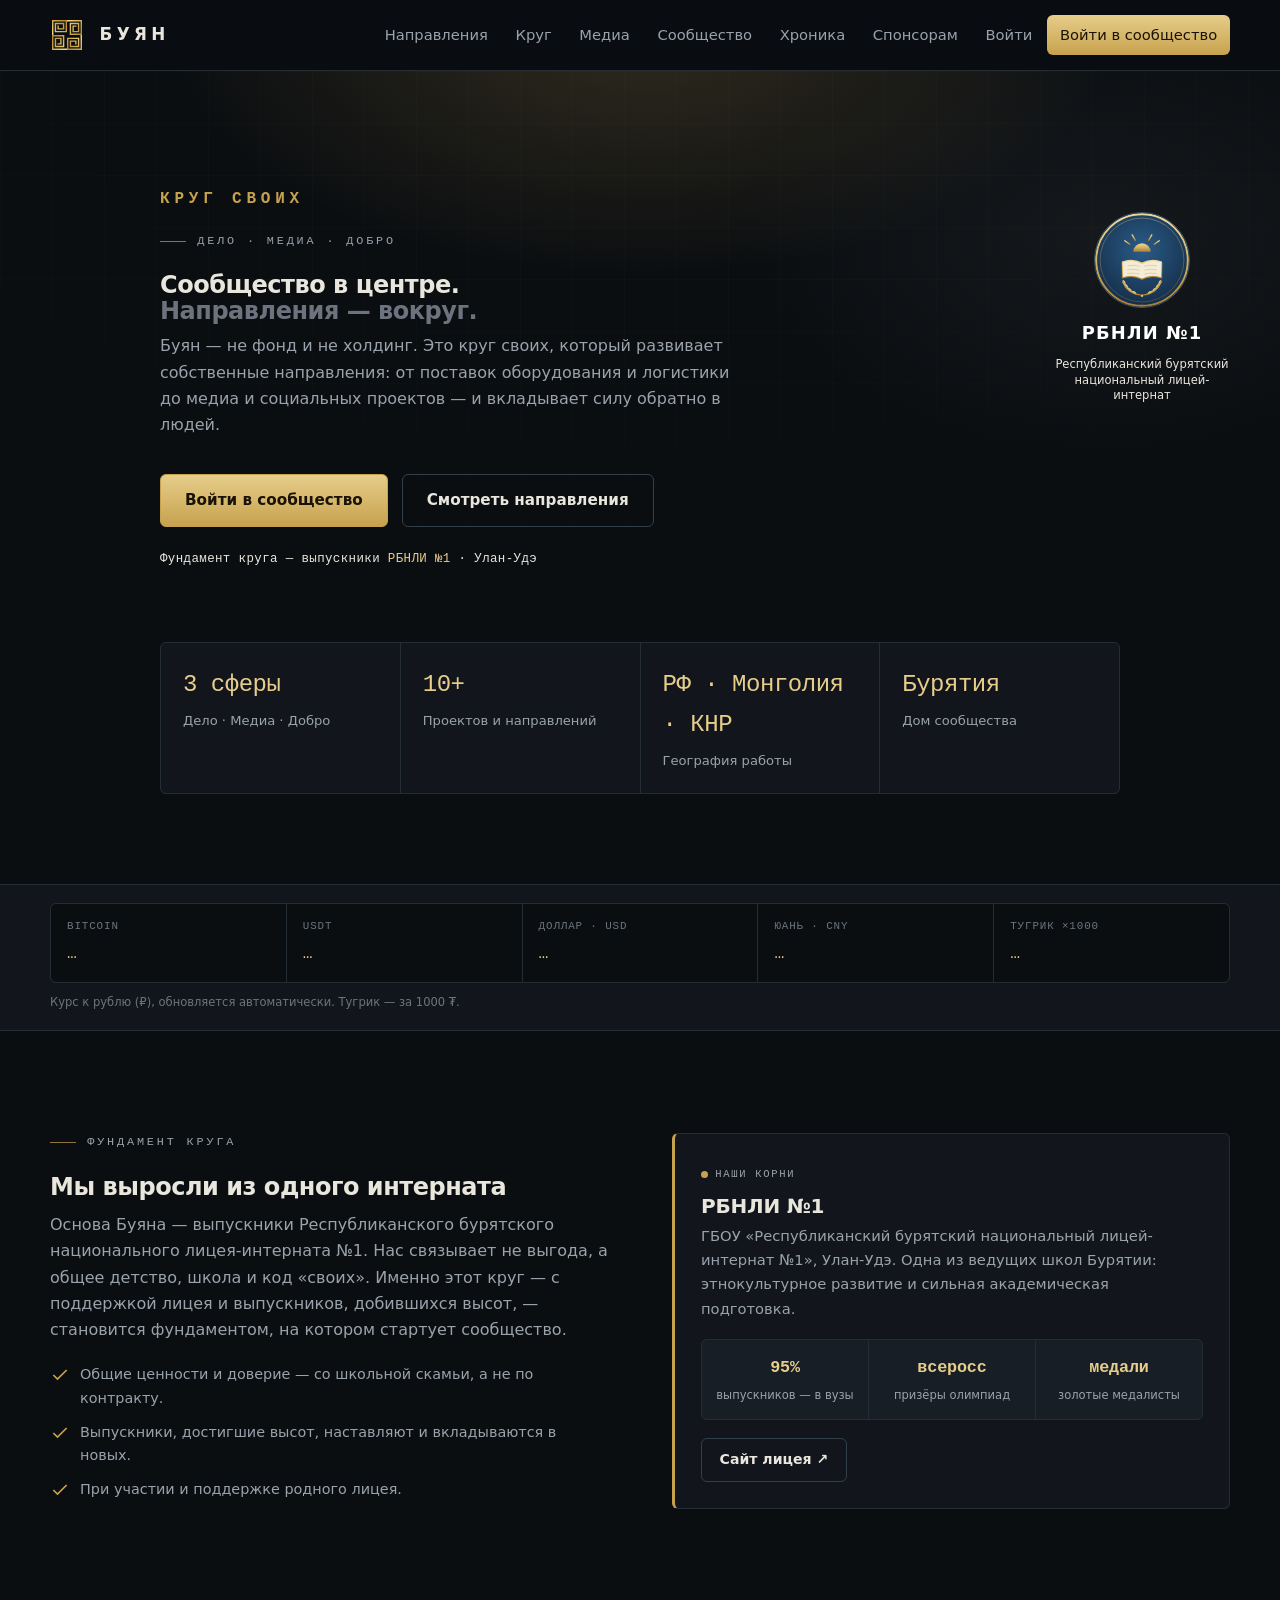
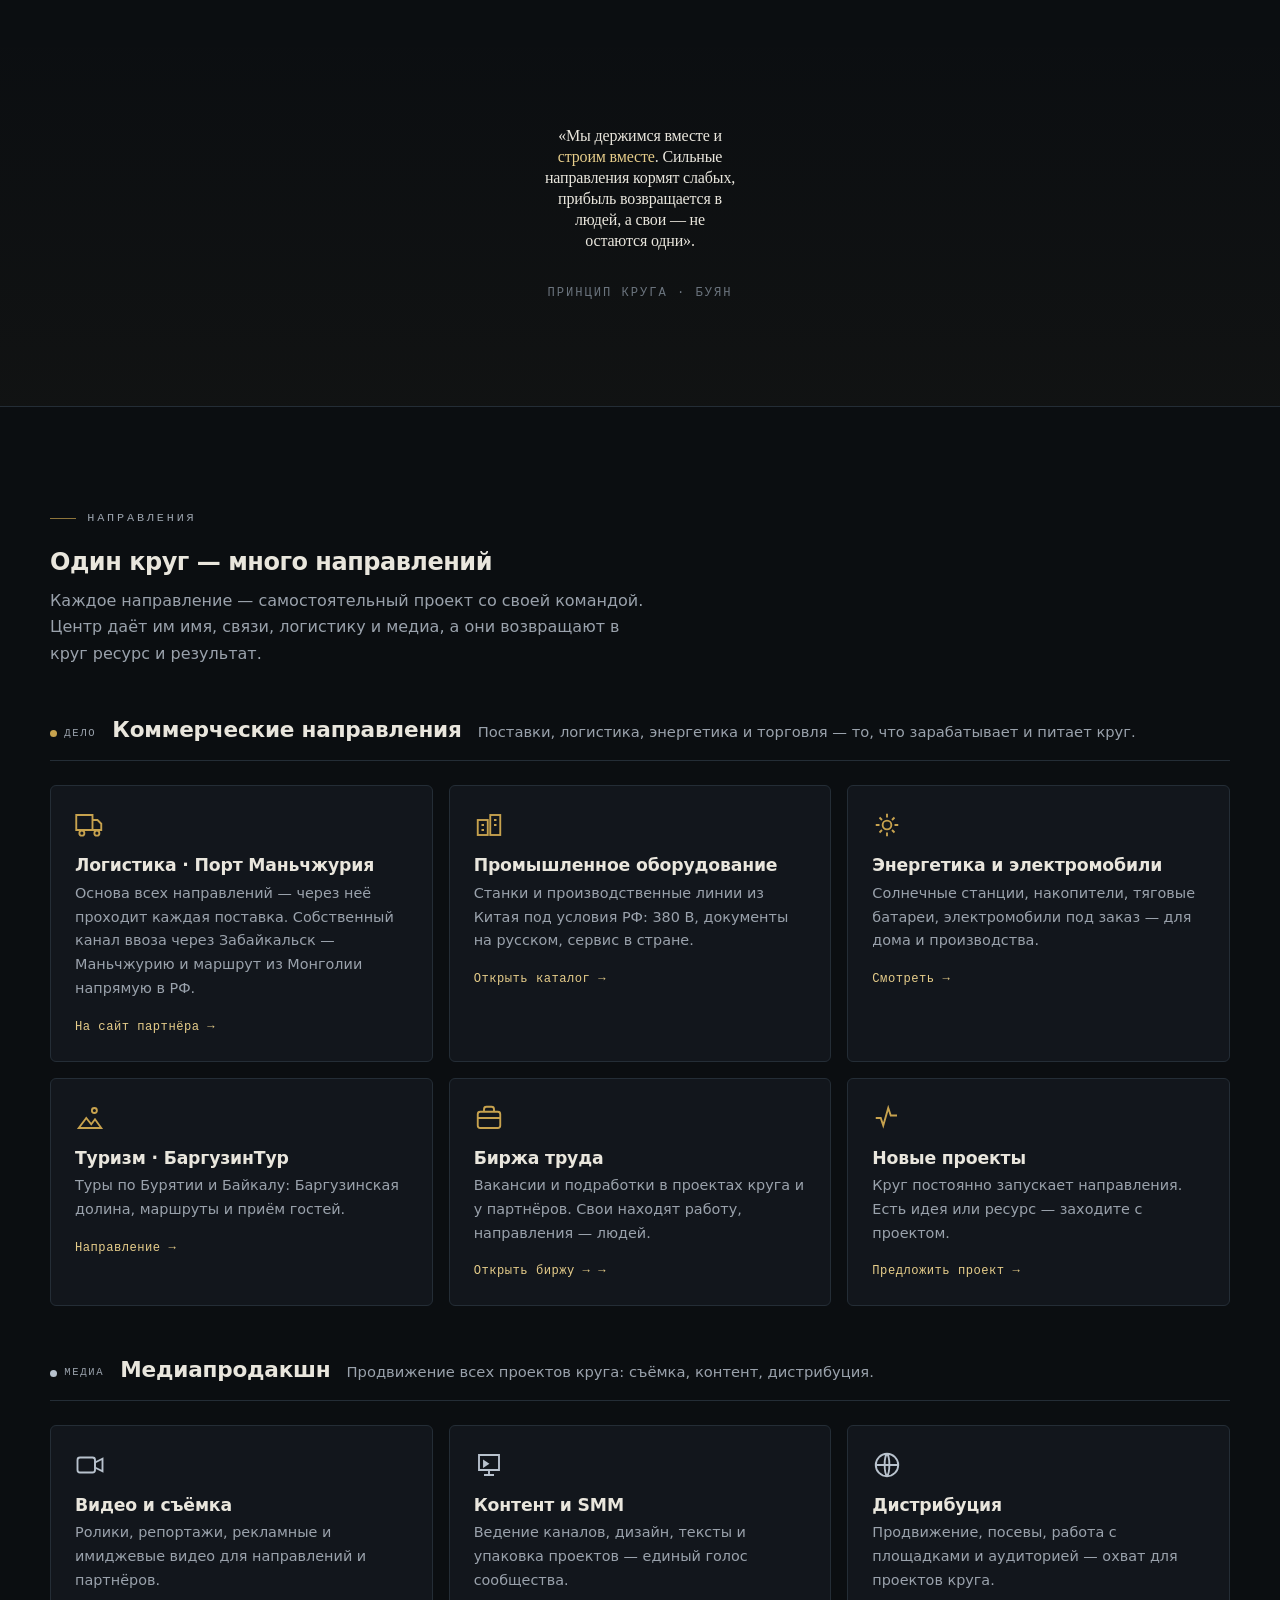
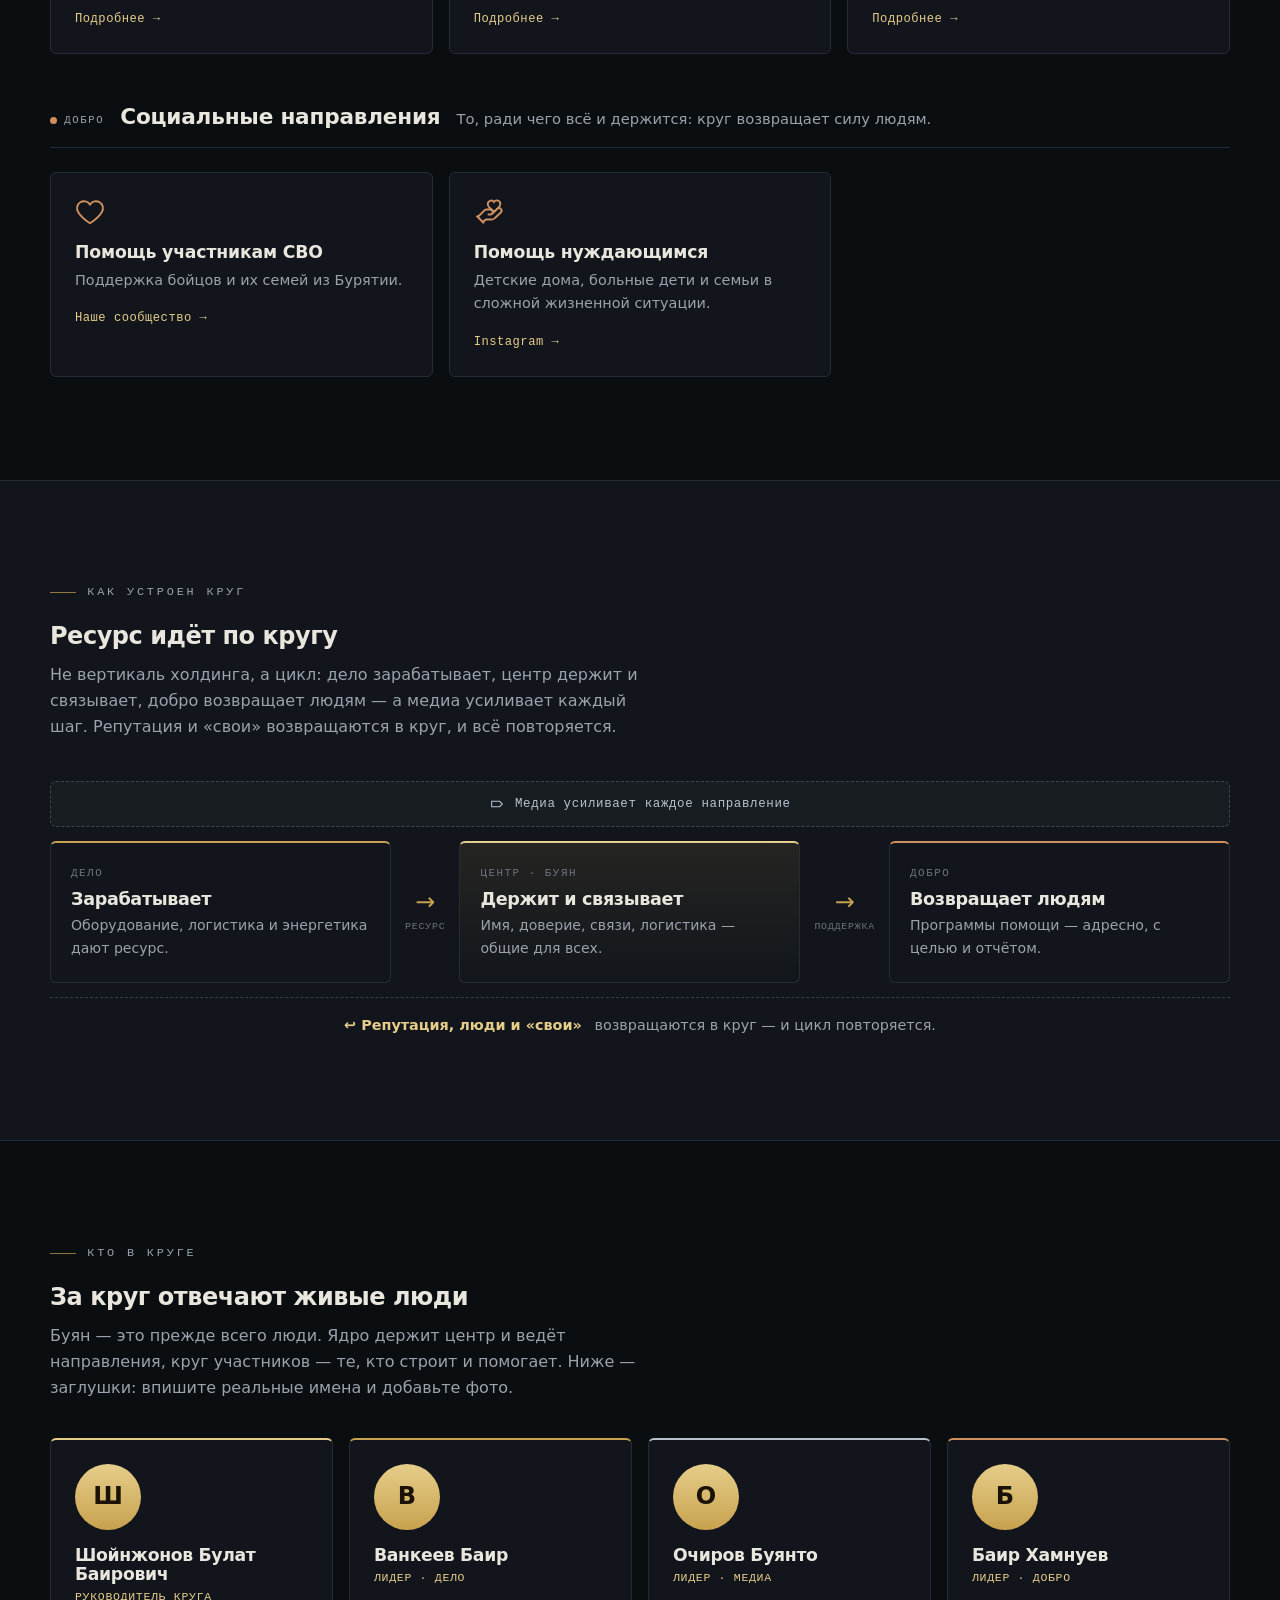
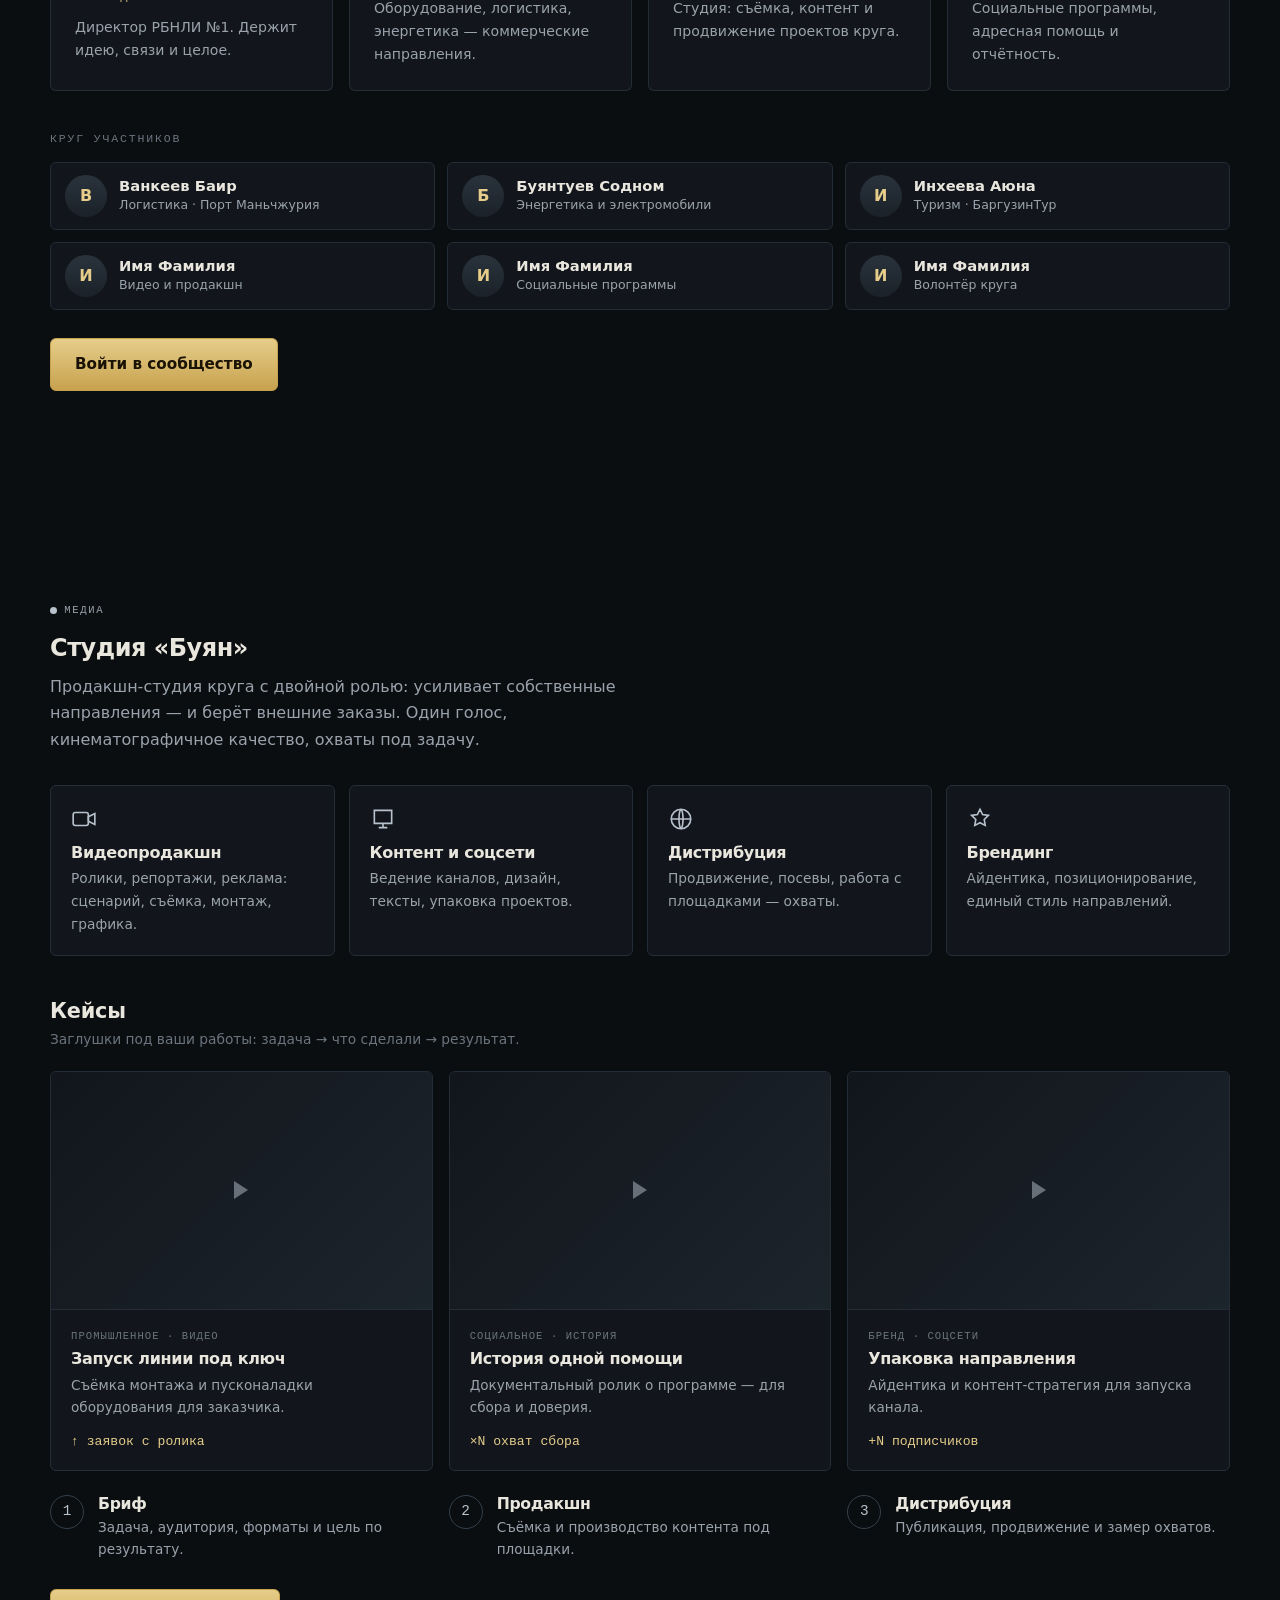
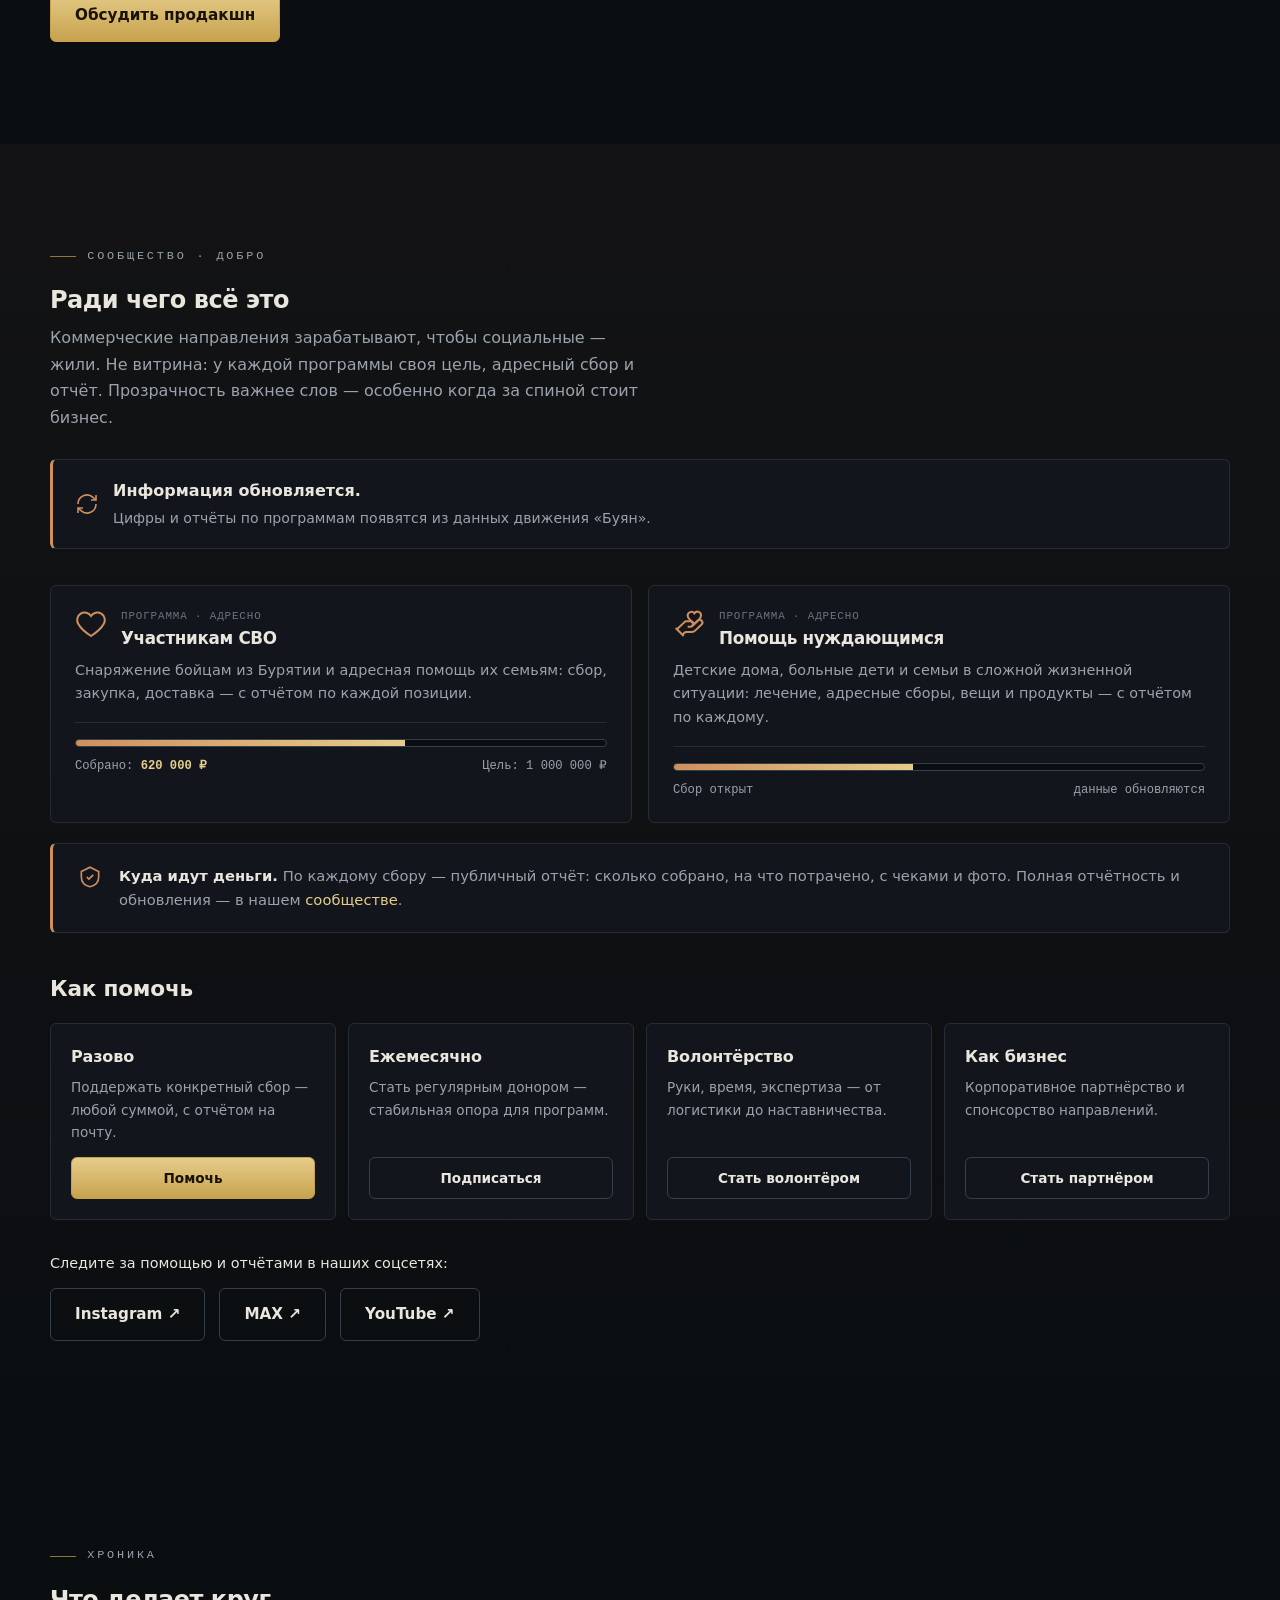
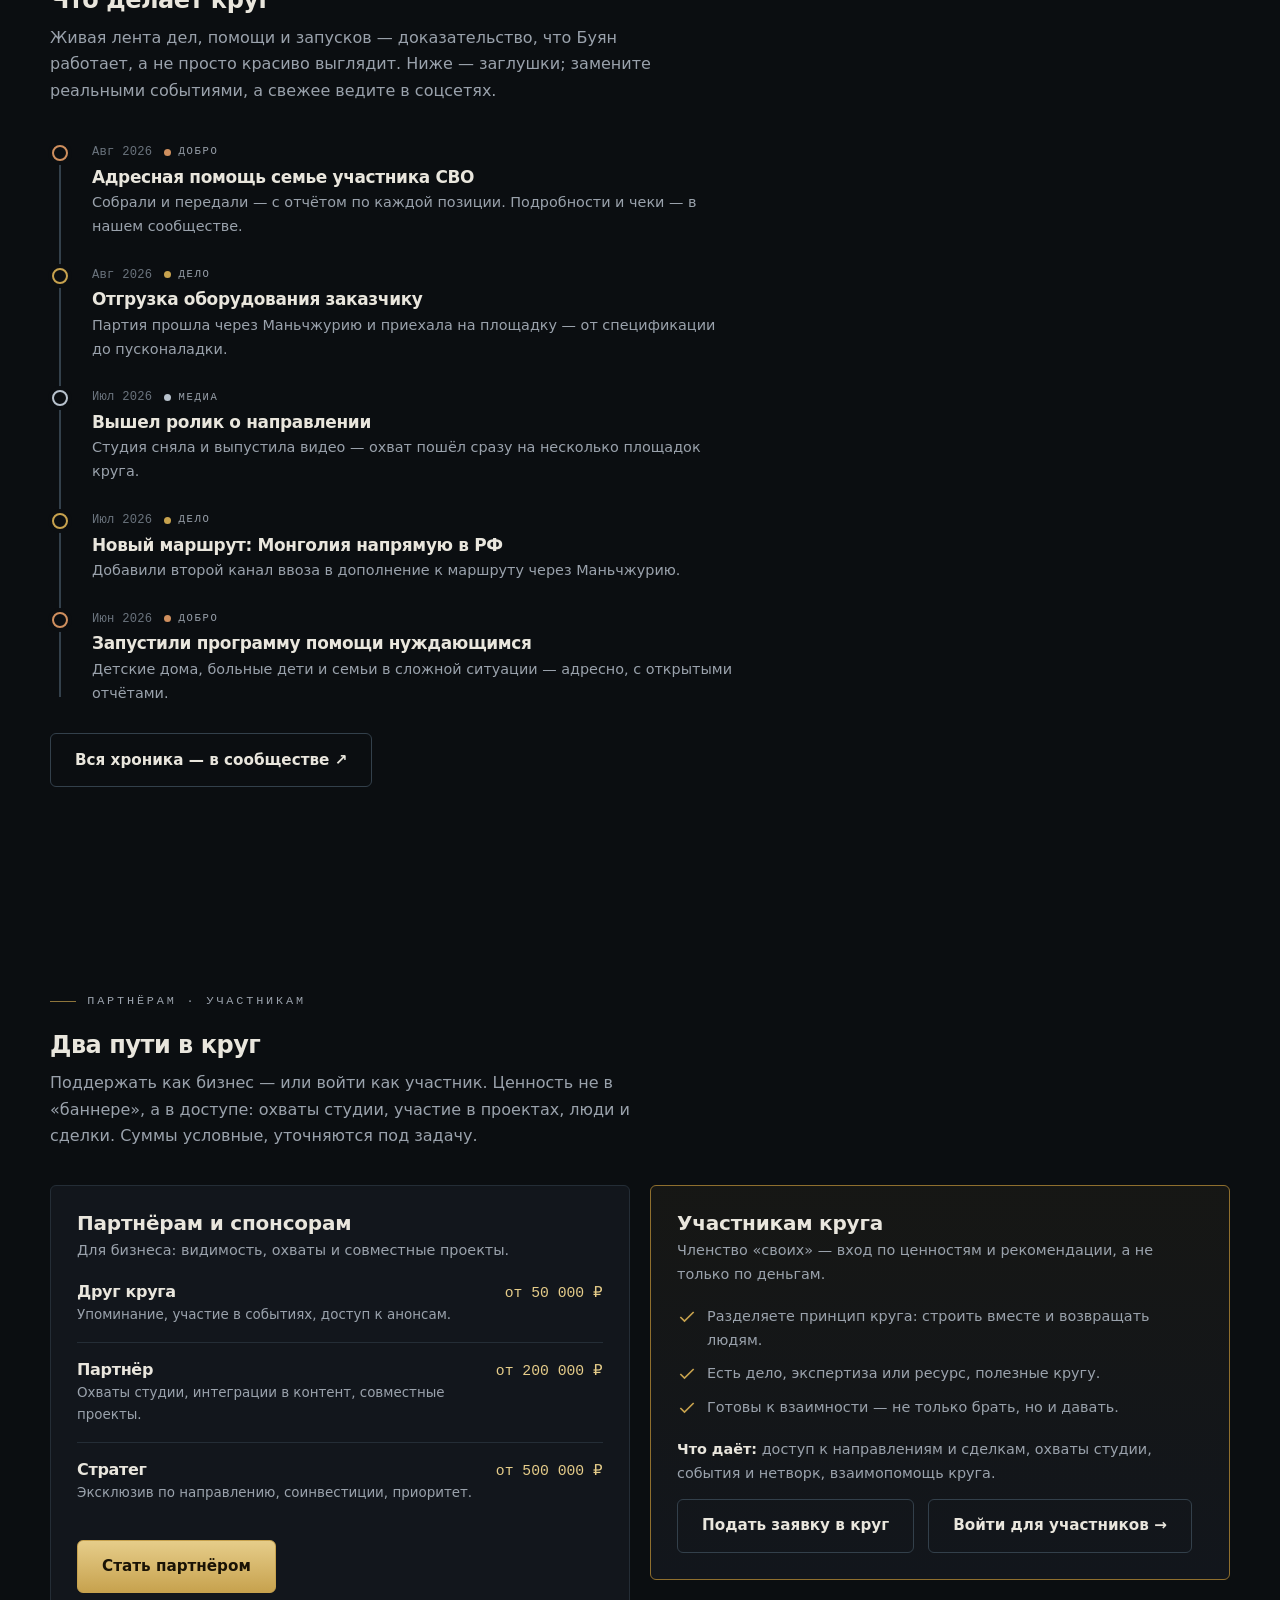
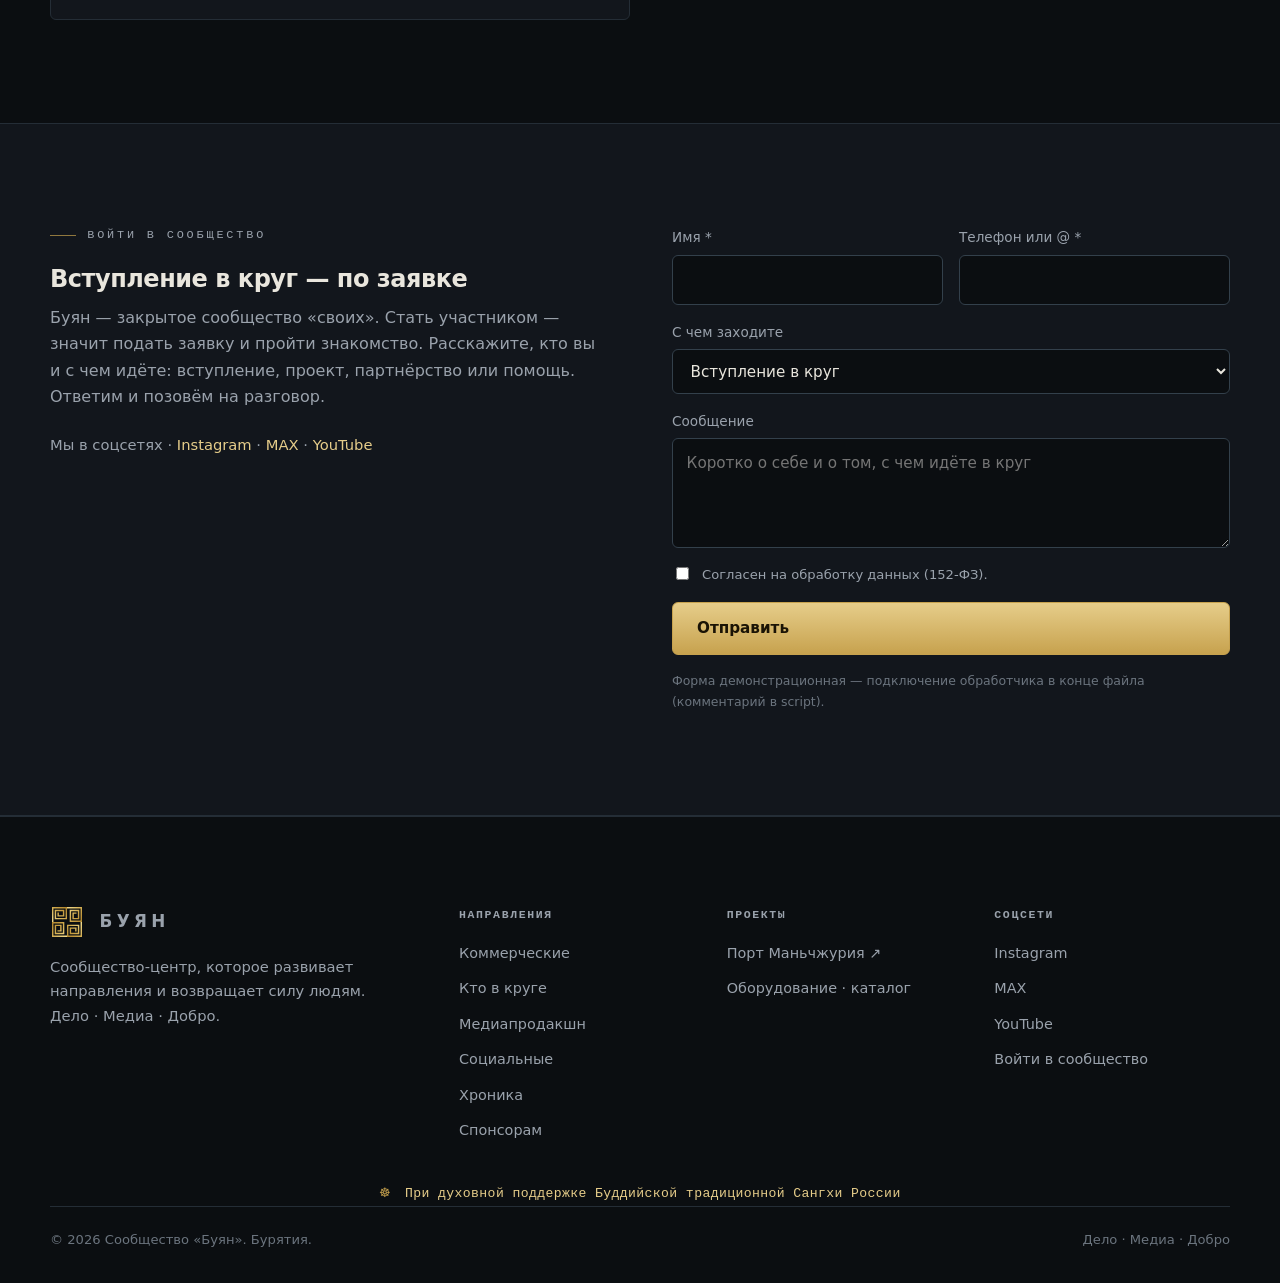
==== index.html @ 95d5f9ac "Футер: строка «При духовной поддержке Буддийской традиционной Сангхи России» (☸) Co-Authored-By: Cla" ====
<!DOCTYPE html>
<html lang="ru">
<head>
<meta charset="utf-8">
<meta name="viewport" content="width=device-width, initial-scale=1">
<title>БУЯН — сообщество, которое строит. Дело · Медиа · Добро</title>
<meta name="description" content="Буян — сообщество-центр, которое развивает направления: промышленное оборудование и логистику, энергетику и электромобили, медиапродакшн, а также социальные проекты. Один круг — много направлений.">
<style>
/* =====================================================================
   БУЯН — хаб-лендинг сообщества. Один файл, без зависимостей.
   Эстетика: сдержанно-премиальная, тёмная. Латунь — единственный
   «геройский» акцент. Метки категорий (Дело/Медиа/Добро) — тихая
   навигация. Осознанно одно-тёмная тема (ночной «остров Буян»).
   Изменяемые значения — в :root и в блоке DATA внизу (JS).
   ===================================================================== */
:root{
  --ink:#0b0e11;          /* обсидиан с холодным подтоном */
  --panel:#12161c;
  --panel-2:#171e25;
  --line:#242d36;
  --line-2:#33404b;
  --text:#e9e6dd;         /* тёплый пергамент */
  --muted:#9aa2ac;
  --muted-2:#6b747e;
  --gold:#c7a24e;         /* латунь — основной акцент */
  --gold-2:#e6cd8a;
  --gold-deep:#8f6f2e;
  --c-delo:#c7a24e;       /* Дело — латунь */
  --c-media:#b8c2cd;      /* Медиа — платина */
  --c-dobro:#cf8f5e;      /* Добро — тёплый янтарь */

  --sans:system-ui,-apple-system,"Segoe UI",Roboto,"Helvetica Neue",Arial,sans-serif;
  --serif:Georgia,"Times New Roman","PT Serif",serif;
  --mono:ui-monospace,"SF Mono","JetBrains Mono",Menlo,Consolas,monospace;
  --wrap:1180px;
  --radius:6px;
}
*,*::before,*::after{box-sizing:border-box}
html{-webkit-text-size-adjust:100%}
@media (prefers-reduced-motion:reduce){*{animation-duration:.001ms!important;transition-duration:.001ms!important}html{scroll-behavior:auto}}
html{scroll-behavior:smooth}
body{
  margin:0;background:var(--ink);color:var(--text);
  font-family:var(--sans);font-size:16px;line-height:1.65;
  -webkit-font-smoothing:antialiased;text-rendering:optimizeLegibility;
  overflow-x:hidden;
}
h1,h2,h3,h4{margin:0 0 .5em;line-height:1.1;font-weight:700;letter-spacing:-.02em}
h1{font-size:clamp(2.4rem,1.4rem+4.4vw,4.6rem)}
h2{font-size:clamp(1.7rem,1.2rem+2vw,2.6rem)}
h3{font-size:1.2rem;letter-spacing:-.01em}
p{margin:0 0 1em}
a{color:var(--gold-2);text-decoration:none}
a:hover{color:var(--gold)}
img,svg{display:block;max-width:100%}
::selection{background:var(--gold);color:#0b0e11}
:focus-visible{outline:2px solid var(--gold-2);outline-offset:3px;border-radius:2px}

.wrap{width:min(100% - 40px,var(--wrap));margin-inline:auto}
.section{padding:clamp(64px,8vw,120px) 0;position:relative}
.eyebrow{
  font-family:var(--mono);font-size:.74rem;letter-spacing:.24em;text-transform:uppercase;
  color:var(--muted);margin:0 0 1.3rem;display:flex;align-items:center;gap:.7rem;
}
.eyebrow::before{content:"";width:26px;height:1px;background:var(--gold);opacity:.7}
.lead{font-size:clamp(1.05rem,.98rem+.4vw,1.25rem);color:var(--muted);max-width:60ch}
.serif{font-family:var(--serif)}
.gold{color:var(--gold-2)}
.balance{text-wrap:balance}

/* ---------- Кнопки ---------- */
.btn{
  display:inline-flex;align-items:center;gap:.55rem;font:inherit;font-weight:600;font-size:.95rem;
  padding:.82rem 1.5rem;border-radius:var(--radius);border:1px solid transparent;cursor:pointer;
  transition:background .18s,border-color .18s,color .18s,transform .05s;text-decoration:none;
}
.btn:active{transform:translateY(1px)}
.btn--gold{background:linear-gradient(180deg,var(--gold-2),var(--gold));color:#1a1305;border-color:var(--gold)}
.btn--gold:hover{background:var(--gold-2);color:#1a1305}
.btn--ghost{background:transparent;color:var(--text);border-color:var(--line-2)}
.btn--ghost:hover{border-color:var(--gold);color:var(--gold-2)}
.btn-row{display:flex;flex-wrap:wrap;gap:14px}

.tag{
  display:inline-flex;align-items:center;gap:.45rem;font-family:var(--mono);font-size:.66rem;
  letter-spacing:.16em;text-transform:uppercase;color:var(--muted);
}
.tag::before{content:"";width:7px;height:7px;border-radius:50%;background:var(--dot,var(--gold))}
.tag--delo{--dot:var(--c-delo)}
.tag--media{--dot:var(--c-media)}
.tag--dobro{--dot:var(--c-dobro)}

/* ---------- Шапка ---------- */
.hdr{position:sticky;top:0;z-index:60;background:rgba(11,14,17,.72);backdrop-filter:saturate(160%) blur(10px);border-bottom:1px solid var(--line)}
.hdr__row{display:flex;align-items:center;gap:22px;height:70px}
.brand{display:flex;align-items:center;gap:.7rem;text-decoration:none;color:var(--text)}
.brand:hover{color:var(--text)}
.brand__mark{width:34px;height:34px;flex:0 0 auto}
.brand__name{font-weight:800;letter-spacing:.26em;font-size:1.05rem;padding-left:.26em}
.nav{display:flex;align-items:center;gap:2px;margin-left:auto}
.nav a{color:var(--muted);font-size:.92rem;font-weight:500;padding:.5rem .8rem;border-radius:var(--radius)}
.nav a:hover{color:var(--text);background:var(--panel)}
.nav__cta{color:#1a1305!important;background:linear-gradient(180deg,var(--gold-2),var(--gold));font-weight:600}
.nav__cta:hover{background:var(--gold-2)!important}
.burger{display:none;margin-left:auto;width:44px;height:44px;background:var(--panel);border:1px solid var(--line-2);border-radius:var(--radius);color:var(--text);cursor:pointer;align-items:center;justify-content:center}
.burger svg{width:20px;height:20px}

/* ---------- Hero ---------- */
.hero{position:relative;overflow:hidden;border-bottom:1px solid var(--line)}
.hero__glow{position:absolute;inset:0;pointer-events:none;
  background:
    radial-gradient(60% 50% at 50% -6%, rgba(199,162,78,.20), transparent 62%),
    radial-gradient(40% 40% at 86% 20%, rgba(184,194,205,.06), transparent 70%);
}
.hero__grid{position:absolute;inset:0;pointer-events:none;opacity:.5;
  background-image:linear-gradient(rgba(255,255,255,.028) 1px,transparent 1px),linear-gradient(90deg,rgba(255,255,255,.028) 1px,transparent 1px);
  background-size:52px 52px;mask-image:radial-gradient(120% 90% at 50% 0%,#000 35%,transparent 80%)}
.hero__inner{position:relative;padding:clamp(64px,9vw,130px) 0 clamp(52px,7vw,96px);max-width:60rem}
.hero h1{margin:.2em 0 .35em}
.hero h1 .line2{color:var(--muted-2)}
.hero .lead{max-width:56ch;margin-bottom:2.2rem}
.hero__wordmark{font-weight:800;letter-spacing:.3em;font-size:clamp(.8rem,.7rem+.4vw,1rem);color:var(--gold);
  font-family:var(--mono);margin-bottom:1.2rem}

/* Полоса-факты */
.facts{display:grid;grid-template-columns:repeat(4,1fr);gap:1px;background:var(--line);border:1px solid var(--line);border-radius:var(--radius);overflow:hidden;margin-top:clamp(40px,6vw,72px)}
.fact{background:var(--panel);padding:22px 22px}
.fact__n{font-family:var(--mono);font-size:1.5rem;color:var(--gold-2);letter-spacing:-.02em}
.fact__l{font-size:.82rem;color:var(--muted);margin-top:.35rem}

/* ---------- Манифест ---------- */
.manifest{border-bottom:1px solid var(--line);background:linear-gradient(180deg,transparent,rgba(199,162,78,.03))}
.manifest__q{font-family:var(--serif);font-size:clamp(1.5rem,1.1rem+2.2vw,2.6rem);line-height:1.32;letter-spacing:-.01em;max-width:24ch;margin:0 auto;text-align:center}
.manifest__q b{color:var(--gold-2);font-weight:400}
.manifest__by{text-align:center;margin-top:2rem;font-family:var(--mono);font-size:.76rem;letter-spacing:.16em;text-transform:uppercase;color:var(--muted-2)}

/* ---------- Направления ---------- */
.dir-group{margin-top:clamp(36px,4vw,56px)}
.dir-group__head{display:flex;align-items:baseline;gap:16px;flex-wrap:wrap;padding-bottom:16px;margin-bottom:24px;border-bottom:1px solid var(--line)}
.dir-group__head h3{margin:0;font-size:1.35rem}
.dir-group__head p{margin:0;color:var(--muted);font-size:.92rem}
.dir-grid{display:grid;grid-template-columns:repeat(3,1fr);gap:16px}
.dcard{
  display:flex;flex-direction:column;background:var(--panel);border:1px solid var(--line);border-radius:var(--radius);
  padding:24px;text-decoration:none;color:var(--text);position:relative;overflow:hidden;
  transition:border-color .18s,transform .16s,background .18s;
}
.dcard::after{content:"";position:absolute;left:0;top:0;bottom:0;width:2px;background:var(--dot,var(--gold));opacity:0;transition:opacity .18s}
.dcard:hover{border-color:var(--line-2);transform:translateY(-3px);background:var(--panel-2);color:var(--text)}
.dcard:hover::after{opacity:.9}
.dcard--delo{--dot:var(--c-delo)}
.dcard--media{--dot:var(--c-media)}
.dcard--dobro{--dot:var(--c-dobro)}
.dcard__ico{width:30px;height:30px;color:var(--dot,var(--gold));margin-bottom:16px}
.dcard h4{font-size:1.08rem;margin:0 0 .4rem;letter-spacing:-.01em}
.dcard p{font-size:.9rem;color:var(--muted);margin:0}
.dcard__link{margin-top:16px;font-family:var(--mono);font-size:.76rem;letter-spacing:.04em;color:var(--gold-2)}
.dcard__link::after{content:" →"}

/* Кто в круге */
.people-core{display:grid;grid-template-columns:repeat(4,1fr);gap:16px;margin-top:36px}
.pcard{background:var(--panel);border:1px solid var(--line);border-top:2px solid var(--nc,var(--gold));border-radius:var(--radius);padding:24px;display:flex;flex-direction:column}
.pcard--delo{--nc:var(--c-delo)}
.pcard--media{--nc:var(--c-media)}
.pcard--dobro{--nc:var(--c-dobro)}
.pcard--core{--nc:var(--gold-2)}
.pcard__ava{width:66px;height:66px;border-radius:50%;object-fit:cover;background:linear-gradient(180deg,var(--gold-2),var(--gold));color:#1a1305;display:grid;place-items:center;font-weight:800;font-size:1.5rem;margin-bottom:16px}
.pcard h4{margin:0 0 .2rem;font-size:1.08rem}
.pcard__role{font-family:var(--mono);font-size:.72rem;letter-spacing:.06em;text-transform:uppercase;color:var(--gold-2);margin-bottom:.6rem}
.pcard p{margin:0;font-size:.88rem;color:var(--muted)}
.people-sub{font-family:var(--mono);font-size:.72rem;letter-spacing:.16em;text-transform:uppercase;color:var(--muted-2);margin:38px 0 14px}
.people-row{display:grid;grid-template-columns:repeat(3,1fr);gap:12px}
.pmini{display:flex;align-items:center;gap:12px;background:var(--panel);border:1px solid var(--line);border-radius:var(--radius);padding:12px 14px}
.pmini .a{width:42px;height:42px;border-radius:50%;object-fit:cover;background:linear-gradient(180deg,#2a333c,#1a2129);color:var(--gold-2);display:grid;place-items:center;font-weight:700;flex:0 0 auto}
.pmini .n{font-weight:600;font-size:.92rem;line-height:1.25}
.pmini .r{font-size:.78rem;color:var(--muted)}

/* Хроника (таймлайн) */
.timeline{list-style:none;margin:38px 0 0;padding:0;position:relative}
.timeline::before{content:"";position:absolute;left:9px;top:6px;bottom:8px;width:2px;background:var(--line-2)}
.tl{position:relative;padding:0 0 26px 42px}
.tl:last-child{padding-bottom:0}
.tl__dot{position:absolute;left:2px;top:3px;width:16px;height:16px;border-radius:50%;background:var(--ink);border:2px solid var(--dot,var(--gold));box-shadow:0 0 0 4px var(--ink)}
.tl--delo{--dot:var(--c-delo)}
.tl--media{--dot:var(--c-media)}
.tl--dobro{--dot:var(--c-dobro)}
.tl__meta{display:flex;align-items:center;gap:12px;flex-wrap:wrap;margin-bottom:.35rem}
.tl__date{font-family:var(--mono);font-size:.76rem;color:var(--muted-2);letter-spacing:.02em}
.tl h4{margin:0 0 .3rem;font-size:1.06rem}
.tl p{margin:0;font-size:.9rem;color:var(--muted);max-width:70ch}

/* Фундамент / корни */
.rootcard{background:var(--panel);border:1px solid var(--line);border-left:3px solid var(--gold);border-radius:var(--radius);padding:26px}
.rootcard h3{margin:.5rem 0 .45rem;font-size:1.25rem}
.rootcard>p{color:var(--muted);font-size:.92rem;margin:0}
.roots-facts{display:grid;grid-template-columns:repeat(3,1fr);gap:1px;background:var(--line);border:1px solid var(--line);border-radius:var(--radius);overflow:hidden;margin:18px 0}
.roots-facts>div{background:var(--panel-2);padding:14px 12px;text-align:center}
.roots-facts b{display:block;font-family:var(--mono);color:var(--gold-2);font-size:1.05rem;letter-spacing:-.01em}
.roots-facts span{font-size:.72rem;color:var(--muted);display:block;margin-top:.25rem}

/* Герб в шапке + эмблема лицея на первом экране */
img.brand__mark{object-fit:contain}
.hero__emblem{position:absolute;z-index:2;top:clamp(100px,11vw,168px);right:calc((100% - min(100% - 40px, 1180px)) / 2);width:176px;display:flex;flex-direction:column;align-items:center;text-align:center;gap:10px}
.hero__emblem__mark{width:96px;height:96px;border-radius:50%;overflow:hidden;display:grid;place-items:center;background:rgba(255,255,255,.03);border:1px solid #35566e;color:#8fb3cf;font-family:var(--mono);font-size:.85rem;letter-spacing:.05em}
.hero__emblem__mark img{width:100%;height:100%;object-fit:contain}
.hero__emblem b{color:#fff;letter-spacing:.06em;font-size:1.12rem}
.hero__emblem span{color:var(--on-graphite-2);font-size:.72rem;line-height:1.35}
@media(max-width:1220px){.hero__emblem{display:none}}

/* Курсы валют к рублю */
.rates-strip{padding:18px 0;border-bottom:1px solid var(--line);background:var(--panel)}
.rates{display:grid;grid-template-columns:repeat(5,1fr);gap:1px;background:var(--line);border:1px solid var(--line);border-radius:var(--radius);overflow:hidden}
.rate{background:var(--ink);padding:14px 16px}
.rate__k{display:block;font-family:var(--mono);font-size:.68rem;letter-spacing:.08em;text-transform:uppercase;color:var(--muted-2)}
.rate__row{display:flex;align-items:baseline;gap:8px;margin-top:5px;flex-wrap:wrap}
.rate__v{font-family:var(--mono);font-size:1.02rem;color:var(--gold-2);letter-spacing:-.01em}
.rate__c{font-family:var(--mono);font-size:.7rem;color:var(--muted-2)}
.rate__c.up{color:#4f9d6b}
.rate__c.down{color:#cf6b5e}
.rates__note{font-size:.72rem;color:var(--muted-2);margin:10px 0 0}
@media(max-width:820px){.rates{grid-template-columns:repeat(3,1fr)}}
@media(max-width:520px){.rates{grid-template-columns:repeat(2,1fr)}}

/* ---------- Структура (созвездие) ---------- */
.structure{background:var(--panel);border-block:1px solid var(--line)}
.constellation{width:100%;max-width:760px;margin:36px auto 0;height:auto}
.constellation text{font-family:var(--mono)}

/* ---------- Медиа-блок ---------- */
.feature{display:grid;grid-template-columns:1.05fr .95fr;gap:0;border:1px solid var(--line);border-radius:var(--radius);overflow:hidden;background:var(--panel)}
.feature__body{padding:clamp(28px,3.5vw,48px)}
.feature__media{background:linear-gradient(135deg,#12161c,#1c242c);position:relative;min-height:300px;border-left:1px solid var(--line)}
.feature__list{list-style:none;padding:0;margin:1.2rem 0 0;display:grid;gap:12px}
.feature__list li{display:grid;grid-template-columns:20px 1fr;gap:12px;align-items:start;font-size:.94rem;color:var(--muted)}
.feature__list svg{width:20px;height:20px;color:var(--gold);margin-top:3px}

/* ---------- Социальные ---------- */
.social{background:linear-gradient(180deg,rgba(207,143,94,.04),transparent)}
.social-grid{display:grid;grid-template-columns:repeat(2,1fr);gap:16px}
.scard{display:flex;gap:16px;background:var(--panel);border:1px solid var(--line);border-radius:var(--radius);padding:22px}
.scard__ico{width:40px;height:40px;flex:0 0 auto;color:var(--c-dobro)}
.scard h4{margin:0 0 .35rem;font-size:1.05rem}
.scard p{margin:0;font-size:.9rem;color:var(--muted)}
/* Добро: импакт, программы, сбор, помощь, прозрачность */
.impact{display:grid;grid-template-columns:repeat(4,1fr);gap:1px;background:var(--line);border:1px solid var(--line);border-radius:var(--radius);overflow:hidden;margin-top:28px}
.impact>div{background:var(--panel);padding:20px 22px}
.impact .n{font-family:var(--mono);font-size:1.5rem;color:var(--c-dobro);letter-spacing:-.01em}
.impact .l{font-size:.82rem;color:var(--muted);margin-top:.3rem}
.impact-note{font-size:.78rem;color:var(--muted-2);margin:.8rem 0 0}
.impact-soon{display:flex;align-items:center;gap:14px;background:var(--panel);border:1px solid var(--line);border-left:3px solid var(--c-dobro);border-radius:var(--radius);padding:18px 22px;margin-top:28px}
.impact-soon svg{width:24px;height:24px;color:var(--c-dobro);flex:0 0 auto}
.impact-soon b{color:var(--text);font-weight:650}
.impact-soon span{display:block;color:var(--muted);font-size:.88rem;margin-top:.15rem}
.programs{display:grid;grid-template-columns:repeat(2,1fr);gap:16px;margin-top:36px}
.prog{background:var(--panel);border:1px solid var(--line);border-radius:var(--radius);padding:22px 24px;display:flex;flex-direction:column}
.prog__top{display:flex;gap:14px;align-items:flex-start}
.prog__ico{width:32px;height:32px;color:var(--c-dobro);flex:0 0 auto}
.prog__fmt{font-family:var(--mono);font-size:.68rem;letter-spacing:.08em;text-transform:uppercase;color:var(--muted-2)}
.prog h4{margin:.2rem 0 .3rem;font-size:1.05rem}
.prog p{margin:.4rem 0 0;font-size:.9rem;color:var(--muted)}
.prog__sbor{margin-top:16px;padding-top:16px;border-top:1px solid var(--line)}
.prog__track{height:8px;border-radius:6px;background:var(--ink);border:1px solid var(--line-2);overflow:hidden}
.prog__fill{height:100%;background:linear-gradient(90deg,var(--c-dobro),var(--gold-2))}
.prog__meta{display:flex;justify-content:space-between;gap:10px;font-family:var(--mono);font-size:.76rem;color:var(--muted);margin-top:.55rem}
.prog__meta b{color:var(--gold-2);font-weight:600}
.transp{display:flex;gap:16px;align-items:flex-start;background:var(--panel);border:1px solid var(--line);border-left:3px solid var(--c-dobro);border-radius:var(--radius);padding:20px 24px;margin-top:20px}
.transp svg{width:26px;height:26px;color:var(--c-dobro);flex:0 0 auto}
.transp p{margin:0;font-size:.92rem;color:var(--muted)}
.give{display:grid;grid-template-columns:repeat(4,1fr);gap:12px;margin-top:22px}
.gcard{display:flex;flex-direction:column;background:var(--panel);border:1px solid var(--line);border-radius:var(--radius);padding:20px}
.gcard h5{margin:0 0 .35rem;font-size:1rem;letter-spacing:-.01em}
.gcard p{margin:0 0 auto;font-size:.85rem;color:var(--muted);padding-bottom:14px}
.gcard .btn{justify-content:center;padding:.55rem 1rem;font-size:.85rem}

/* ---------- Спонсорство ---------- */
.tiers{display:grid;grid-template-columns:repeat(5,1fr);gap:12px}
.tier{background:var(--panel);border:1px solid var(--line);border-radius:var(--radius);padding:22px 18px;display:flex;flex-direction:column;text-align:center}
.tier--feat{border-color:var(--gold-deep);background:linear-gradient(180deg,rgba(199,162,78,.08),var(--panel))}
.tier__name{font-family:var(--mono);font-size:.72rem;letter-spacing:.16em;text-transform:uppercase;color:var(--muted)}
.tier__price{font-size:1.5rem;font-weight:700;color:var(--gold-2);margin:.5rem 0 .1rem;font-variant-numeric:tabular-nums}
.tier__price small{font-size:.7rem;color:var(--muted-2);font-weight:500}
.tier__note{font-size:.82rem;color:var(--muted);margin-top:.4rem;flex:1}
.tier .btn{margin-top:16px;justify-content:center;font-size:.85rem;padding:.6rem 1rem}

/* Петля оборота (структура) */
.loop{margin-top:40px}
.loop__media{display:flex;align-items:center;justify-content:center;gap:.6rem;text-align:center;font-family:var(--mono);font-size:.78rem;letter-spacing:.05em;color:var(--c-media);border:1px dashed #3a4753;border-radius:var(--radius);padding:12px 16px;margin-bottom:14px;background:rgba(184,194,205,.04)}
.loop__row{display:grid;grid-template-columns:1fr auto 1fr auto 1fr;align-items:stretch}
.loop__node{background:var(--panel);border:1px solid var(--line);border-top:2px solid var(--nc,var(--gold));border-radius:var(--radius);padding:22px 20px}
.loop__node--delo{--nc:var(--c-delo)}
.loop__node--center{--nc:var(--gold-2);background:linear-gradient(180deg,rgba(199,162,78,.10),var(--panel))}
.loop__node--dobro{--nc:var(--c-dobro)}
.loop__node .k{font-family:var(--mono);font-size:.68rem;letter-spacing:.14em;text-transform:uppercase;color:var(--muted-2)}
.loop__node h4{margin:.4rem 0 .3rem;font-size:1.1rem}
.loop__node p{margin:0;font-size:.88rem;color:var(--muted)}
.loop__arrow{display:flex;flex-direction:column;align-items:center;justify-content:center;gap:.3rem;padding:0 14px;color:var(--gold)}
.loop__arrow .ar{font-size:1.5rem;line-height:1}
.loop__arrow span:last-child{font-family:var(--mono);font-size:.62rem;letter-spacing:.08em;text-transform:uppercase;color:var(--muted-2)}
.loop__return{display:flex;align-items:center;justify-content:center;gap:.5rem;text-align:center;margin-top:14px;font-size:.9rem;color:var(--muted);border-top:1px dashed #33404b;padding-top:16px}
.loop__return b{color:var(--gold-2);font-weight:600}

/* Медиа-студия */
.svc{display:grid;grid-template-columns:repeat(4,1fr);gap:14px;margin-top:32px}
.svc__card{background:var(--panel);border:1px solid var(--line);border-radius:var(--radius);padding:20px}
.svc__card svg{width:26px;height:26px;color:var(--c-media);margin-bottom:12px}
.svc__card h4{margin:0 0 .35rem;font-size:1rem}
.svc__card p{margin:0;font-size:.86rem;color:var(--muted)}
.cases{display:grid;grid-template-columns:repeat(3,1fr);gap:16px;margin-top:20px}
.case{background:var(--panel);border:1px solid var(--line);border-radius:var(--radius);overflow:hidden;display:flex;flex-direction:column}
.case__thumb{aspect-ratio:16/10;background:linear-gradient(135deg,#12161c,#1c242c);position:relative;border-bottom:1px solid var(--line)}
.case__thumb::after{content:"";position:absolute;left:50%;top:50%;transform:translate(-50%,-50%);border-left:14px solid var(--c-media);border-top:9px solid transparent;border-bottom:9px solid transparent;opacity:.5}
.case__body{padding:18px 20px}
.case__k{font-family:var(--mono);font-size:.66rem;letter-spacing:.1em;text-transform:uppercase;color:var(--muted-2)}
.case h4{margin:.3rem 0 .4rem;font-size:1rem}
.case p{margin:0;font-size:.85rem;color:var(--muted)}
.case__res{margin-top:12px;font-family:var(--mono);font-size:.82rem;color:var(--gold-2)}
.steps{display:grid;grid-template-columns:repeat(3,1fr);gap:16px;margin-top:24px}
.step{display:flex;gap:14px;align-items:flex-start}
.step__n{font-family:var(--mono);color:var(--c-media);font-size:.9rem;border:1px solid var(--line-2);border-radius:50%;width:34px;height:34px;display:flex;align-items:center;justify-content:center;flex:0 0 auto}
.step h4{margin:0 0 .2rem;font-size:.98rem}
.step p{margin:0;font-size:.85rem;color:var(--muted)}

/* Спонсорство: два пути */
.paths{display:grid;grid-template-columns:1fr 1fr;gap:20px;margin-top:36px;align-items:start}
.path{background:var(--panel);border:1px solid var(--line);border-radius:var(--radius);padding:26px}
.path>h3{font-size:1.25rem;margin:0 0 .3rem}
.path__sub{color:var(--muted);font-size:.9rem;margin:0 0 18px}
.ptier{display:flex;justify-content:space-between;gap:14px;align-items:baseline;padding:16px 0;border-top:1px solid var(--line)}
.ptier:first-of-type{border-top:0;padding-top:0}
.ptier__l h4{margin:0 0 .2rem;font-size:1rem}
.ptier__l p{margin:0;font-size:.84rem;color:var(--muted)}
.ptier__p{font-family:var(--mono);color:var(--gold-2);white-space:nowrap;font-size:.92rem}
.path--member{border-color:var(--gold-deep);background:linear-gradient(180deg,rgba(199,162,78,.06),var(--panel))}
.qual{list-style:none;padding:0;margin:0 0 18px;display:grid;gap:10px}
.qual li{display:grid;grid-template-columns:20px 1fr;gap:10px;font-size:.9rem;color:var(--muted)}
.qual svg{width:20px;height:20px;color:var(--gold);margin-top:2px}

/* ---------- Присоединиться / форма ---------- */
.join{background:var(--panel);border-block:1px solid var(--line)}
.join-grid{display:grid;grid-template-columns:1fr 1fr;gap:clamp(32px,5vw,64px);align-items:start}
.form{display:grid;gap:16px}
.field{display:grid;gap:6px}
.field label{font-size:.85rem;color:var(--muted);font-weight:500}
.field input,.field textarea,.field select{font:inherit;font-size:.95rem;padding:.72rem .85rem;background:var(--ink);border:1px solid var(--line-2);border-radius:var(--radius);color:var(--text)}
.field input:focus,.field textarea:focus,.field select:focus{outline:none;border-color:var(--gold);box-shadow:0 0 0 3px rgba(199,162,78,.15)}
.field textarea{resize:vertical;min-height:110px}
.field--row{display:grid;grid-template-columns:1fr 1fr;gap:16px}
.form__consent{display:flex;gap:10px;align-items:flex-start;font-size:.82rem;color:var(--muted)}
.form-status{display:none;font-size:.9rem;padding:.7rem .9rem;border-radius:var(--radius);border:1px solid var(--gold-deep);background:rgba(199,162,78,.08);color:var(--gold-2)}
.form-status.on{display:block}

/* ---------- Футер ---------- */
.ftr{padding:clamp(56px,7vw,88px) 0 30px;border-top:1px solid var(--line)}
.ftr-grid{display:grid;grid-template-columns:1.6fr 1fr 1fr 1fr;gap:32px;margin-bottom:40px}
.ftr h5{font-family:var(--mono);font-size:.72rem;letter-spacing:.14em;text-transform:uppercase;color:var(--muted);margin:0 0 1rem;font-weight:600}
.ftr ul{list-style:none;padding:0;margin:0;display:grid;gap:9px}
.ftr a{color:var(--muted);font-size:.9rem}
.ftr a:hover{color:var(--gold-2)}
.ftr__about{color:var(--muted);font-size:.92rem;max-width:36ch}
.ftr__blessing{text-align:center;margin:30px auto 0;max-width:660px;font-family:var(--mono);font-size:.82rem;letter-spacing:.03em;color:var(--gold-2);line-height:1.7}
.ftr__blessing-mark{color:var(--gold);margin-right:5px}
.ftr__bottom{display:flex;flex-wrap:wrap;gap:12px 24px;justify-content:space-between;padding-top:22px;border-top:1px solid var(--line);font-size:.82rem;color:var(--muted-2)}

.skip{position:absolute;left:-9999px;top:0;background:var(--gold);color:#0b0e11;padding:.6rem 1rem;z-index:100}
.skip:focus{left:0}

/* Плавное появление */
.reveal{opacity:0;transform:translateY(16px);transition:opacity .6s ease,transform .6s ease}
.reveal.in{opacity:1;transform:none}
@media (prefers-reduced-motion:reduce){.reveal{opacity:1;transform:none}}

/* ---------- Адаптив ---------- */
@media (max-width:920px){
  .dir-grid{grid-template-columns:repeat(2,1fr)}
  .facts{grid-template-columns:repeat(2,1fr)}
  .impact,.give{grid-template-columns:repeat(2,1fr)}
  .programs{grid-template-columns:1fr}
  .svc{grid-template-columns:repeat(2,1fr)}
  .people-core{grid-template-columns:repeat(2,1fr)}
  .people-row{grid-template-columns:repeat(2,1fr)}
  .cases,.steps,.paths{grid-template-columns:1fr}
  .loop__row{grid-template-columns:1fr;gap:10px}
  .loop__arrow{padding:8px 0}
  .loop__arrow .ar{transform:rotate(90deg)}
  .feature{grid-template-columns:1fr}
  .feature__media{min-height:200px;order:-1;border-left:0;border-bottom:1px solid var(--line)}
  .tiers{grid-template-columns:repeat(2,1fr)}
  .join-grid{grid-template-columns:1fr}
  .ftr-grid{grid-template-columns:1fr 1fr}
}
@media (max-width:640px){
  .nav{display:none}
  .nav.open{display:flex;flex-direction:column;align-items:stretch;position:absolute;top:70px;left:0;right:0;background:var(--panel);border-bottom:1px solid var(--line);padding:12px 20px 18px;gap:2px}
  .burger{display:inline-flex}
  .dir-grid,.social-grid,.field--row,.people-core,.people-row{grid-template-columns:1fr}
  .impact,.give,.svc{grid-template-columns:repeat(2,1fr)}
  .facts,.ftr-grid{grid-template-columns:1fr 1fr}
}
@media (max-width:460px){
  .tiers,.facts,.ftr-grid,.impact,.give,.svc,.roots-facts{grid-template-columns:1fr}
  .brand__name{letter-spacing:.18em}
}
/* Если JS отключён — показываем «появляющиеся» блоки без анимации */
</style>
<noscript><style>.reveal{opacity:1;transform:none}</style></noscript>
</head>
<body>
<a class="skip" href="#main">К содержимому</a>

<!-- ШАПКА -->
<header class="hdr">
  <div class="wrap hdr__row">
    <a class="brand" href="#top" aria-label="Буян — на главную">
      <img class="brand__mark" src="assets/img/logo-uzor.svg" alt="Буян — знак">
      <span class="brand__name">БУЯН</span>
    </a>
    <button class="burger" aria-label="Меню" aria-expanded="false" aria-controls="nav">
      <svg viewBox="0 0 24 24" fill="none" stroke="currentColor" stroke-width="2"><path d="M3 6h18M3 12h18M3 18h18"/></svg>
    </button>
    <nav class="nav" id="nav" aria-label="Навигация">
      <a href="#directions">Направления</a>
      <a href="#people">Круг</a>
      <a href="#media">Медиа</a>
      <a href="#social">Сообщество</a>
      <a href="#chronicle">Хроника</a>
      <a href="#sponsors">Спонсорам</a>
      <a href="vhod.html">Войти</a>
      <a href="#join" class="nav__cta">Войти в сообщество</a>
    </nav>
  </div>
</header>

<main id="main">
<span id="top"></span>

<!-- HERO -->
<section class="hero">
  <div class="hero__glow"></div>
  <div class="hero__grid"></div>
  <div class="wrap hero__inner">
    <div class="hero__wordmark">КРУГ СВОИХ</div>
    <p class="eyebrow">Дело · Медиа · Добро</p>
    <h1 class="balance">Сообщество в центре.<br><span class="line2">Направления — вокруг.</span></h1>
    <p class="lead">Буян — не фонд и не холдинг. Это круг своих, который развивает собственные направления:
      от поставок оборудования и логистики до медиа и социальных проектов — и вкладывает силу обратно в людей.</p>
    <div class="btn-row">
      <a class="btn btn--gold" href="#join">Войти в сообщество</a>
      <a class="btn btn--ghost" href="#directions">Смотреть направления</a>
    </div>

    <p style="margin:22px 0 0;font-family:var(--mono);font-size:.78rem;letter-spacing:.03em;color:var(--on-graphite-2)">Фундамент круга — выпускники <a href="https://rbnli1.gosuslugi.ru/" target="_blank" rel="noopener">РБНЛИ №1</a> · Улан-Удэ</p>

    <div class="facts" aria-label="Кратко о сообществе">
      <div class="fact"><div class="fact__n" data-cfg="stats.directions">3 сферы</div><div class="fact__l">Дело · Медиа · Добро</div></div>
      <div class="fact"><div class="fact__n" data-cfg="stats.projects">10+</div><div class="fact__l">Проектов и направлений</div></div>
      <div class="fact"><div class="fact__n" data-cfg="stats.region">РФ · Монголия · КНР</div><div class="fact__l">География работы</div></div>
      <div class="fact"><div class="fact__n" data-cfg="stats.base">Бурятия</div><div class="fact__l">Дом сообщества</div></div>
    </div>
  </div>
  <aside class="hero__emblem" aria-hidden="true">
    <div class="hero__emblem__mark"><img src="assets/img/gerb-rbnli.svg" alt="Герб РБНЛИ №1" onerror="this.style.display='none';this.parentNode.appendChild(document.createTextNode('РБНЛИ'))"></div>
    <b>РБНЛИ №1</b>
    <span>Республиканский бурятский национальный лицей-интернат</span>
  </aside>
</section>

<!-- КУРСЫ ВАЛЮТ К РУБЛЮ -->
<section class="rates-strip" aria-label="Курсы валют к рублю">
  <div class="wrap">
    <div class="rates">
      <div class="rate" data-rate="btc"><span class="rate__k">Bitcoin</span><span class="rate__row"><span class="rate__v">…</span><span class="rate__c"></span></span></div>
      <div class="rate" data-rate="usdt"><span class="rate__k">USDT</span><span class="rate__row"><span class="rate__v">…</span><span class="rate__c"></span></span></div>
      <div class="rate" data-rate="usd"><span class="rate__k">Доллар · USD</span><span class="rate__row"><span class="rate__v">…</span></span></div>
      <div class="rate" data-rate="cny"><span class="rate__k">Юань · CNY</span><span class="rate__row"><span class="rate__v">…</span></span></div>
      <div class="rate" data-rate="mnt"><span class="rate__k">Тугрик ×1000</span><span class="rate__row"><span class="rate__v">…</span></span></div>
    </div>
    <p class="rates__note">Курс к рублю (₽), обновляется автоматически. Тугрик — за 1000 ₮.</p>
  </div>
</section>

<!-- ФУНДАМЕНТ / КОРНИ -->
<section class="section" id="roots">
  <div class="wrap join-grid">
    <div class="reveal">
      <p class="eyebrow">Фундамент круга</p>
      <h2 class="balance">Мы выросли из одного интерната</h2>
      <p class="lead">Основа Буяна — выпускники Республиканского бурятского национального лицея-интерната №1.
        Нас связывает не выгода, а общее детство, школа и код «своих». Именно этот круг — с поддержкой лицея
        и выпускников, добившихся высот, — становится фундаментом, на котором стартует сообщество.</p>
      <ul class="qual" style="margin-top:1.2rem">
        <li><svg viewBox="0 0 24 24" fill="none" stroke="currentColor" stroke-width="2"><path d="M20 6 9 17l-5-5"/></svg>Общие ценности и доверие — со школьной скамьи, а не по контракту.</li>
        <li><svg viewBox="0 0 24 24" fill="none" stroke="currentColor" stroke-width="2"><path d="M20 6 9 17l-5-5"/></svg>Выпускники, достигшие высот, наставляют и вкладываются в новых.</li>
        <li><svg viewBox="0 0 24 24" fill="none" stroke="currentColor" stroke-width="2"><path d="M20 6 9 17l-5-5"/></svg>При участии и поддержке родного лицея.</li>
      </ul>
    </div>
    <div class="reveal">
      <div class="rootcard">
        <span class="tag">Наши корни</span>
        <h3>РБНЛИ №1</h3>
        <p>ГБОУ «Республиканский бурятский национальный лицей-интернат №1», Улан-Удэ. Одна из ведущих школ
          Бурятии: этнокультурное развитие и сильная академическая подготовка.</p>
        <div class="roots-facts">
          <div><b>95%</b><span>выпускников — в вузы</span></div>
          <div><b>всеросс</b><span>призёры олимпиад</span></div>
          <div><b>медали</b><span>золотые медалисты</span></div>
        </div>
        <a class="btn btn--ghost" href="https://rbnli1.gosuslugi.ru/" target="_blank" rel="noopener" style="padding:.6rem 1.1rem;font-size:.88rem">Сайт лицея ↗</a>
      </div>
    </div>
  </div>
</section>

<!-- МАНИФЕСТ -->
<section class="section manifest">
  <div class="wrap reveal">
    <p class="manifest__q serif">«Мы держимся вместе и <b>строим вместе</b>. Сильные направления кормят
      слабых, прибыль возвращается в людей, а свои — не остаются одни».</p>
    <div class="manifest__by">Принцип круга · Буян</div>
  </div>
</section>

<!-- НАПРАВЛЕНИЯ -->
<section class="section" id="directions">
  <div class="wrap">
    <div class="reveal">
      <p class="eyebrow">Направления</p>
      <h2 class="balance">Один круг — много направлений</h2>
      <p class="lead">Каждое направление — самостоятельный проект со своей командой. Центр даёт им имя, связи,
        логистику и медиа, а они возвращают в круг ресурс и результат.</p>
    </div>

    <!-- ДЕЛО -->
    <div class="dir-group reveal">
      <div class="dir-group__head">
        <span class="tag tag--delo">Дело</span>
        <h3>Коммерческие направления</h3>
        <p>Поставки, логистика, энергетика и торговля — то, что зарабатывает и питает круг.</p>
      </div>
      <div class="dir-grid">
        <a class="dcard dcard--delo" data-cfg="partner.url" data-cfg-attr="href" href="https://portmzl.ru" target="_blank" rel="noopener">
          <svg class="dcard__ico" viewBox="0 0 24 24" fill="none" stroke="currentColor" stroke-width="1.5"><path d="M1 4h13v12H1z"/><path d="M14 8h4l3 3v5h-7"/><circle cx="5.5" cy="18.5" r="2"/><circle cx="17.5" cy="18.5" r="2"/></svg>
          <h4>Логистика · Порт Маньчжурия</h4>
          <p>Основа всех направлений — через неё проходит каждая поставка. Собственный канал ввоза через Забайкальск — Маньчжурию и маршрут из Монголии напрямую в РФ.</p>
          <span class="dcard__link">На сайт партнёра</span>
        </a>
        <a class="dcard dcard--delo" data-cfg="links.equipment" data-cfg-attr="href" href="oborudovanie/index.html">
          <svg class="dcard__ico" viewBox="0 0 24 24" fill="none" stroke="currentColor" stroke-width="1.5"><rect x="3" y="8" width="8" height="12"/><rect x="13" y="4" width="8" height="16"/><path d="M6 12h2M6 16h2M16 8h2M16 12h2"/></svg>
          <h4>Промышленное оборудование</h4>
          <p>Станки и производственные линии из Китая под условия РФ: 380 В, документы на русском, сервис в стране.</p>
          <span class="dcard__link">Открыть каталог</span>
        </a>
        <a class="dcard dcard--delo" data-cfg="links.energy" data-cfg-attr="href" href="oborudovanie/solar.html">
          <svg class="dcard__ico" viewBox="0 0 24 24" fill="none" stroke="currentColor" stroke-width="1.5"><circle cx="12" cy="12" r="3.5"/><path d="M12 3v3M12 18v3M3 12h3M18 12h3M6 6l2 2M16 16l2 2M18 6l-2 2M8 16l-2 2"/></svg>
          <h4>Энергетика и электромобили</h4>
          <p>Солнечные станции, накопители, тяговые батареи, электромобили под заказ — для дома и производства.</p>
          <span class="dcard__link">Смотреть</span>
        </a>
        <a class="dcard dcard--delo" href="#join">
          <svg class="dcard__ico" viewBox="0 0 24 24" fill="none" stroke="currentColor" stroke-width="1.5"><path d="M3 20l6-8 4 5 3-4 5 7z"/><circle cx="15.5" cy="6" r="2"/></svg>
          <h4>Туризм · БаргузинТур</h4>
          <p>Туры по Бурятии и Байкалу: Баргузинская долина, маршруты и приём гостей.</p>
          <span class="dcard__link">Направление</span>
        </a>
        <a class="dcard dcard--delo" href="kabinet.html#jobs">
          <svg class="dcard__ico" viewBox="0 0 24 24" fill="none" stroke="currentColor" stroke-width="1.5"><rect x="3" y="7" width="18" height="13" rx="2"/><path d="M8 7V5a2 2 0 0 1 2-2h4a2 2 0 0 1 2 2v2M3 12h18"/></svg>
          <h4>Биржа труда</h4>
          <p>Вакансии и подработки в проектах круга и у партнёров. Свои находят работу, направления — людей.</p>
          <span class="dcard__link">Открыть биржу →</span>
        </a>
        <a class="dcard dcard--delo" href="#join">
          <svg class="dcard__ico" viewBox="0 0 24 24" fill="none" stroke="currentColor" stroke-width="1.5"><path d="M3 12h4l2 6 4-14 2 6h5"/></svg>
          <h4>Новые проекты</h4>
          <p>Круг постоянно запускает направления. Есть идея или ресурс — заходите с проектом.</p>
          <span class="dcard__link">Предложить проект</span>
        </a>
      </div>
    </div>

    <!-- МЕДИА -->
    <div class="dir-group reveal">
      <div class="dir-group__head">
        <span class="tag tag--media">Медиа</span>
        <h3>Медиапродакшн</h3>
        <p>Продвижение всех проектов круга: съёмка, контент, дистрибуция.</p>
      </div>
      <div class="dir-grid">
        <a class="dcard dcard--media" href="#media">
          <svg class="dcard__ico" viewBox="0 0 24 24" fill="none" stroke="currentColor" stroke-width="1.5"><rect x="2" y="6" width="14" height="12" rx="2"/><path d="M16 10l6-3v10l-6-3z"/></svg>
          <h4>Видео и съёмка</h4>
          <p>Ролики, репортажи, рекламные и имиджевые видео для направлений и партнёров.</p>
          <span class="dcard__link">Подробнее</span>
        </a>
        <a class="dcard dcard--media" href="#media">
          <svg class="dcard__ico" viewBox="0 0 24 24" fill="none" stroke="currentColor" stroke-width="1.5"><path d="M4 4h16v12H4z"/><path d="M8 20h8M12 16v4"/><path d="M8 9l3 2-3 2z" fill="currentColor"/></svg>
          <h4>Контент и SMM</h4>
          <p>Ведение каналов, дизайн, тексты и упаковка проектов — единый голос сообщества.</p>
          <span class="dcard__link">Подробнее</span>
        </a>
        <a class="dcard dcard--media" href="#media">
          <svg class="dcard__ico" viewBox="0 0 24 24" fill="none" stroke="currentColor" stroke-width="1.5"><circle cx="12" cy="12" r="9"/><path d="M3 12h18M12 3c2.5 2.5 2.5 15 0 18M12 3c-2.5 2.5-2.5 15 0 18"/></svg>
          <h4>Дистрибуция</h4>
          <p>Продвижение, посевы, работа с площадками и аудиторией — охват для проектов круга.</p>
          <span class="dcard__link">Подробнее</span>
        </a>
      </div>
    </div>

    <!-- ДОБРО -->
    <div class="dir-group reveal">
      <div class="dir-group__head">
        <span class="tag tag--dobro">Добро</span>
        <h3>Социальные направления</h3>
        <p>То, ради чего всё и держится: круг возвращает силу людям.</p>
      </div>
      <div class="dir-grid">
        <a class="dcard dcard--dobro" data-cfg="social.max" data-cfg-attr="href" href="#" target="_blank" rel="noopener">
          <svg class="dcard__ico" viewBox="0 0 24 24" fill="none" stroke="currentColor" stroke-width="1.5"><path d="M12 21s-7-4.5-9.5-9A5 5 0 0 1 12 6a5 5 0 0 1 9.5 6c-2.5 4.5-9.5 9-9.5 9z"/></svg>
          <h4>Помощь участникам СВО</h4>
          <p>Поддержка бойцов и их семей из Бурятии.</p>
          <span class="dcard__link">Наше сообщество</span>
        </a>
        <a class="dcard dcard--dobro" data-cfg="social.instagram" data-cfg-attr="href" href="#" target="_blank" rel="noopener">
          <svg class="dcard__ico" viewBox="0 0 24 24" fill="none" stroke="currentColor" stroke-width="1.5"><path d="M11 14h2a2 2 0 1 0 0-4h-3c-.6 0-1.1.2-1.4.6L3 16"/><path d="m7 20 1.6-1.4c.3-.4.8-.6 1.4-.6h4c1.1 0 2.1-.4 2.8-1.2l4.6-4.4a2 2 0 0 0-2.75-2.91l-4.2 3.9"/><path d="m2 15 6 6"/><path d="M19.5 8.5c.7-.7 1.5-1.6 1.5-2.7A2.73 2.73 0 0 0 16 4a2.78 2.78 0 0 0-5 1.8c0 1.2.8 2 1.5 2.8L16 12z"/></svg>
          <h4>Помощь нуждающимся</h4>
          <p>Детские дома, больные дети и семьи в сложной жизненной ситуации.</p>
          <span class="dcard__link">Instagram</span>
        </a>
      </div>
    </div>
  </div>
</section>

<!-- СТРУКТУРА: петля оборота -->
<section class="section structure">
  <div class="wrap">
    <div class="reveal" style="max-width:64ch">
      <p class="eyebrow">Как устроен круг</p>
      <h2 class="balance">Ресурс идёт по кругу</h2>
      <p class="lead">Не вертикаль холдинга, а цикл: дело зарабатывает, центр держит и связывает, добро возвращает
        людям — а медиа усиливает каждый шаг. Репутация и «свои» возвращаются в круг, и всё повторяется.</p>
    </div>

    <div class="loop reveal">
      <div class="loop__media">
        <svg viewBox="0 0 24 24" width="16" height="16" fill="none" stroke="currentColor" stroke-width="1.6" aria-hidden="true"><path d="M4 8h12l4 4-4 4H4z"/></svg>
        Медиа усиливает каждое направление
      </div>
      <div class="loop__row">
        <div class="loop__node loop__node--delo">
          <div class="k">Дело</div><h4>Зарабатывает</h4>
          <p>Оборудование, логистика и энергетика дают ресурс.</p>
        </div>
        <div class="loop__arrow"><span class="ar">→</span><span>ресурс</span></div>
        <div class="loop__node loop__node--center">
          <div class="k">Центр · Буян</div><h4>Держит и связывает</h4>
          <p>Имя, доверие, связи, логистика — общие для всех.</p>
        </div>
        <div class="loop__arrow"><span class="ar">→</span><span>поддержка</span></div>
        <div class="loop__node loop__node--dobro">
          <div class="k">Добро</div><h4>Возвращает людям</h4>
          <p>Программы помощи — адресно, с целью и отчётом.</p>
        </div>
      </div>
      <div class="loop__return"><b>↩&nbsp;Репутация, люди и «свои»</b>&nbsp;возвращаются в круг — и цикл повторяется.</div>
    </div>
  </div>
</section>

<!-- КТО В КРУГЕ -->
<!-- Замените имена, роли и фото на реальные. Аватар-заглушка = буква (монограмма).
     Чтобы поставить фото: замените <div class="pcard__ava">Б</div>
     на <img class="pcard__ava" src="assets/people/имя.jpg" alt="Имя Фамилия">
     (то же для .pmini .a). Кладите фото в папку assets/people/. -->
<section class="section" id="people">
  <div class="wrap">
    <div class="reveal" style="max-width:64ch">
      <p class="eyebrow">Кто в круге</p>
      <h2 class="balance">За круг отвечают живые люди</h2>
      <p class="lead">Буян — это прежде всего люди. Ядро держит центр и ведёт направления, круг участников —
        те, кто строит и помогает. Ниже — заглушки: впишите реальные имена и добавьте фото.</p>
    </div>

    <div class="people-core reveal">
      <div class="pcard pcard--core"><div class="pcard__ava">Ш</div><h4>Шойнжонов Булат Баирович</h4><div class="pcard__role">Руководитель круга</div><p>Директор РБНЛИ №1. Держит идею, связи и целое.</p></div>
      <div class="pcard pcard--delo"><div class="pcard__ava">В</div><h4>Ванкеев Баир</h4><div class="pcard__role">Лидер · Дело</div><p>Оборудование, логистика, энергетика — коммерческие направления.</p></div>
      <div class="pcard pcard--media"><div class="pcard__ava">О</div><h4>Очиров Буянто</h4><div class="pcard__role">Лидер · Медиа</div><p>Студия: съёмка, контент и продвижение проектов круга.</p></div>
      <div class="pcard pcard--dobro"><div class="pcard__ava">Б</div><h4>Баир Хамнуев</h4><div class="pcard__role">Лидер · Добро</div><p>Социальные программы, адресная помощь и отчётность.</p></div>
    </div>

    <p class="people-sub reveal">Круг участников</p>
    <div class="people-row reveal">
      <div class="pmini"><div class="a">В</div><div><div class="n">Ванкеев Баир</div><div class="r">Логистика · Порт Маньчжурия</div></div></div>
      <div class="pmini"><div class="a">Б</div><div><div class="n">Буянтуев Содном</div><div class="r">Энергетика и электромобили</div></div></div>
      <div class="pmini"><div class="a">И</div><div><div class="n">Инхеева Аюна</div><div class="r">Туризм · БаргузинТур</div></div></div>
      <div class="pmini"><div class="a">И</div><div><div class="n">Имя Фамилия</div><div class="r">Видео и продакшн</div></div></div>
      <div class="pmini"><div class="a">И</div><div><div class="n">Имя Фамилия</div><div class="r">Социальные программы</div></div></div>
      <div class="pmini"><div class="a">И</div><div><div class="n">Имя Фамилия</div><div class="r">Волонтёр круга</div></div></div>
    </div>

    <div class="btn-row reveal" style="margin-top:28px"><a class="btn btn--gold" href="#join">Войти в сообщество</a></div>
  </div>
</section>

<!-- МЕДИА · СТУДИЯ -->
<section class="section" id="media">
  <div class="wrap">
    <div class="reveal" style="max-width:66ch">
      <span class="tag tag--media">Медиа</span>
      <h2 class="balance" style="margin-top:.8rem">Студия «Буян»</h2>
      <p class="lead">Продакшн-студия круга с двойной ролью: усиливает собственные направления — и берёт внешние
        заказы. Один голос, кинематографичное качество, охваты под задачу.</p>
    </div>

    <!-- Услуги -->
    <div class="svc reveal">
      <div class="svc__card"><svg viewBox="0 0 24 24" fill="none" stroke="currentColor" stroke-width="1.5"><rect x="2" y="6" width="14" height="12" rx="2"/><path d="M16 10l6-3v10l-6-3z"/></svg><h4>Видеопродакшн</h4><p>Ролики, репортажи, реклама: сценарий, съёмка, монтаж, графика.</p></div>
      <div class="svc__card"><svg viewBox="0 0 24 24" fill="none" stroke="currentColor" stroke-width="1.5"><path d="M4 4h16v12H4z"/><path d="M8 20h8M12 16v4"/></svg><h4>Контент и соцсети</h4><p>Ведение каналов, дизайн, тексты, упаковка проектов.</p></div>
      <div class="svc__card"><svg viewBox="0 0 24 24" fill="none" stroke="currentColor" stroke-width="1.5"><circle cx="12" cy="12" r="9"/><path d="M3 12h18M12 3c2.5 2.5 2.5 15 0 18M12 3c-2.5 2.5-2.5 15 0 18"/></svg><h4>Дистрибуция</h4><p>Продвижение, посевы, работа с площадками — охваты.</p></div>
      <div class="svc__card"><svg viewBox="0 0 24 24" fill="none" stroke="currentColor" stroke-width="1.5"><path d="M12 3l2.4 4.9 5.4.8-3.9 3.8.9 5.4-4.8-2.5-4.8 2.5.9-5.4-3.9-3.8 5.4-.8z"/></svg><h4>Брендинг</h4><p>Айдентика, позиционирование, единый стиль направлений.</p></div>
    </div>

    <!-- Кейсы -->
    <h3 class="reveal" style="margin:44px 0 0;font-size:1.3rem">Кейсы</h3>
    <p class="reveal" style="margin:.3rem 0 0;font-size:.86rem;color:var(--muted-2)">Заглушки под ваши работы: задача → что сделали → результат.</p>
    <div class="cases reveal">
      <div class="case"><div class="case__thumb"></div><div class="case__body"><div class="case__k">Промышленное · видео</div><h4>Запуск линии под ключ</h4><p>Съёмка монтажа и пусконаладки оборудования для заказчика.</p><div class="case__res">↑ заявок с ролика</div></div></div>
      <div class="case"><div class="case__thumb"></div><div class="case__body"><div class="case__k">Социальное · история</div><h4>История одной помощи</h4><p>Документальный ролик о программе — для сбора и доверия.</p><div class="case__res">×N охват сбора</div></div></div>
      <div class="case"><div class="case__thumb"></div><div class="case__body"><div class="case__k">Бренд · соцсети</div><h4>Упаковка направления</h4><p>Айдентика и контент-стратегия для запуска канала.</p><div class="case__res">+N подписчиков</div></div></div>
    </div>

    <!-- Процесс -->
    <div class="steps reveal">
      <div class="step"><div class="step__n">1</div><div><h4>Бриф</h4><p>Задача, аудитория, форматы и цель по результату.</p></div></div>
      <div class="step"><div class="step__n">2</div><div><h4>Продакшн</h4><p>Съёмка и производство контента под площадки.</p></div></div>
      <div class="step"><div class="step__n">3</div><div><h4>Дистрибуция</h4><p>Публикация, продвижение и замер охватов.</p></div></div>
    </div>

    <div class="btn-row reveal" style="margin-top:28px"><a class="btn btn--gold" href="#join">Обсудить продакшн</a></div>
  </div>
</section>

<!-- ДОБРО -->
<section class="section social" id="social">
  <div class="wrap">
    <div class="reveal" style="max-width:64ch">
      <p class="eyebrow">Сообщество · Добро</p>
      <h2 class="balance">Ради чего всё это</h2>
      <p class="lead">Коммерческие направления зарабатывают, чтобы социальные — жили. Не витрина: у каждой программы
        своя цель, адресный сбор и отчёт. Прозрачность важнее слов — особенно когда за спиной стоит бизнес.</p>
    </div>

    <!-- Импакт -->
    <div class="impact-soon reveal">
      <svg viewBox="0 0 24 24" fill="none" stroke="currentColor" stroke-width="1.6" aria-hidden="true"><path d="M3 12a9 9 0 0 1 15-6.7L21 8"/><path d="M21 3v5h-5"/><path d="M21 12a9 9 0 0 1-15 6.7L3 16"/><path d="M3 21v-5h5"/></svg>
      <div><b>Информация обновляется.</b><span>Цифры и отчёты по программам появятся из данных движения «Буян».</span></div>
    </div>

    <!-- Программы (адресные) -->
    <div class="programs reveal">
      <div class="prog">
        <div class="prog__top">
          <svg class="prog__ico" viewBox="0 0 24 24" fill="none" stroke="currentColor" stroke-width="1.5"><path d="M12 21s-7-4.5-9.5-9A5 5 0 0 1 12 6a5 5 0 0 1 9.5 6c-2.5 4.5-9.5 9-9.5 9z"/></svg>
          <div><div class="prog__fmt">Программа · адресно</div><h4>Участникам СВО</h4></div>
        </div>
        <p>Снаряжение бойцам из Бурятии и адресная помощь их семьям: сбор, закупка, доставка — с отчётом по каждой позиции.</p>
        <div class="prog__sbor">
          <div class="prog__track"><div class="prog__fill" style="width:62%"></div></div>
          <div class="prog__meta"><span>Собрано: <b>620 000 ₽</b></span><span>Цель: 1 000 000 ₽</span></div>
        </div>
      </div>
      <div class="prog">
        <div class="prog__top">
          <svg class="prog__ico" viewBox="0 0 24 24" fill="none" stroke="currentColor" stroke-width="1.5"><path d="M11 14h2a2 2 0 1 0 0-4h-3c-.6 0-1.1.2-1.4.6L3 16"/><path d="m7 20 1.6-1.4c.3-.4.8-.6 1.4-.6h4c1.1 0 2.1-.4 2.8-1.2l4.6-4.4a2 2 0 0 0-2.75-2.91l-4.2 3.9"/><path d="m2 15 6 6"/><path d="M19.5 8.5c.7-.7 1.5-1.6 1.5-2.7A2.73 2.73 0 0 0 16 4a2.78 2.78 0 0 0-5 1.8c0 1.2.8 2 1.5 2.8L16 12z"/></svg>
          <div><div class="prog__fmt">Программа · адресно</div><h4>Помощь нуждающимся</h4></div>
        </div>
        <p>Детские дома, больные дети и семьи в сложной жизненной ситуации: лечение, адресные сборы, вещи и продукты — с отчётом по каждому.</p>
        <div class="prog__sbor">
          <div class="prog__track"><div class="prog__fill" style="width:45%"></div></div>
          <div class="prog__meta"><span>Сбор открыт</span><span>данные обновляются</span></div>
        </div>
      </div>
    </div>

    <!-- Прозрачность -->
    <div class="transp reveal">
      <svg viewBox="0 0 24 24" fill="none" stroke="currentColor" stroke-width="1.5"><path d="M12 3l8 4v5c0 5-3.5 8-8 9-4.5-1-8-4-8-9V7z"/><path d="M9 12l2 2 4-4"/></svg>
      <p><b style="color:var(--text)">Куда идут деньги.</b> По каждому сбору — публичный отчёт: сколько собрано, на что потрачено, с чеками и фото.
        Полная отчётность и обновления — в нашем <a data-cfg="social.max" data-cfg-attr="href" href="#" target="_blank" rel="noopener">сообществе</a>.</p>
    </div>

    <!-- Как помочь -->
    <h3 class="reveal" style="margin:44px 0 0;font-size:1.35rem">Как помочь</h3>
    <div class="give reveal">
      <div class="gcard"><h5>Разово</h5><p>Поддержать конкретный сбор — любой суммой, с отчётом на почту.</p><a class="btn btn--gold" href="#join">Помочь</a></div>
      <div class="gcard"><h5>Ежемесячно</h5><p>Стать регулярным донором — стабильная опора для программ.</p><a class="btn btn--ghost" href="#join">Подписаться</a></div>
      <div class="gcard"><h5>Волонтёрство</h5><p>Руки, время, экспертиза — от логистики до наставничества.</p><a class="btn btn--ghost" href="#join">Стать волонтёром</a></div>
      <div class="gcard"><h5>Как бизнес</h5><p>Корпоративное партнёрство и спонсорство направлений.</p><a class="btn btn--ghost" href="#sponsors">Стать партнёром</a></div>
    </div>

    <!-- Соцсети — где мы показываем помощь -->
    <div class="reveal" style="margin-top:32px">
      <p class="muted" style="margin:0 0 12px;font-size:.9rem">Следите за помощью и отчётами в наших соцсетях:</p>
      <div class="btn-row">
        <a class="btn btn--ghost" data-cfg="social.instagram" data-cfg-attr="href" href="#" target="_blank" rel="noopener">Instagram ↗</a>
        <a class="btn btn--ghost" data-cfg="social.max" data-cfg-attr="href" href="#" target="_blank" rel="noopener">MAX ↗</a>
        <a class="btn btn--ghost" data-cfg="social.youtube" data-cfg-attr="href" href="#" target="_blank" rel="noopener">YouTube ↗</a>
      </div>
    </div>
  </div>
</section>

<!-- ХРОНИКА -->
<!-- Замените записи на реальные: дата, сфера (класс tl--delo / tl--media / tl--dobro),
     заголовок, описание. Порядок — сверху новое. Живую ленту ведите в соцсетях. -->
<section class="section" id="chronicle">
  <div class="wrap">
    <div class="reveal" style="max-width:64ch">
      <p class="eyebrow">Хроника</p>
      <h2 class="balance">Что делает круг</h2>
      <p class="lead">Живая лента дел, помощи и запусков — доказательство, что Буян работает, а не просто
        красиво выглядит. Ниже — заглушки; замените реальными событиями, а свежее ведите в соцсетях.</p>
    </div>

    <ol class="timeline reveal">
      <li class="tl tl--dobro">
        <span class="tl__dot"></span>
        <div class="tl__meta"><span class="tl__date">Авг 2026</span><span class="tag tag--dobro">Добро</span></div>
        <h4>Адресная помощь семье участника СВО</h4>
        <p>Собрали и передали — с отчётом по каждой позиции. Подробности и чеки — в нашем сообществе.</p>
      </li>
      <li class="tl tl--delo">
        <span class="tl__dot"></span>
        <div class="tl__meta"><span class="tl__date">Авг 2026</span><span class="tag tag--delo">Дело</span></div>
        <h4>Отгрузка оборудования заказчику</h4>
        <p>Партия прошла через Маньчжурию и приехала на площадку — от спецификации до пусконаладки.</p>
      </li>
      <li class="tl tl--media">
        <span class="tl__dot"></span>
        <div class="tl__meta"><span class="tl__date">Июл 2026</span><span class="tag tag--media">Медиа</span></div>
        <h4>Вышел ролик о направлении</h4>
        <p>Студия сняла и выпустила видео — охват пошёл сразу на несколько площадок круга.</p>
      </li>
      <li class="tl tl--delo">
        <span class="tl__dot"></span>
        <div class="tl__meta"><span class="tl__date">Июл 2026</span><span class="tag tag--delo">Дело</span></div>
        <h4>Новый маршрут: Монголия напрямую в РФ</h4>
        <p>Добавили второй канал ввоза в дополнение к маршруту через Маньчжурию.</p>
      </li>
      <li class="tl tl--dobro">
        <span class="tl__dot"></span>
        <div class="tl__meta"><span class="tl__date">Июн 2026</span><span class="tag tag--dobro">Добро</span></div>
        <h4>Запустили программу помощи нуждающимся</h4>
        <p>Детские дома, больные дети и семьи в сложной ситуации — адресно, с открытыми отчётами.</p>
      </li>
    </ol>

    <div class="btn-row reveal" style="margin-top:28px">
      <a class="btn btn--ghost" data-cfg="social.max" data-cfg-attr="href" href="#" target="_blank" rel="noopener">Вся хроника — в сообществе ↗</a>
    </div>
  </div>
</section>

<!-- СПОНСОРСТВО -->
<section class="section" id="sponsors">
  <div class="wrap">
    <div class="reveal" style="max-width:64ch">
      <p class="eyebrow">Партнёрам · участникам</p>
      <h2 class="balance">Два пути в круг</h2>
      <p class="lead">Поддержать как бизнес — или войти как участник. Ценность не в «баннере», а в доступе:
        охваты студии, участие в проектах, люди и сделки. Суммы условные, уточняются под задачу.</p>
    </div>
    <div class="paths reveal">
      <!-- Путь 1 — бизнес -->
      <div class="path">
        <h3>Партнёрам и спонсорам</h3>
        <p class="path__sub">Для бизнеса: видимость, охваты и совместные проекты.</p>
        <div class="ptier"><div class="ptier__l"><h4>Друг круга</h4><p>Упоминание, участие в событиях, доступ к анонсам.</p></div><div class="ptier__p">от 50 000 ₽</div></div>
        <div class="ptier"><div class="ptier__l"><h4>Партнёр</h4><p>Охваты студии, интеграции в контент, совместные проекты.</p></div><div class="ptier__p">от 200 000 ₽</div></div>
        <div class="ptier"><div class="ptier__l"><h4>Стратег</h4><p>Эксклюзив по направлению, соинвестиции, приоритет.</p></div><div class="ptier__p">от 500 000 ₽</div></div>
        <div class="btn-row" style="margin-top:20px"><a class="btn btn--gold" href="#join">Стать партнёром</a></div>
      </div>
      <!-- Путь 2 — членство -->
      <div class="path path--member">
        <h3>Участникам круга</h3>
        <p class="path__sub">Членство «своих» — вход по ценностям и рекомендации, а не только по деньгам.</p>
        <ul class="qual">
          <li><svg viewBox="0 0 24 24" fill="none" stroke="currentColor" stroke-width="2"><path d="M20 6 9 17l-5-5"/></svg>Разделяете принцип круга: строить вместе и возвращать людям.</li>
          <li><svg viewBox="0 0 24 24" fill="none" stroke="currentColor" stroke-width="2"><path d="M20 6 9 17l-5-5"/></svg>Есть дело, экспертиза или ресурс, полезные кругу.</li>
          <li><svg viewBox="0 0 24 24" fill="none" stroke="currentColor" stroke-width="2"><path d="M20 6 9 17l-5-5"/></svg>Готовы к взаимности — не только брать, но и давать.</li>
        </ul>
        <p class="path__sub" style="margin-bottom:14px"><b style="color:var(--text)">Что даёт:</b> доступ к направлениям и сделкам, охваты студии, события и нетворк, взаимопомощь круга.</p>
        <div class="btn-row"><a class="btn btn--ghost" href="#join">Подать заявку в круг</a><a class="btn btn--ghost" href="vhod.html">Войти для участников →</a></div>
      </div>
    </div>
  </div>
</section>

<!-- ВОЙТИ В КРУГ -->
<section class="section join" id="join">
  <div class="wrap join-grid">
    <div class="reveal">
      <p class="eyebrow">Войти в сообщество</p>
      <h2 class="balance">Вступление в круг — по заявке</h2>
      <p class="lead">Буян — закрытое сообщество «своих». Стать участником — значит подать заявку и пройти
        знакомство. Расскажите, кто вы и с чем идёте: вступление, проект, партнёрство или помощь.
        Ответим и позовём на разговор.</p>
      <p style="color:var(--muted);font-size:.92rem;margin-top:1.4rem">
        Мы в соцсетях ·
        <a data-cfg="social.instagram" data-cfg-attr="href" href="#" target="_blank" rel="noopener">Instagram</a> ·
        <a data-cfg="social.max" data-cfg-attr="href" href="#" target="_blank" rel="noopener">MAX</a> ·
        <a data-cfg="social.youtube" data-cfg-attr="href" href="#" target="_blank" rel="noopener">YouTube</a>
      </p>
    </div>
    <form class="form reveal" data-lead-form novalidate>
      <div class="field--row">
        <div class="field"><label for="j-name">Имя *</label><input id="j-name" name="name" required></div>
        <div class="field"><label for="j-contact">Телефон или @ *</label><input id="j-contact" name="contact" required></div>
      </div>
      <div class="field"><label for="j-type">С чем заходите</label>
        <select id="j-type" name="type">
          <option>Вступление в круг</option>
          <option>Проект / направление</option>
          <option>Партнёрство</option>
          <option>Спонсорство</option>
          <option>Волонтёрство / помощь</option>
          <option>Медиапродакшн</option>
          <option>Другое</option>
        </select>
      </div>
      <div class="field"><label for="j-msg">Сообщение</label><textarea id="j-msg" name="message" placeholder="Коротко о себе и о том, с чем идёте в круг"></textarea></div>
      <label class="form__consent"><input type="checkbox" name="consent" required> <span>Согласен на обработку данных (152-ФЗ).</span></label>
      <div class="form-status" role="status" aria-live="polite"></div>
      <button class="btn btn--gold" type="submit">Отправить</button>
      <p style="color:var(--muted-2);font-size:.78rem;margin:0">Форма демонстрационная — подключение обработчика в конце файла (комментарий в script).</p>
    </form>
  </div>
</section>
</main>

<!-- ФУТЕР -->
<footer class="ftr">
  <div class="wrap">
    <div class="ftr-grid">
      <div>
        <a class="brand" href="#top" style="margin-bottom:1rem" aria-label="Буян"><img class="brand__mark" src="assets/img/logo-uzor.svg" alt="Буян — знак"><span class="brand__name">БУЯН</span></a>
        <p class="ftr__about">Сообщество-центр, которое развивает направления и возвращает силу людям. Дело · Медиа · Добро.</p>
      </div>
      <div><h5>Направления</h5><ul>
        <li><a href="#directions">Коммерческие</a></li>
        <li><a href="#people">Кто в круге</a></li>
        <li><a href="#media">Медиапродакшн</a></li>
        <li><a href="#social">Социальные</a></li>
        <li><a href="#chronicle">Хроника</a></li>
        <li><a href="#sponsors">Спонсорам</a></li>
      </ul></div>
      <div><h5>Проекты</h5><ul>
        <li><a data-cfg="partner.url" data-cfg-attr="href" href="https://portmzl.ru" target="_blank" rel="noopener">Порт Маньчжурия ↗</a></li>
        <li><a data-cfg="links.equipment" data-cfg-attr="href" href="oborudovanie/index.html">Оборудование · каталог</a></li>
      </ul></div>
      <div><h5>Соцсети</h5><ul>
        <li><a data-cfg="social.instagram" data-cfg-attr="href" href="#" target="_blank" rel="noopener">Instagram</a></li>
        <li><a data-cfg="social.max" data-cfg-attr="href" href="#" target="_blank" rel="noopener">MAX</a></li>
        <li><a data-cfg="social.youtube" data-cfg-attr="href" href="#" target="_blank" rel="noopener">YouTube</a></li>
        <li><a href="#join">Войти в сообщество</a></li>
      </ul></div>
    </div>
    <div class="ftr__blessing"><span class="ftr__blessing-mark">☸</span> При духовной поддержке Буддийской традиционной Сангхи России</div>
    <div class="ftr__bottom">
      <div>© <span data-year>2026</span> Сообщество «Буян». Бурятия.</div>
      <div>Дело · Медиа · Добро</div>
    </div>
  </div>
</footer>

<script>
/* ---- DATA: изменяемые значения. Заполните реальными ссылками/цифрами. ---- */
window.SITE_CONFIG = {
  stats:{ directions:"3 сферы", projects:"10+", region:"РФ · Монголия · КНР", base:"Бурятия" },
  partner:{ url:"https://portmzl.ru" },
  // Ссылки на направление «Оборудование» внутри единого проекта (папка oborudovanie/):
  links:{ equipment:"oborudovanie/index.html", energy:"oborudovanie/solar.html" },
  // Соцсети сообщества — ВСТАВЬТЕ реальные ссылки (сейчас заглушки "#"):
  social:{
    instagram:"#",   // напр. https://instagram.com/…
    max:"https://max.ru/join/LPTQa_Kn4NZXt7OVipdX5-RAPxvbBchOdPhM4NXfgrA",  // сообщество в MAX
    youtube:"#"      // напр. https://youtube.com/@…
  }
};
(function(){
  "use strict";
  var CFG=window.SITE_CONFIG||{};
  function res(p){return p.split('.').reduce(function(a,k){return (a&&a[k]!=null)?a[k]:undefined;},CFG);}
  document.querySelectorAll('[data-cfg]').forEach(function(el){
    var v=res(el.getAttribute('data-cfg')); if(v===undefined)return;
    var at=el.getAttribute('data-cfg-attr'); if(at)el.setAttribute(at,v); else el.textContent=v;
  });
  document.querySelectorAll('[data-year]').forEach(function(el){el.textContent=new Date().getFullYear();});

  // мобильное меню
  var b=document.querySelector('.burger'), n=document.querySelector('.nav');
  if(b&&n){b.addEventListener('click',function(){var o=n.classList.toggle('open');b.setAttribute('aria-expanded',String(o));});
    n.addEventListener('click',function(e){if(e.target.tagName==='A')n.classList.remove('open');});}

  // появление при прокрутке
  var reveals=document.querySelectorAll('.reveal');
  function revealAll(){reveals.forEach(function(el){el.classList.add('in');});}
  if('IntersectionObserver'in window && !matchMedia('(prefers-reduced-motion:reduce)').matches){
    var io=new IntersectionObserver(function(es){es.forEach(function(e){if(e.isIntersecting){e.target.classList.add('in');io.unobserve(e.target);}});},{rootMargin:'0px 0px -6% 0px',threshold:0});
    reveals.forEach(function(el){io.observe(el);});
    // deep-link по якорю: раскрыть целевую секцию сразу
    function revealTarget(){
      if(!location.hash) return;
      var t; try{ t=document.querySelector(location.hash); }catch(e){ return; }
      if(!t) return;
      if(t.classList.contains('reveal')) t.classList.add('in');
      t.querySelectorAll('.reveal').forEach(function(el){el.classList.add('in');});
    }
    window.addEventListener('hashchange',revealTarget); revealTarget();
    // страховка: раскрыть всё, что попало в первый экран
    setTimeout(function(){reveals.forEach(function(el){if(el.getBoundingClientRect().top<innerHeight)el.classList.add('in');});},1200);
  } else { revealAll(); }

  // заглушка формы
  document.querySelectorAll('form[data-lead-form]').forEach(function(f){
    f.addEventListener('submit',function(e){
      e.preventDefault(); if(!f.reportValidity())return;
      // --- Подключение бэкенда: отправьте new FormData(f) на свой endpoint ---
      var s=f.querySelector('.form-status');
      if(s){s.classList.add('on');s.textContent='Заявка подготовлена. Форма пока не отправляет данные — подключите обработчик в script. Спасибо!';}
      f.reset();
    });
  });
})();
</script>
<script>
/* Курсы валют к рублю: крипта — CoinGecko, фиат — open.er-api. Обновление раз в 2 мин. */
(function () {
  function q(s){ return document.querySelector(s); }
  function nf(n,d){ return new Intl.NumberFormat('ru-RU',{maximumFractionDigits:d}).format(n); }
  function setV(k,v,d){ var el=q('[data-rate="'+k+'"] .rate__v'); if(el) el.textContent=(v==null||isNaN(v))?'—':(nf(v,d)+' ₽'); }
  function setC(k,ch){ var el=q('[data-rate="'+k+'"] .rate__c'); if(!el||ch==null||isNaN(ch)) return; el.textContent=(ch>=0?'▲ ':'▼ ')+Math.abs(ch).toFixed(1)+'%'; el.className='rate__c '+(ch>=0?'up':'down'); }
  function load(){
    fetch('https://api.coingecko.com/api/v3/simple/price?ids=bitcoin,tether&vs_currencies=rub&include_24hr_change=true')
      .then(function(r){return r.json();}).then(function(d){
        if(d.bitcoin){ setV('btc',d.bitcoin.rub,0); setC('btc',d.bitcoin.rub_24h_change); }
        if(d.tether){ setV('usdt',d.tether.rub,2); setC('usdt',d.tether.rub_24h_change); }
      }).catch(function(){});
    fetch('https://open.er-api.com/v6/latest/USD')
      .then(function(r){return r.json();}).then(function(d){
        if(!d||!d.rates) return; var rub=d.rates.RUB, cny=d.rates.CNY, mnt=d.rates.MNT;
        setV('usd',rub,2);
        if(cny) setV('cny',rub/cny,2);
        if(mnt) setV('mnt',rub/mnt*1000,2);
      }).catch(function(){});
  }
  load();
  setInterval(load, 120000);
})();
</script>
</body>
</html>
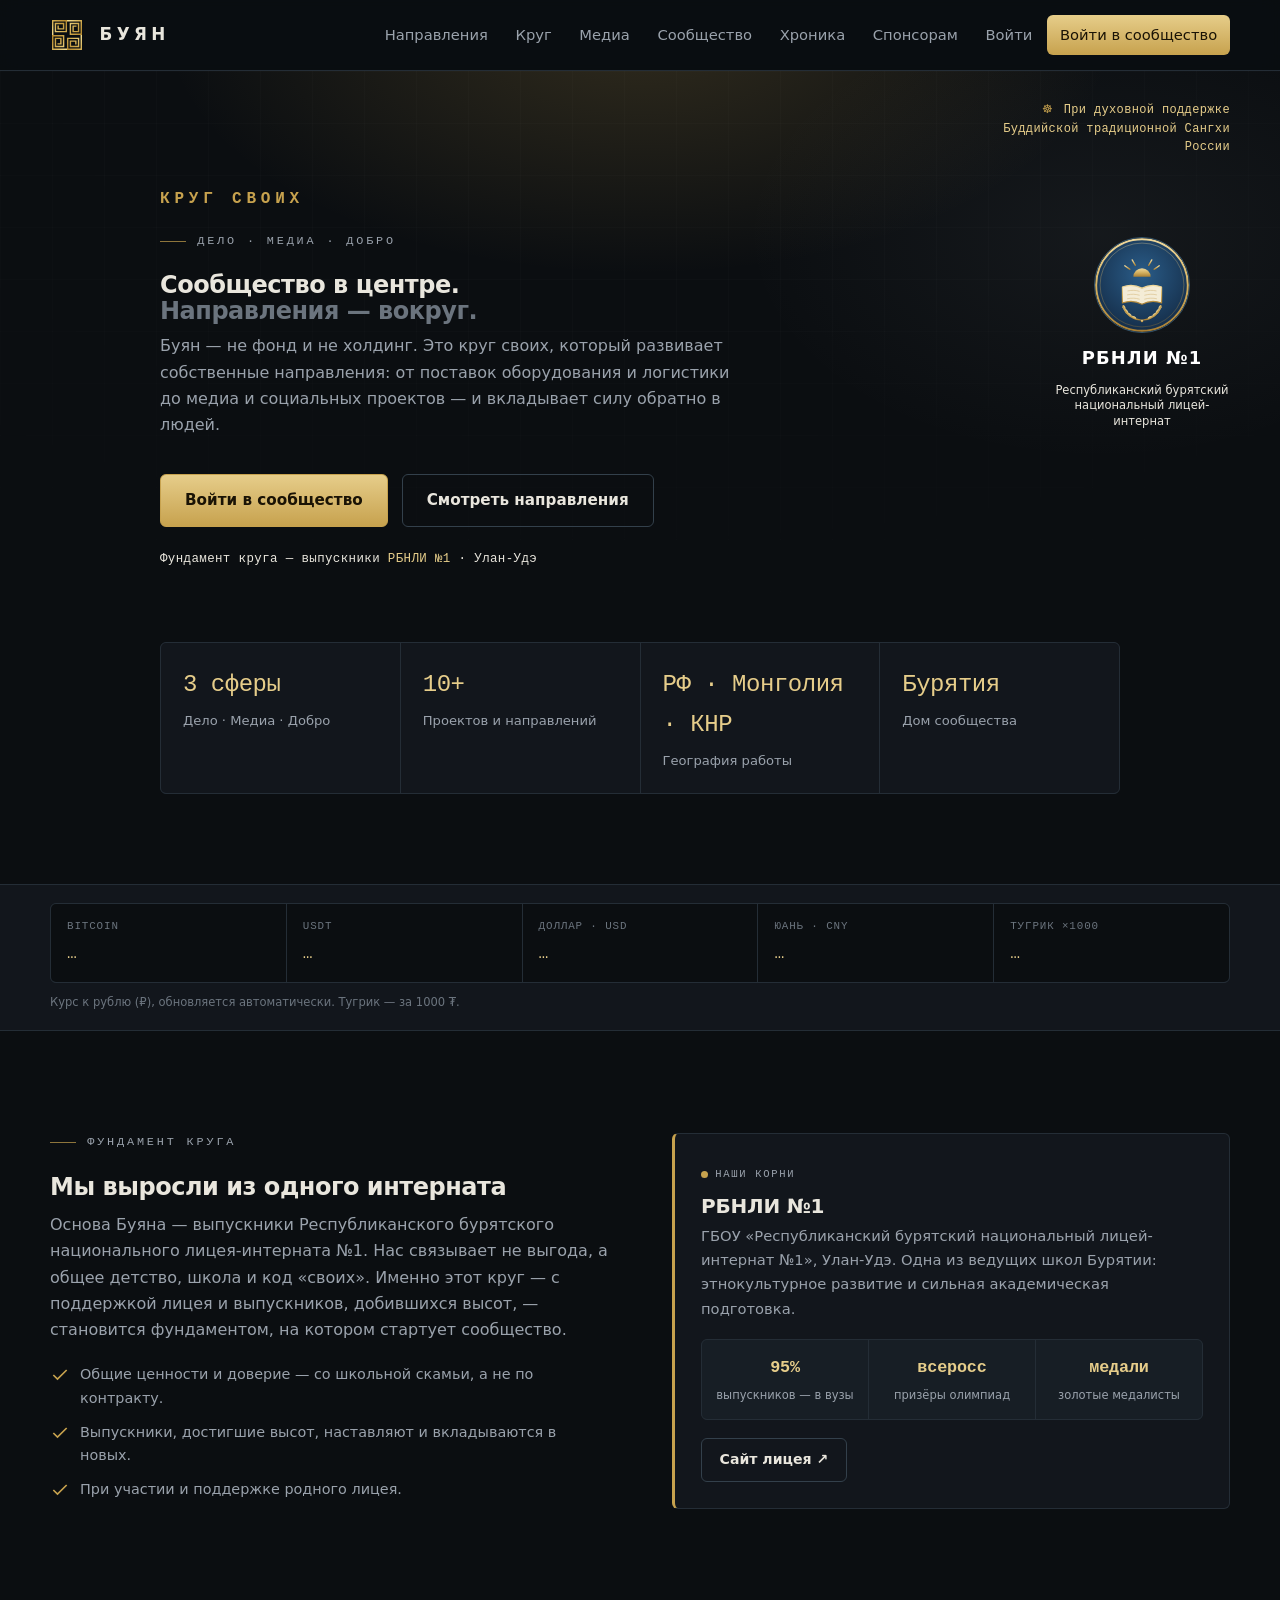
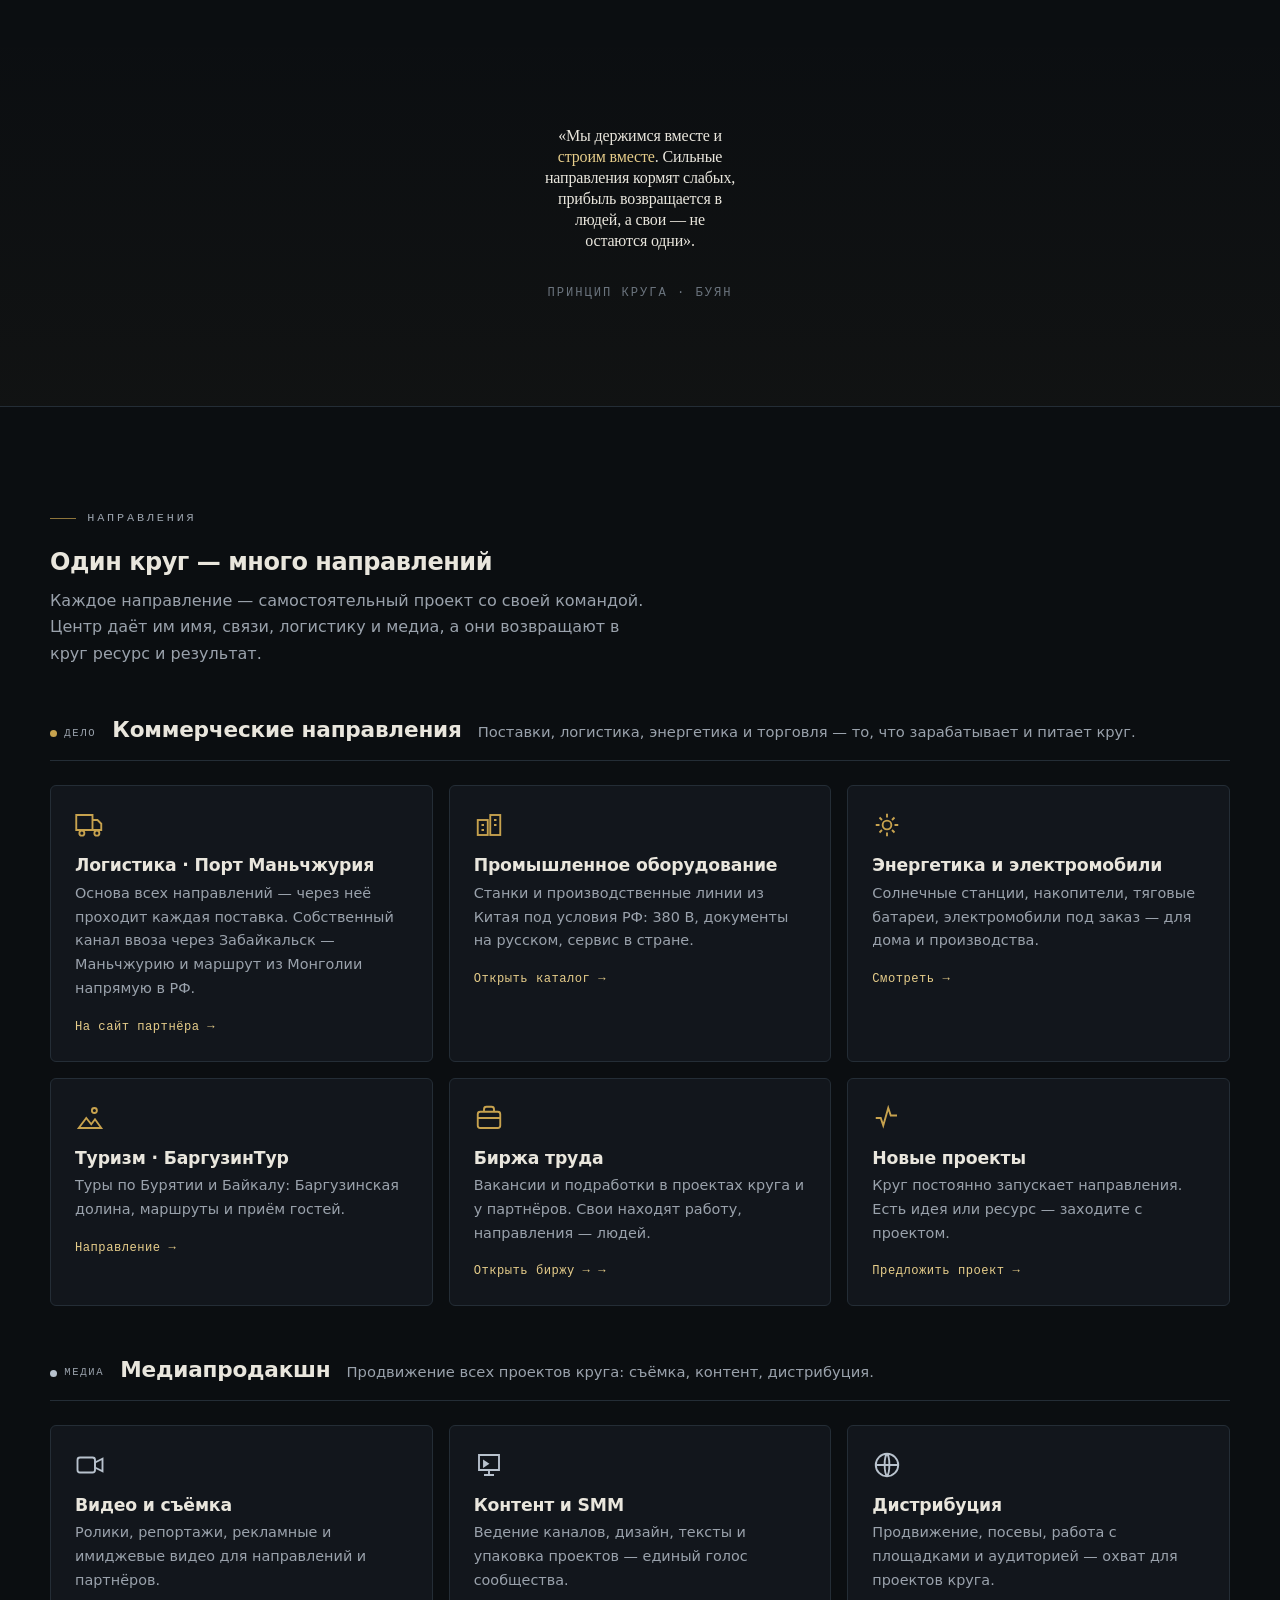
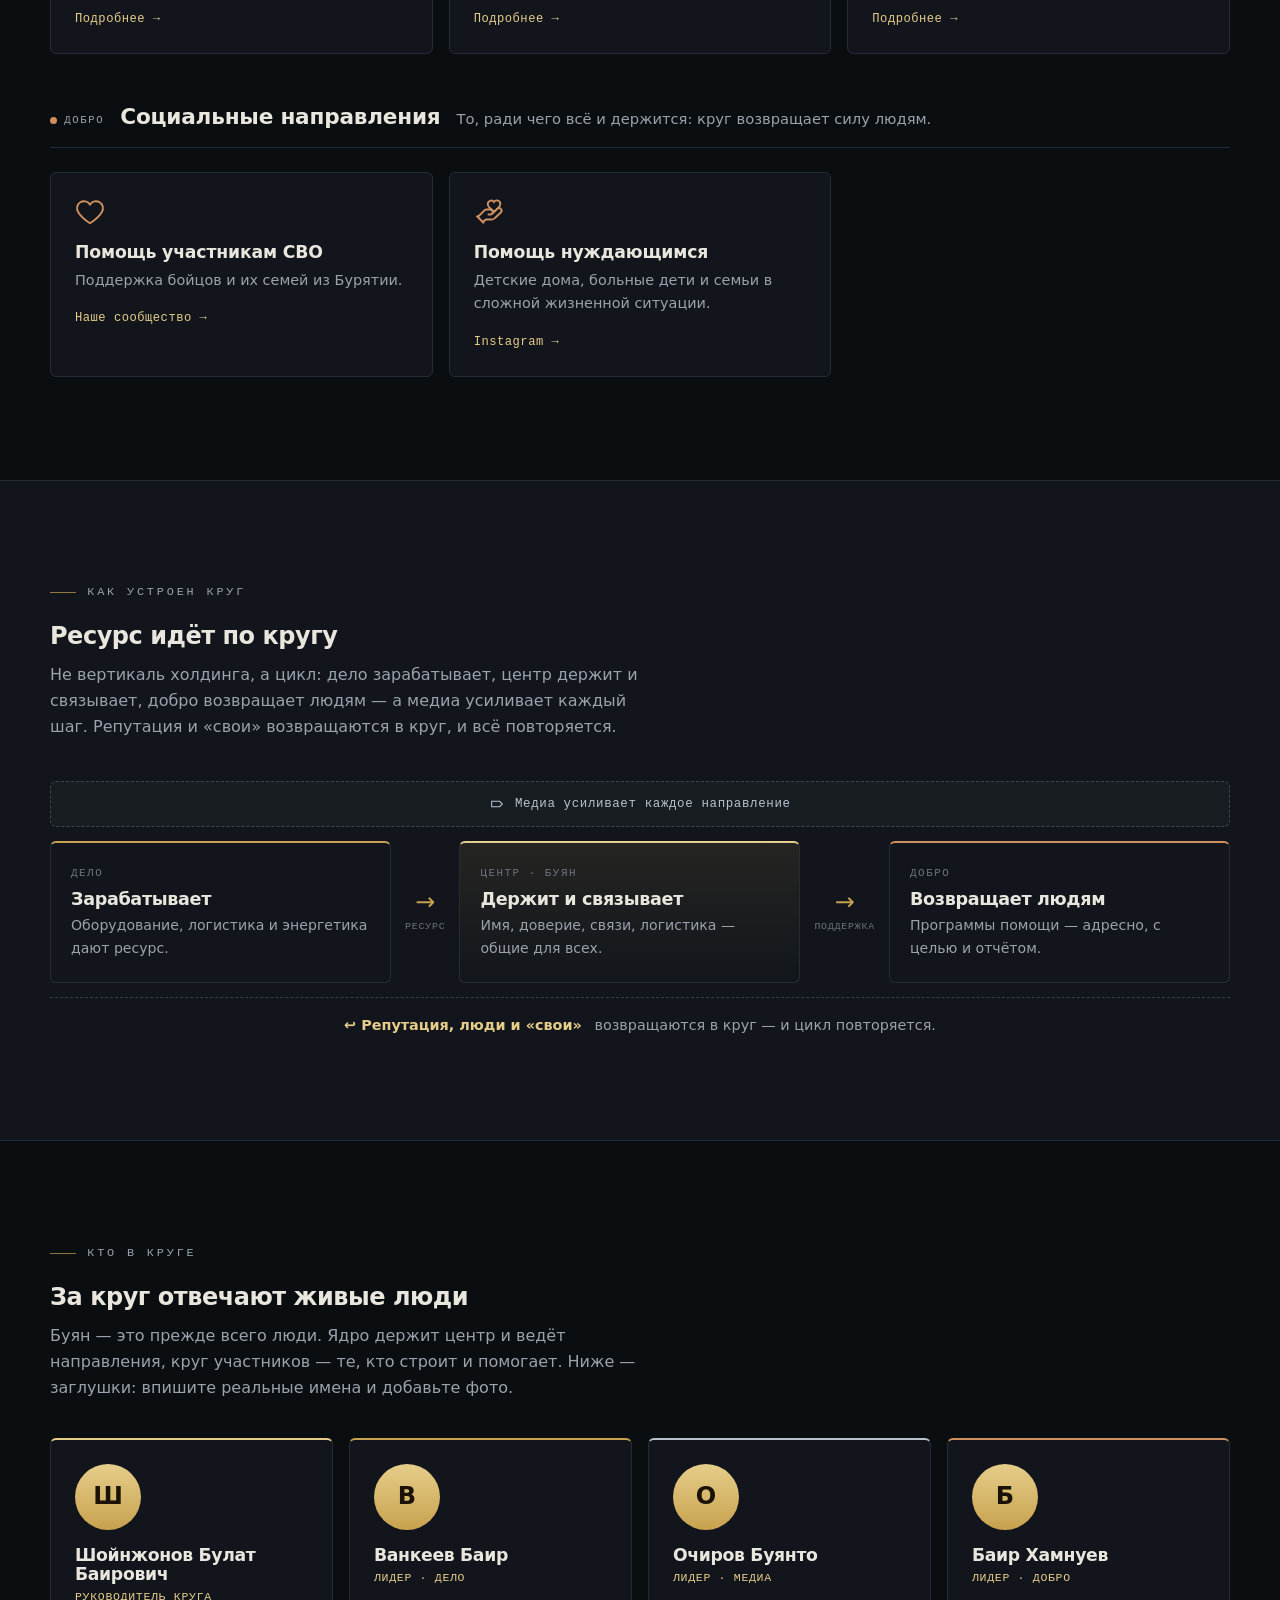
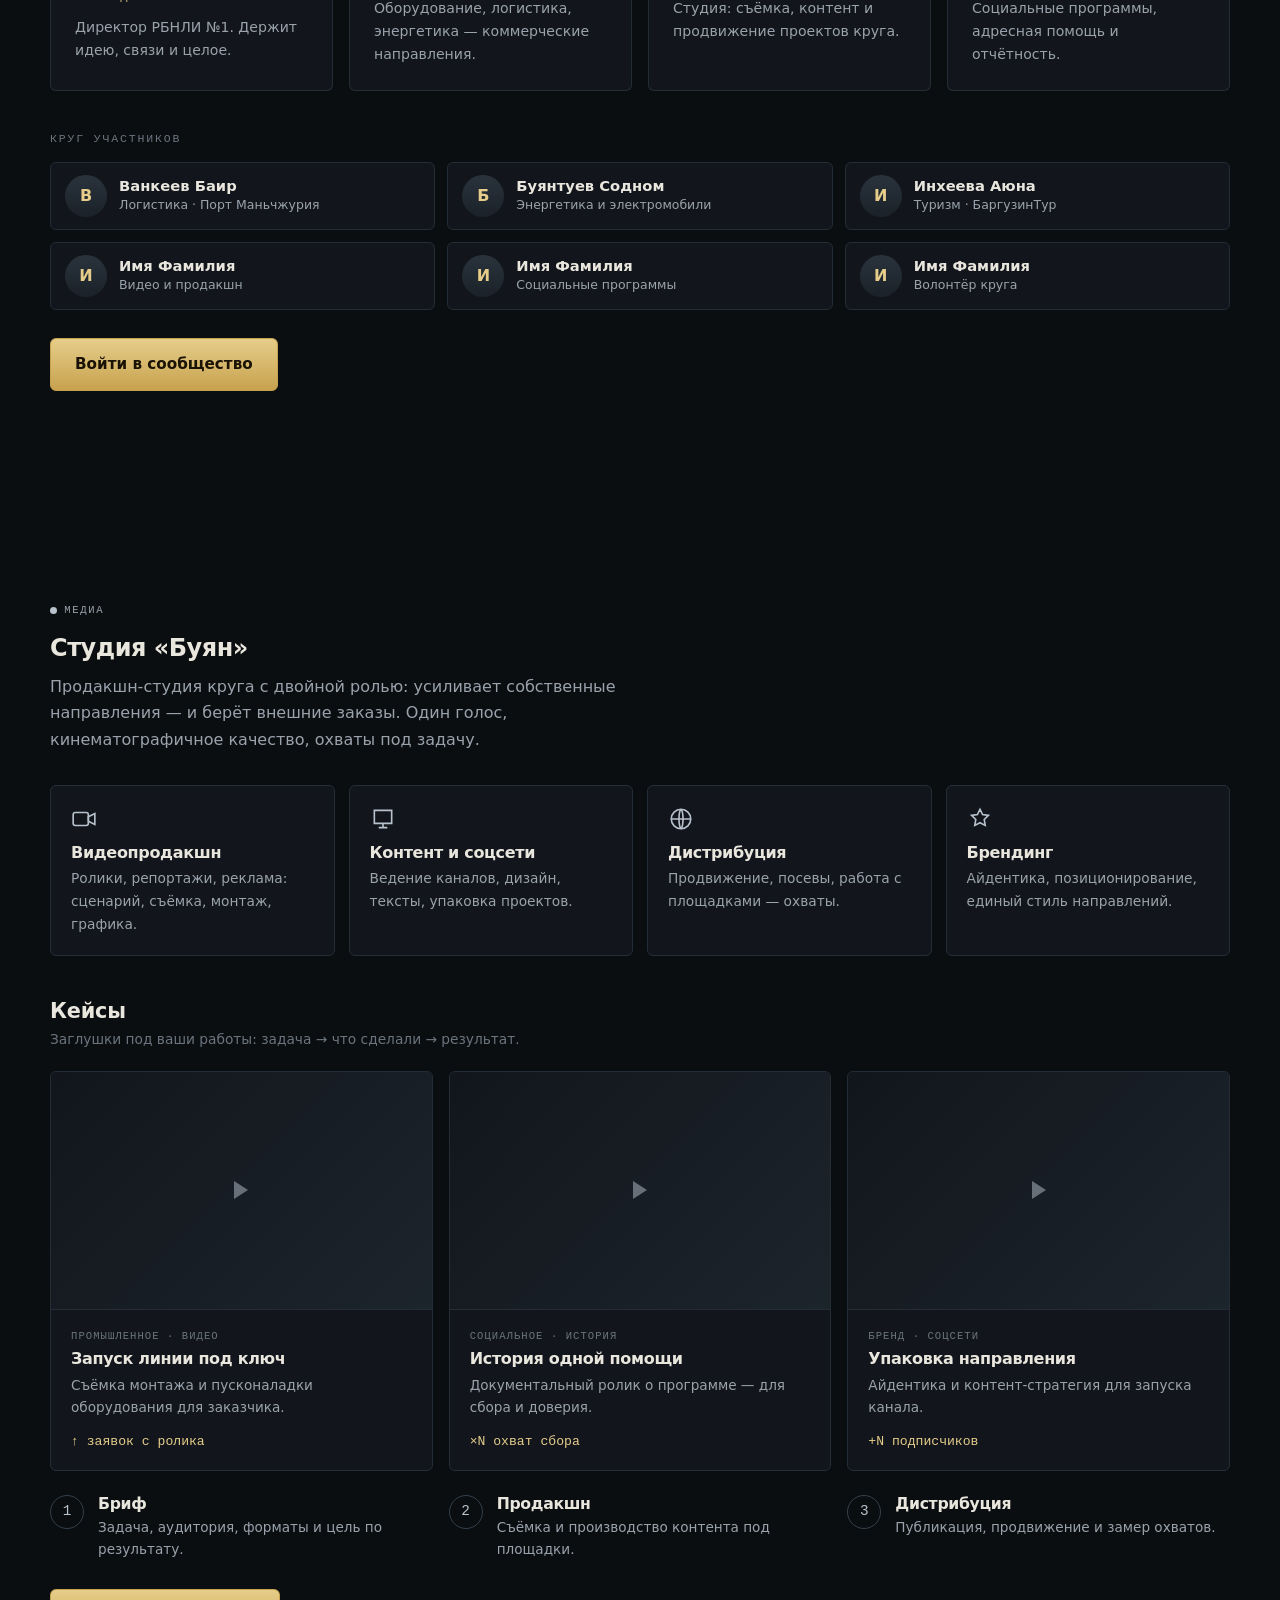
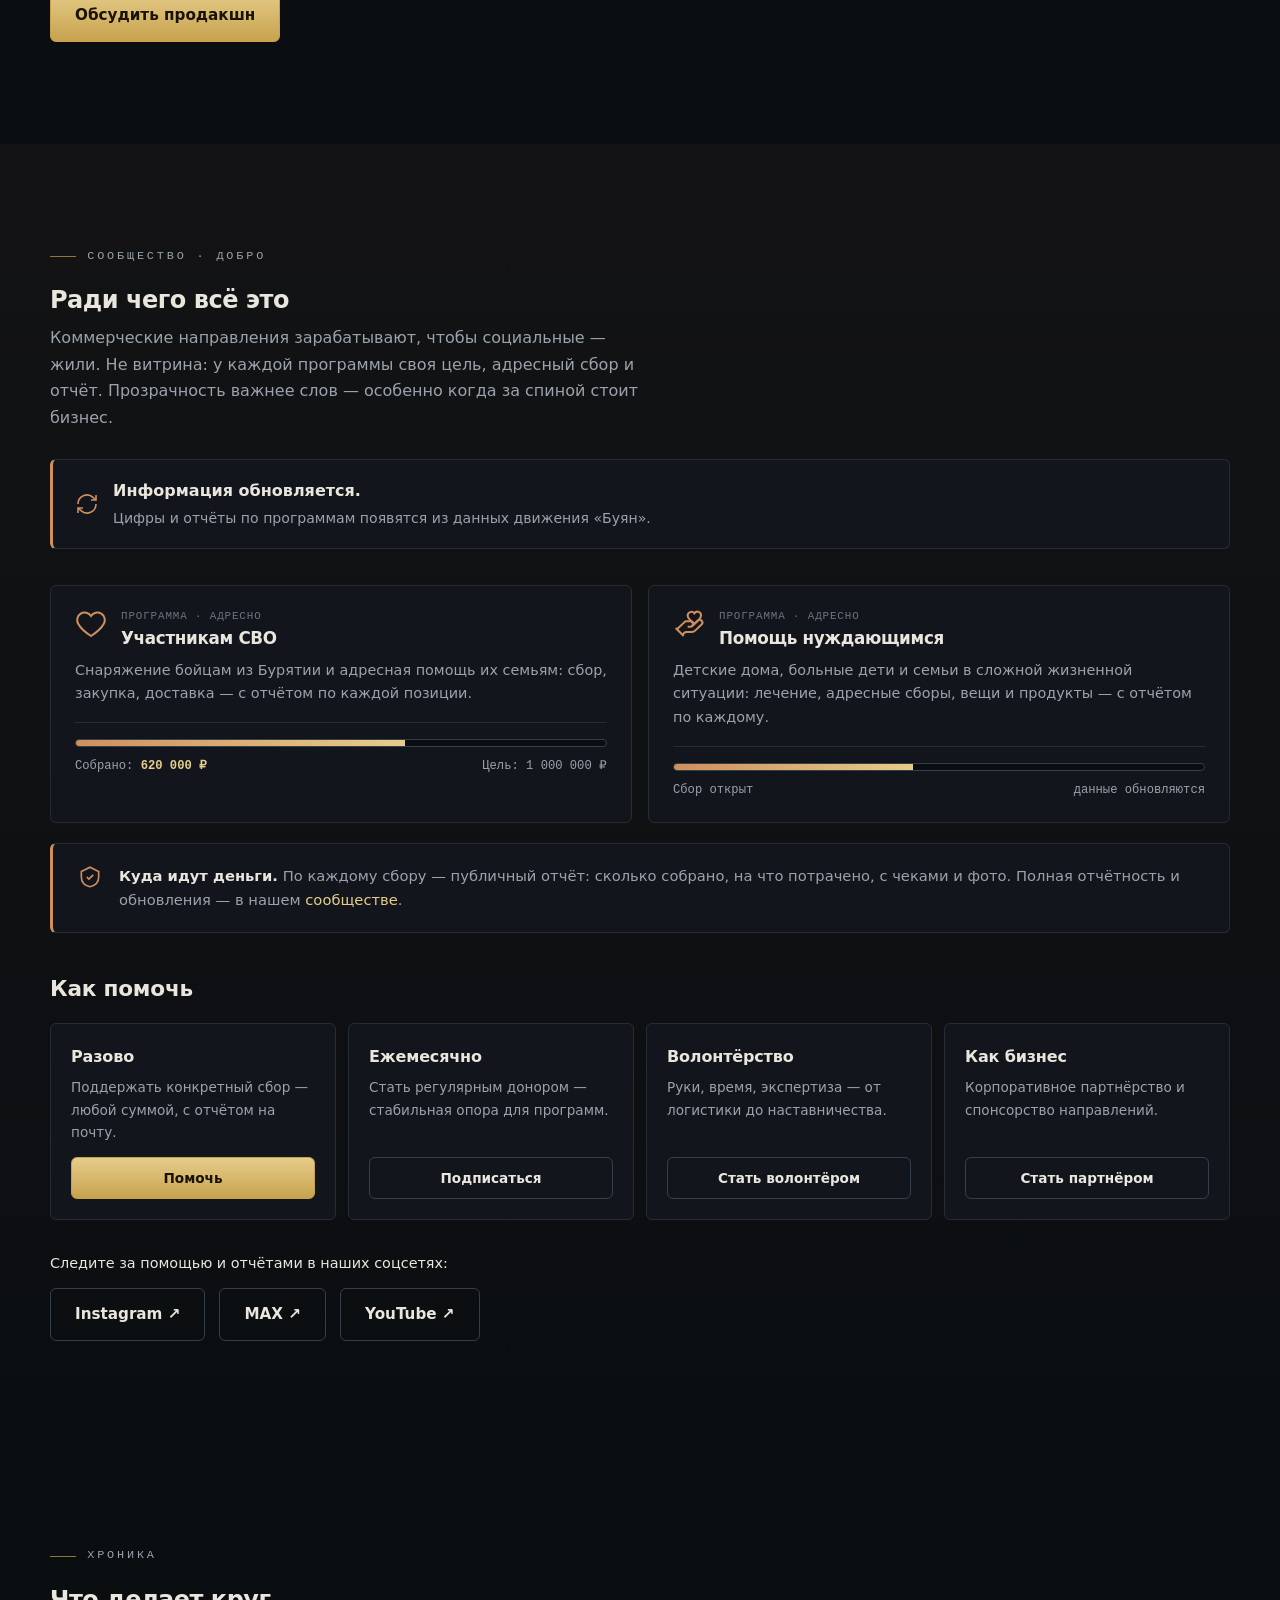
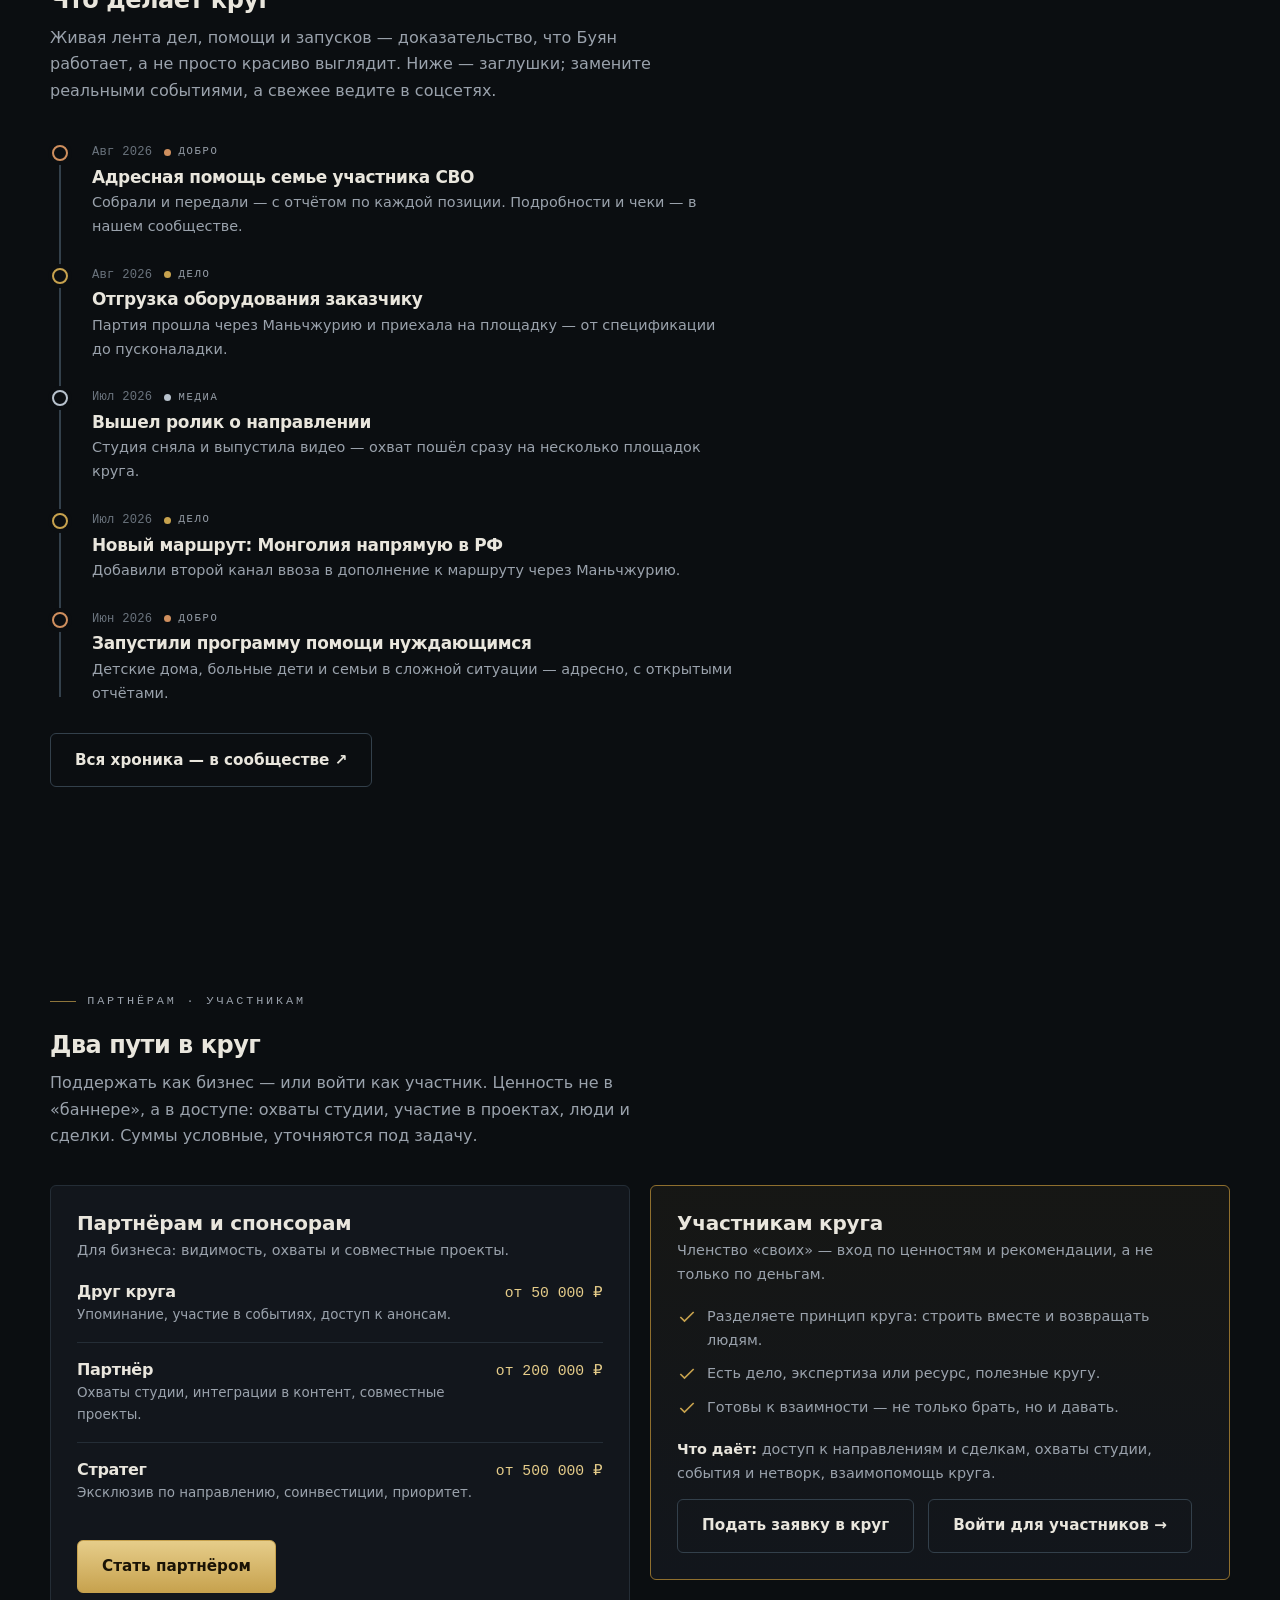
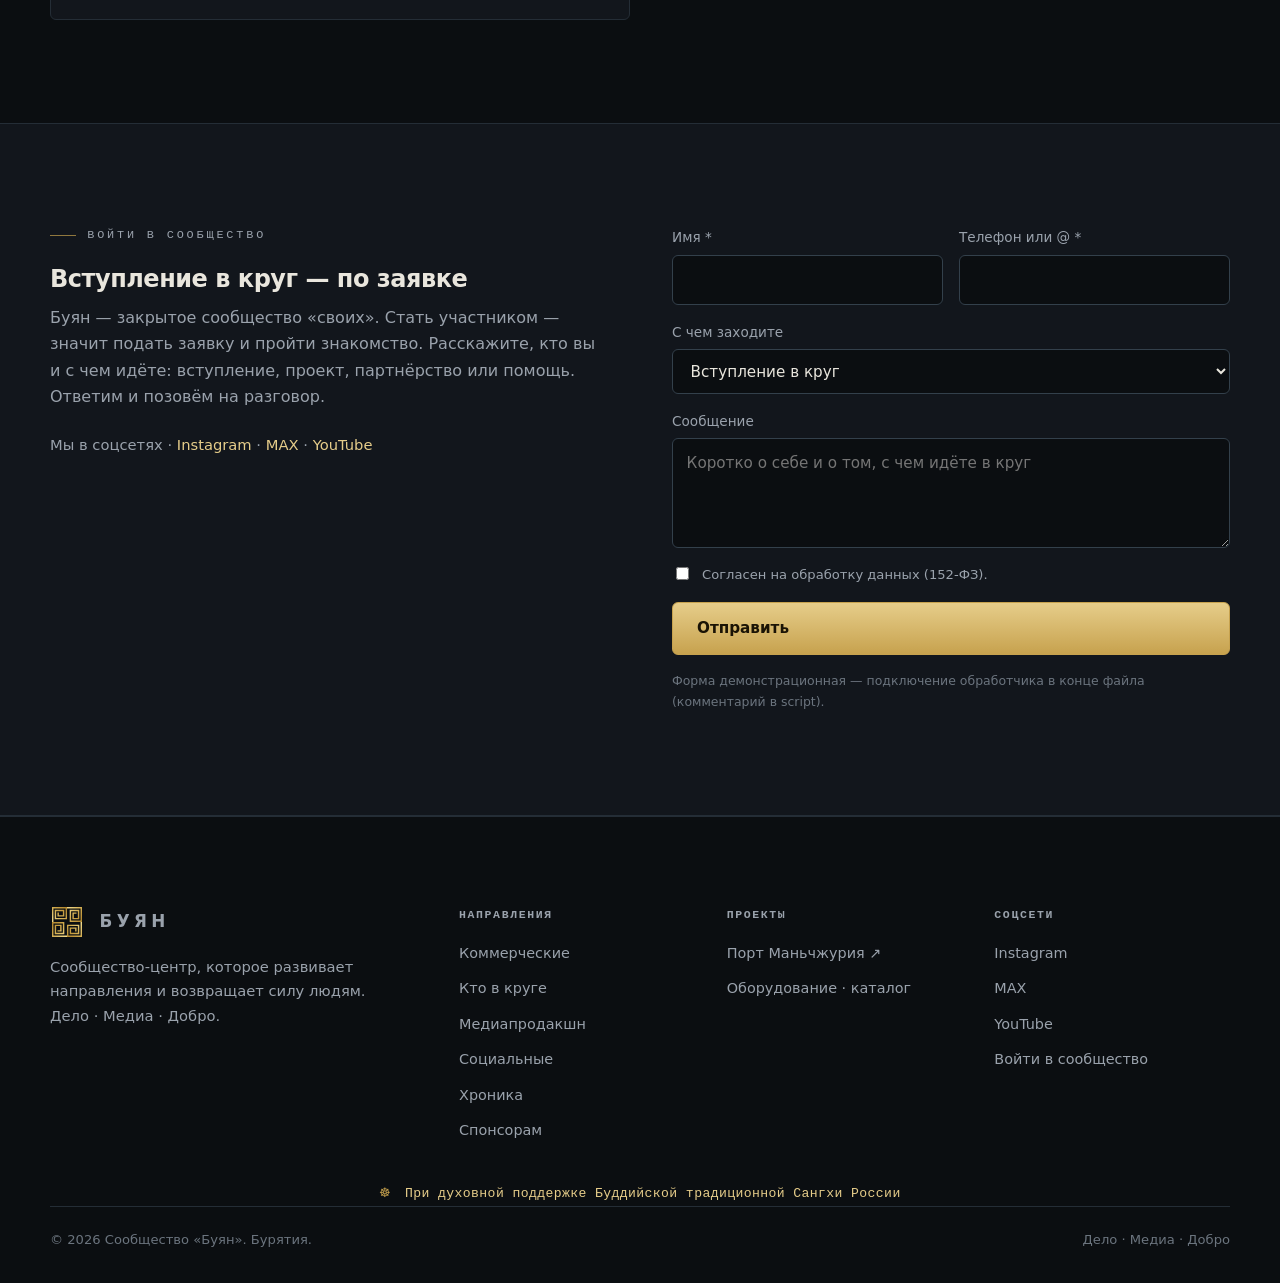
==== commit 6575f380: "Hero: строка о поддержке Сангхи в правом верхнем углу; РБНЛИ-эмблема ниже Co-Authored-By: Claude Opu" ====
--- a/index.html
+++ b/index.html
@@ -200,7 +200,10 @@
 
 /* Герб в шапке + эмблема лицея на первом экране */
 img.brand__mark{object-fit:contain}
-.hero__emblem{position:absolute;z-index:2;top:clamp(100px,11vw,168px);right:calc((100% - min(100% - 40px, 1180px)) / 2);width:176px;display:flex;flex-direction:column;align-items:center;text-align:center;gap:10px}
+.hero__sangha{position:absolute;z-index:3;top:clamp(18px,2.6vw,30px);right:calc((100% - min(100% - 40px, 1180px)) / 2);max-width:250px;text-align:right;font-family:var(--mono);font-size:.75rem;line-height:1.55;letter-spacing:.03em;color:var(--gold-2)}
+.hero__sangha-mark{color:var(--gold);margin-right:3px}
+@media(max-width:1220px){.hero__sangha{display:none}}
+.hero__emblem{position:absolute;z-index:2;top:clamp(128px,13vw,188px);right:calc((100% - min(100% - 40px, 1180px)) / 2);width:176px;display:flex;flex-direction:column;align-items:center;text-align:center;gap:10px}
 .hero__emblem__mark{width:96px;height:96px;border-radius:50%;overflow:hidden;display:grid;place-items:center;background:rgba(255,255,255,.03);border:1px solid #35566e;color:#8fb3cf;font-family:var(--mono);font-size:.85rem;letter-spacing:.05em}
 .hero__emblem__mark img{width:100%;height:100%;object-fit:contain}
 .hero__emblem b{color:#fff;letter-spacing:.06em;font-size:1.12rem}
@@ -437,6 +440,7 @@
 <section class="hero">
   <div class="hero__glow"></div>
   <div class="hero__grid"></div>
+  <div class="hero__sangha"><span class="hero__sangha-mark">☸</span> При духовной поддержке<br>Буддийской традиционной Сангхи России</div>
   <div class="wrap hero__inner">
     <div class="hero__wordmark">КРУГ СВОИХ</div>
     <p class="eyebrow">Дело · Медиа · Добро</p>
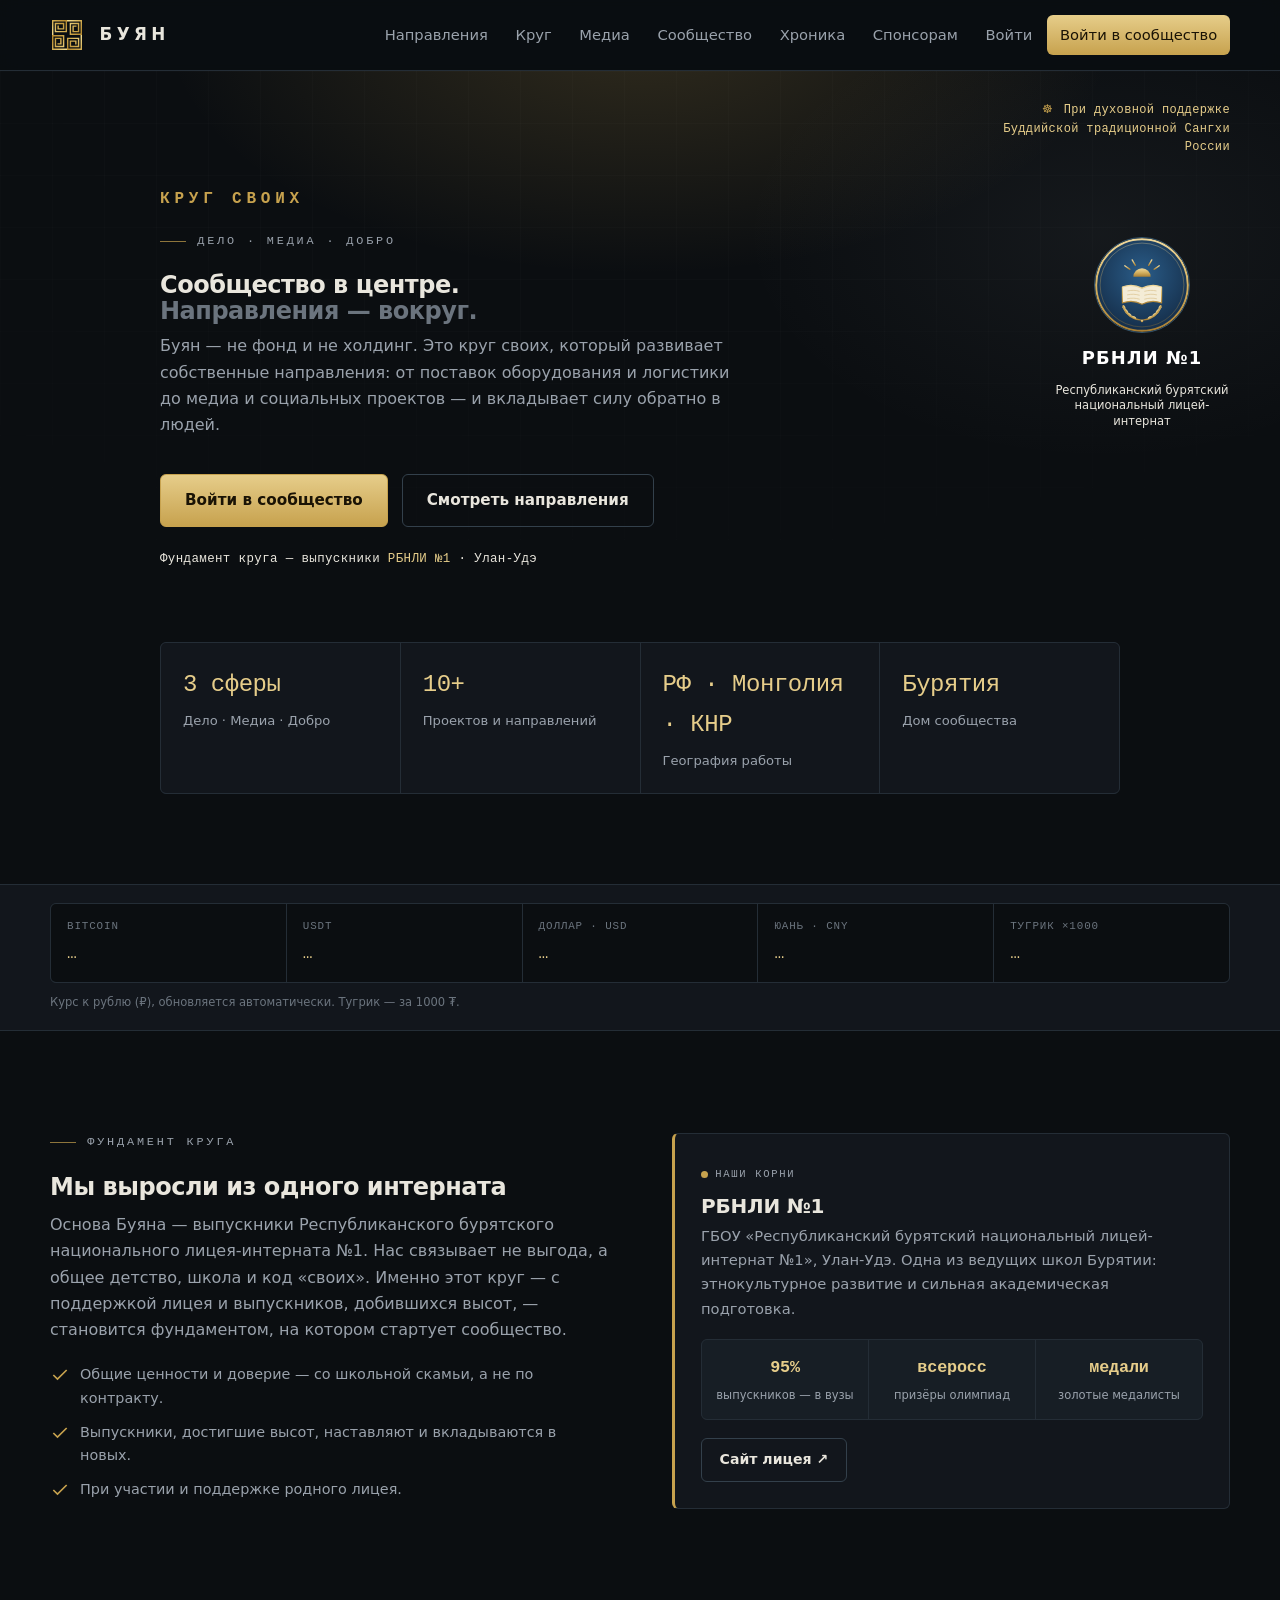
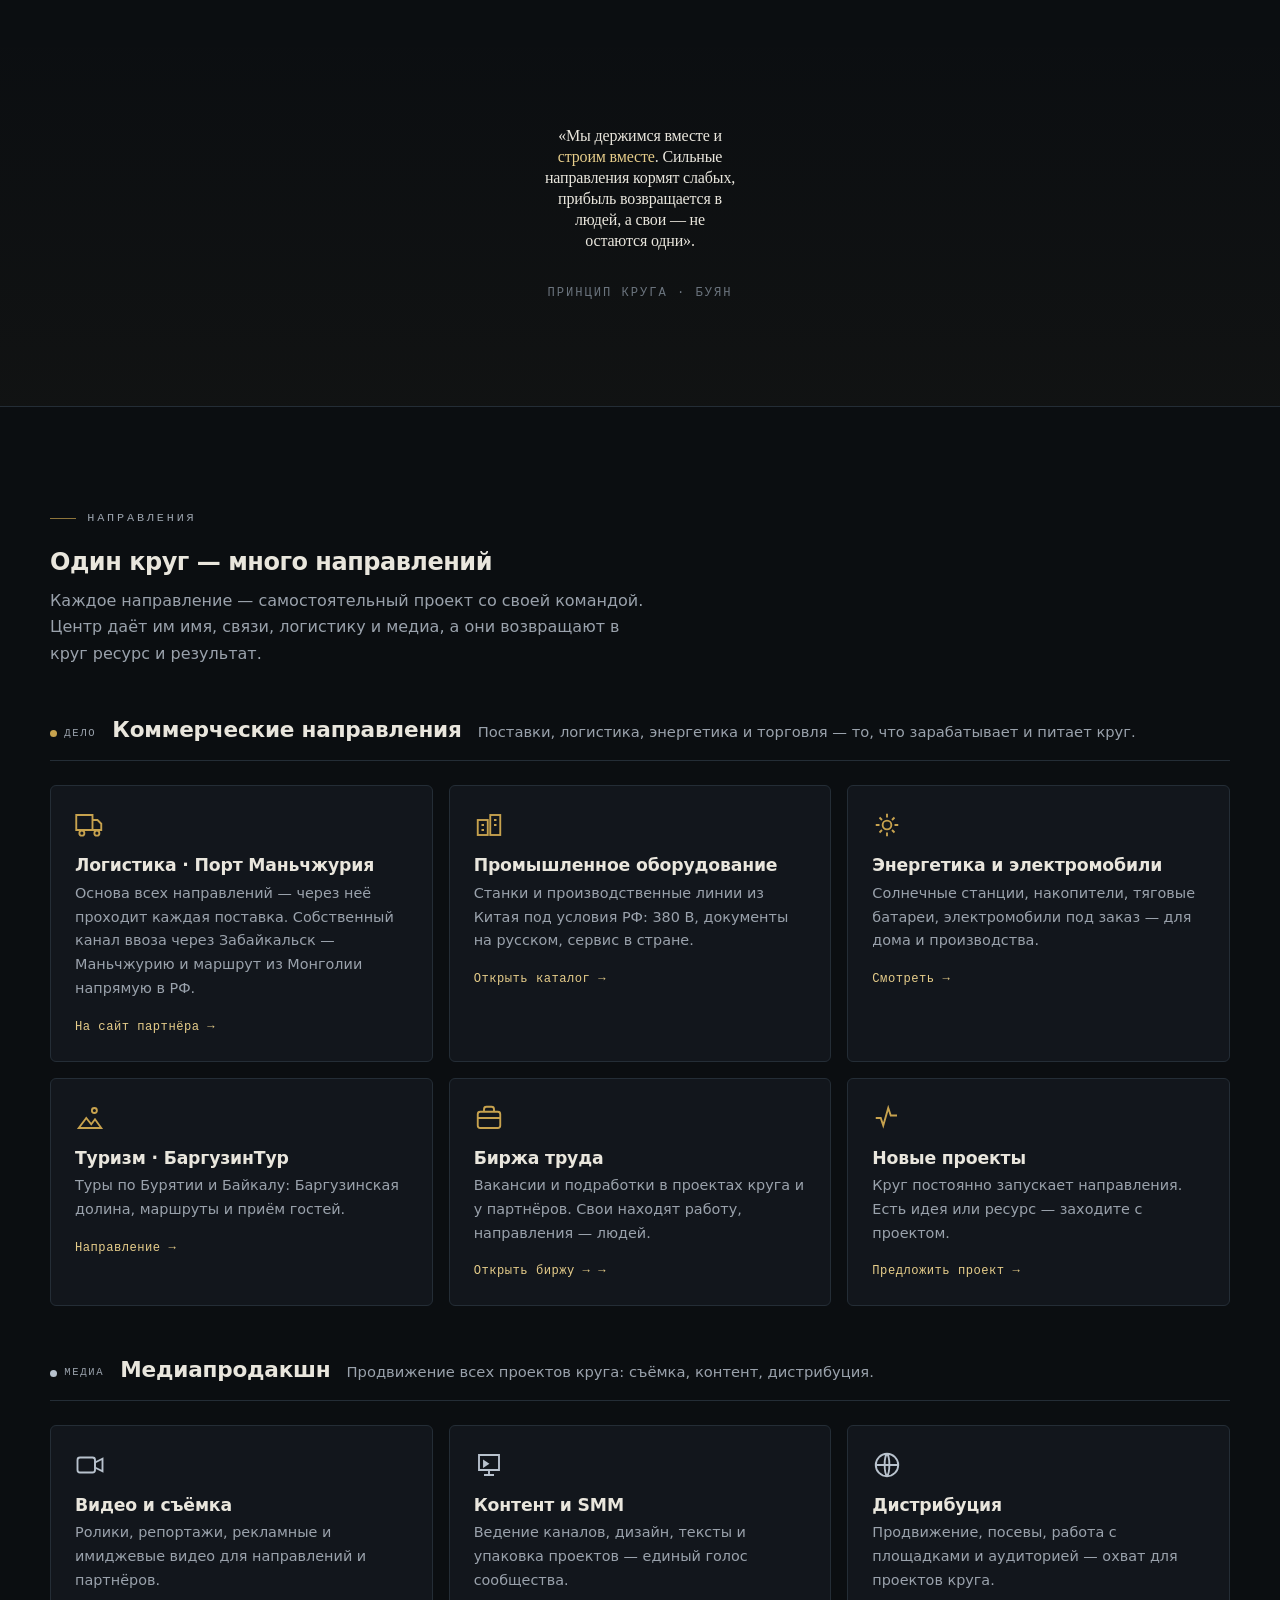
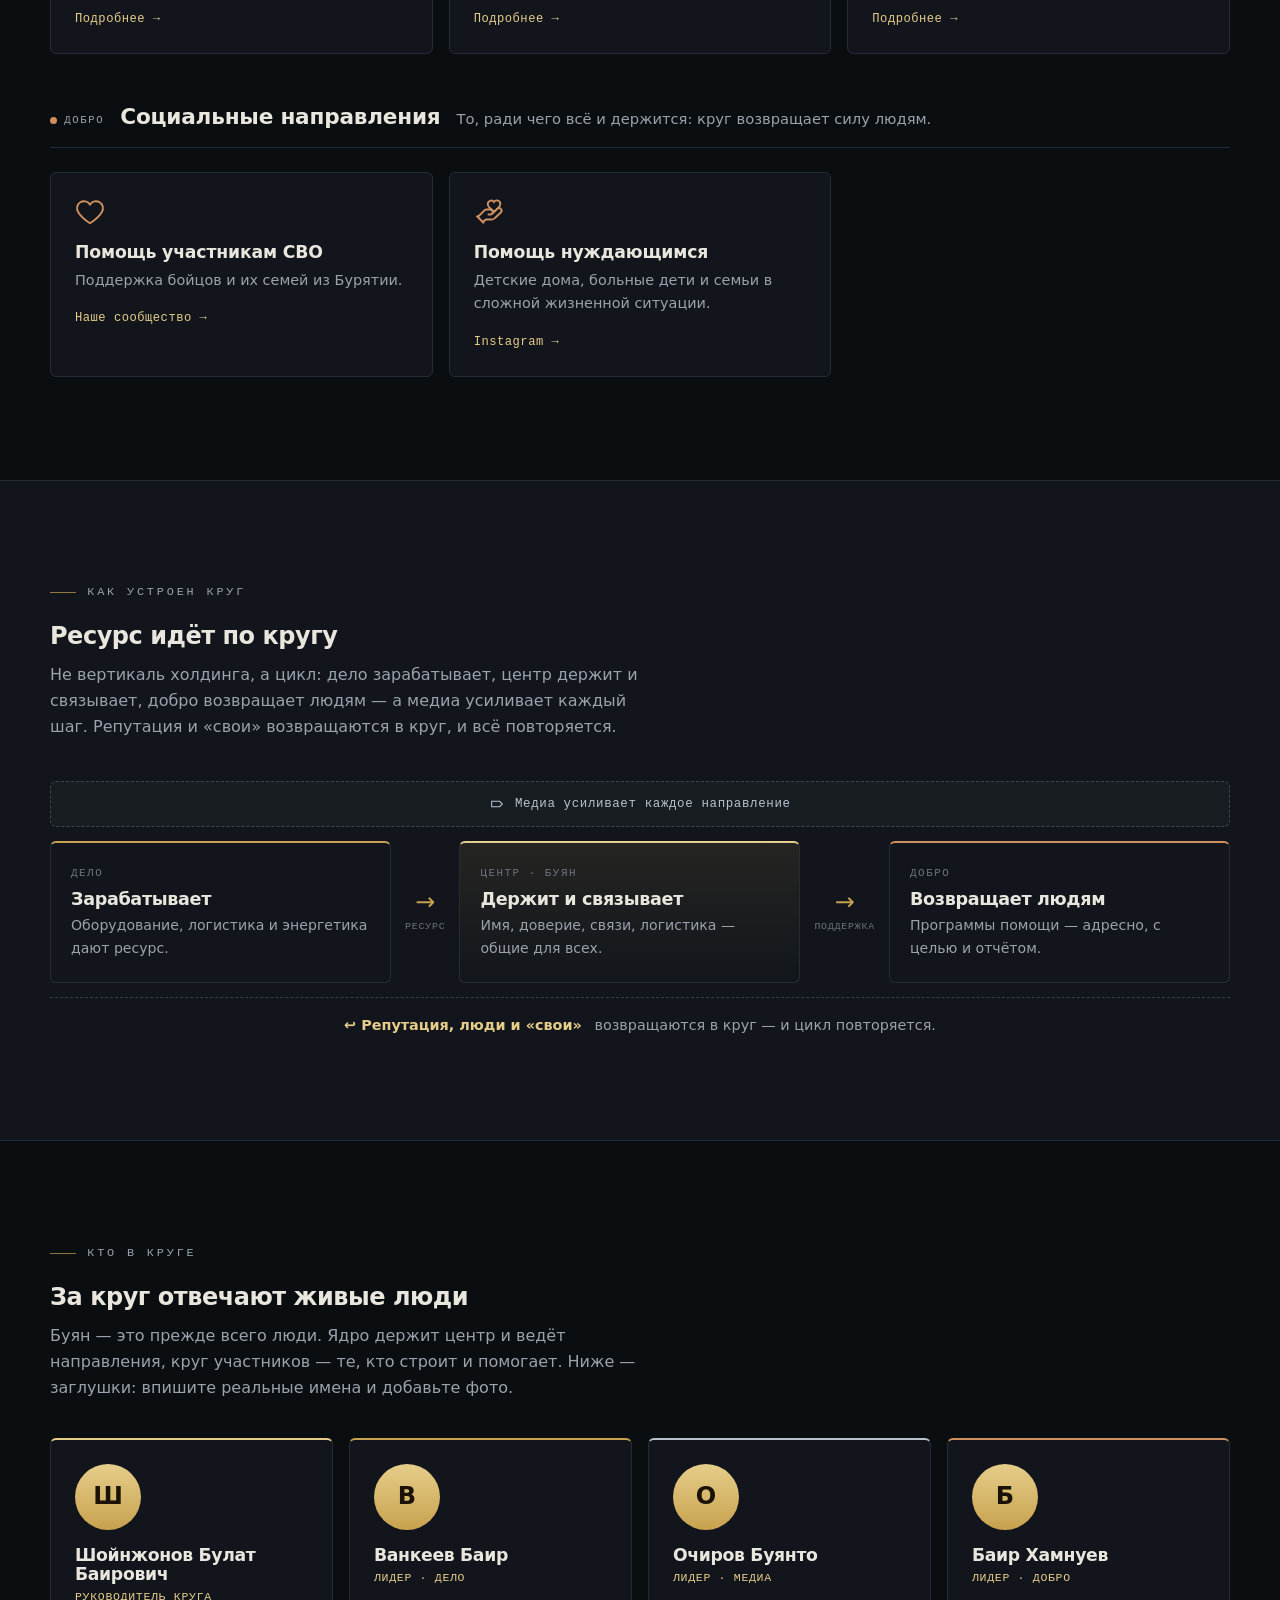
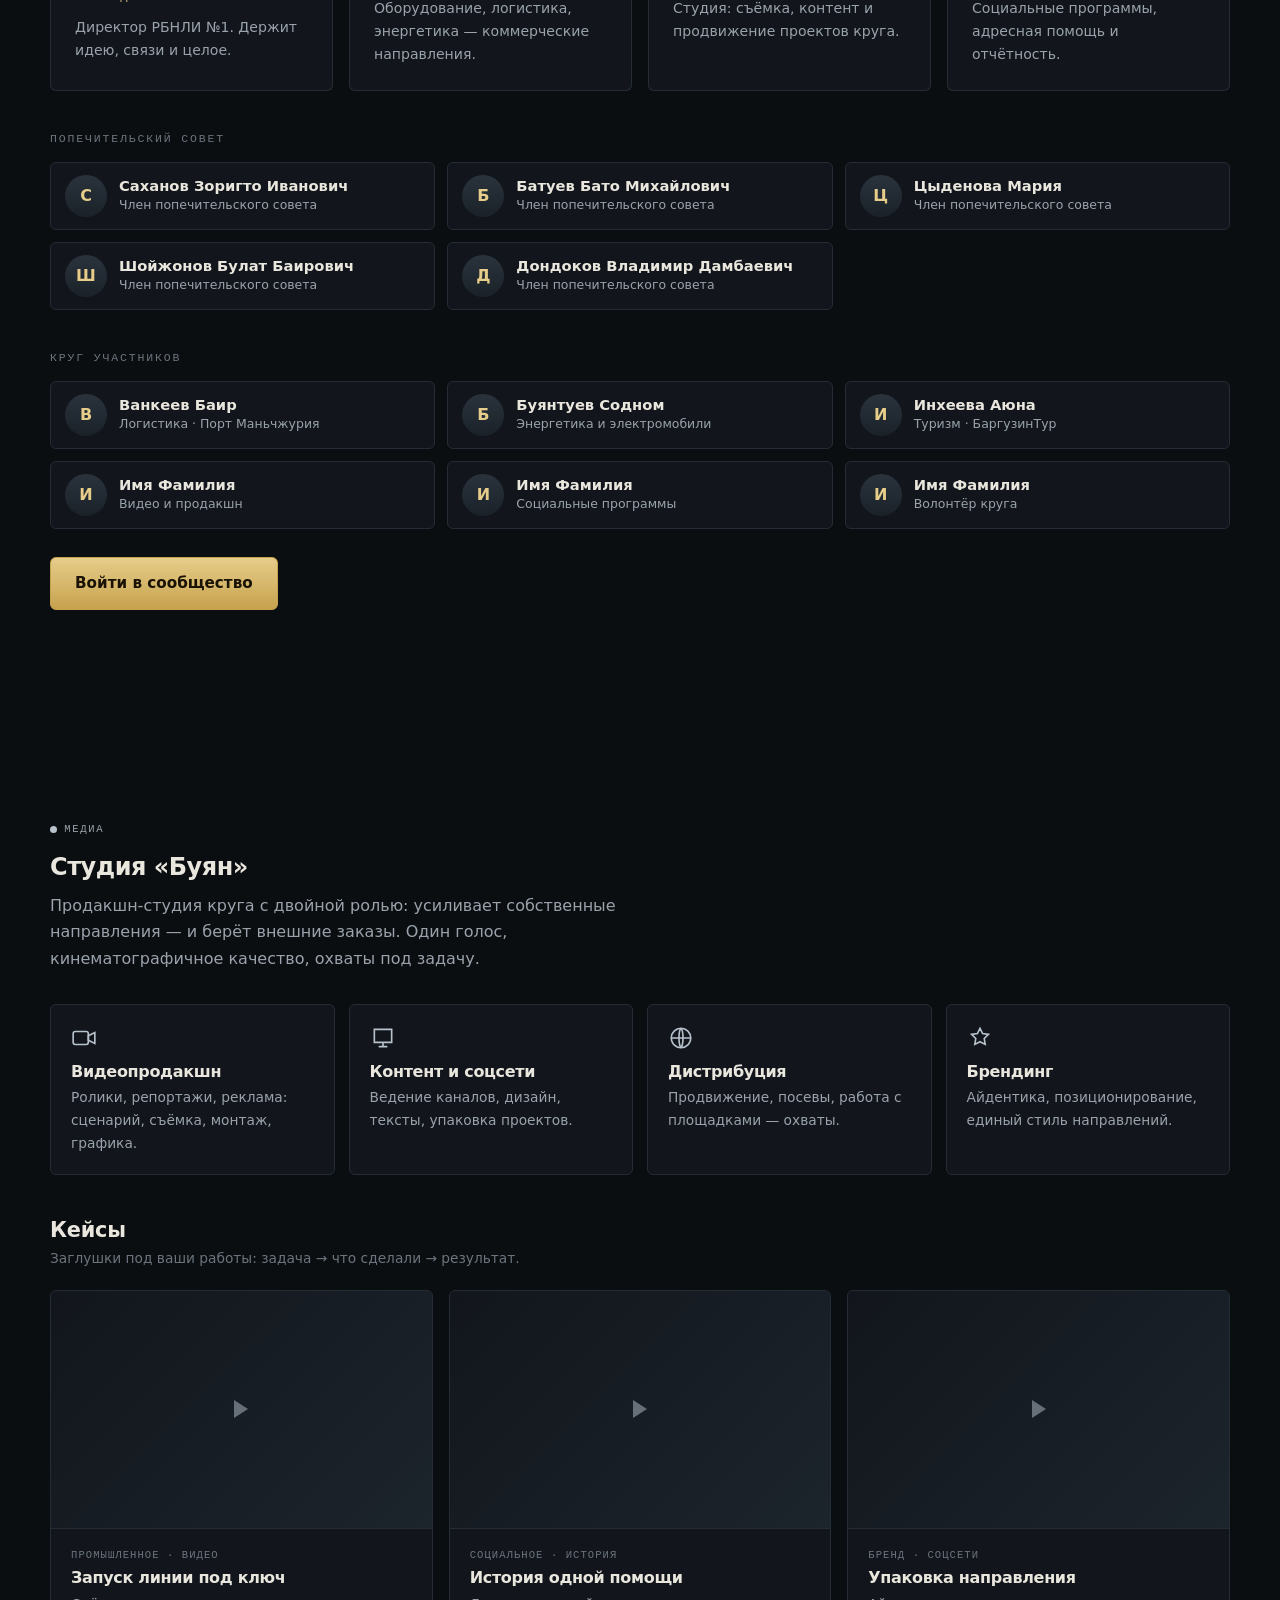
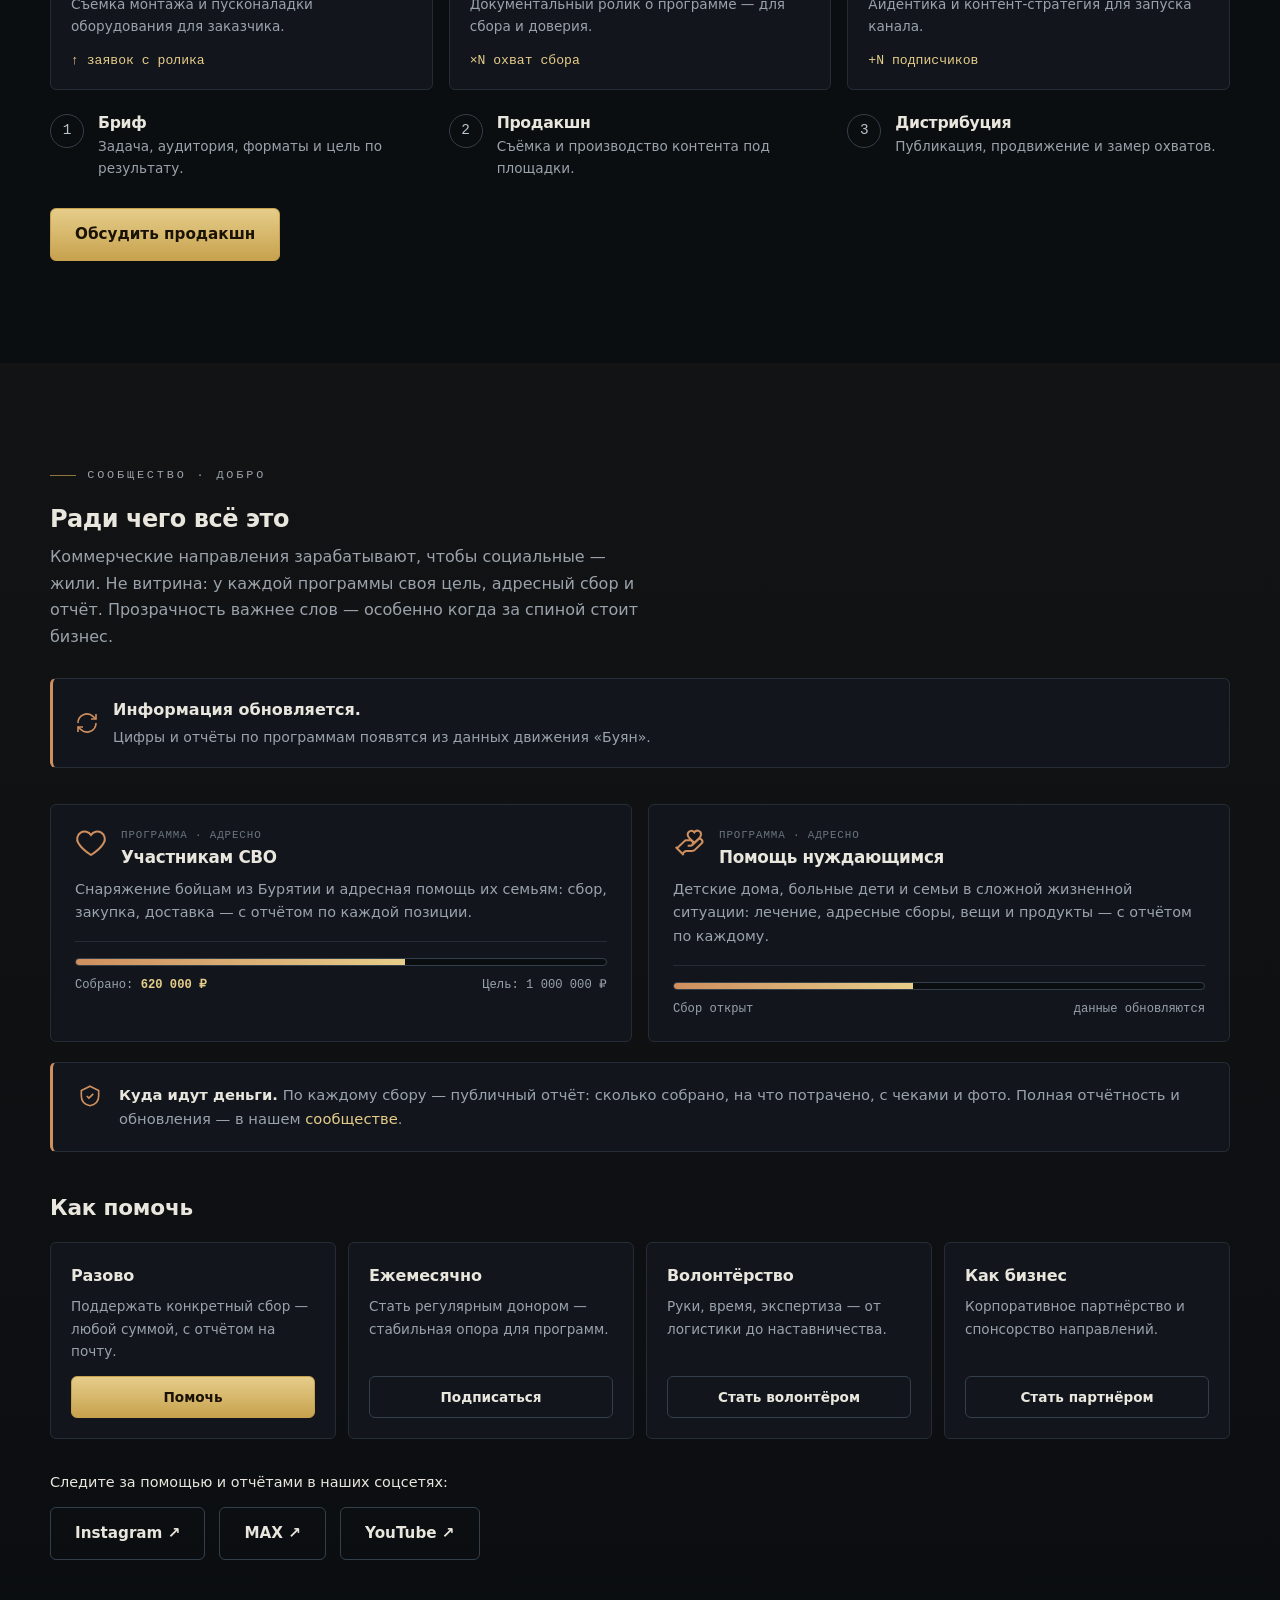
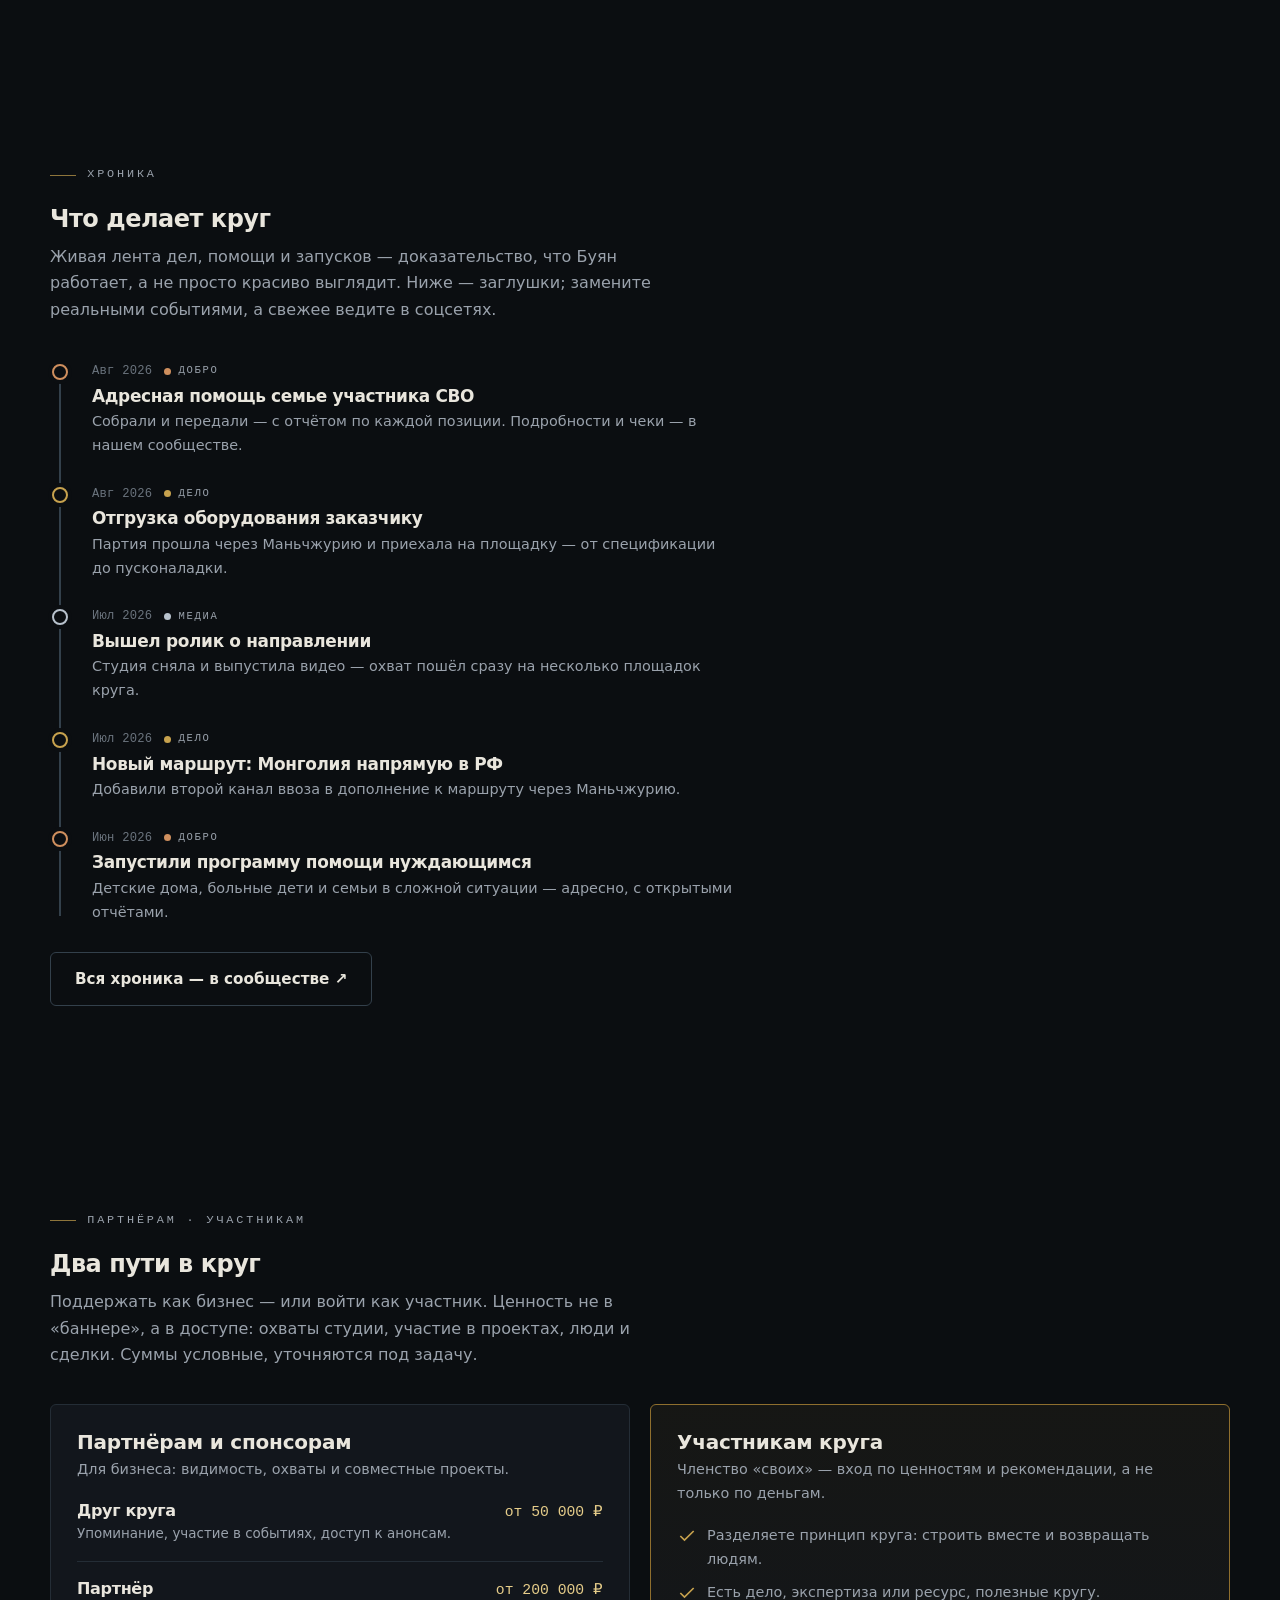
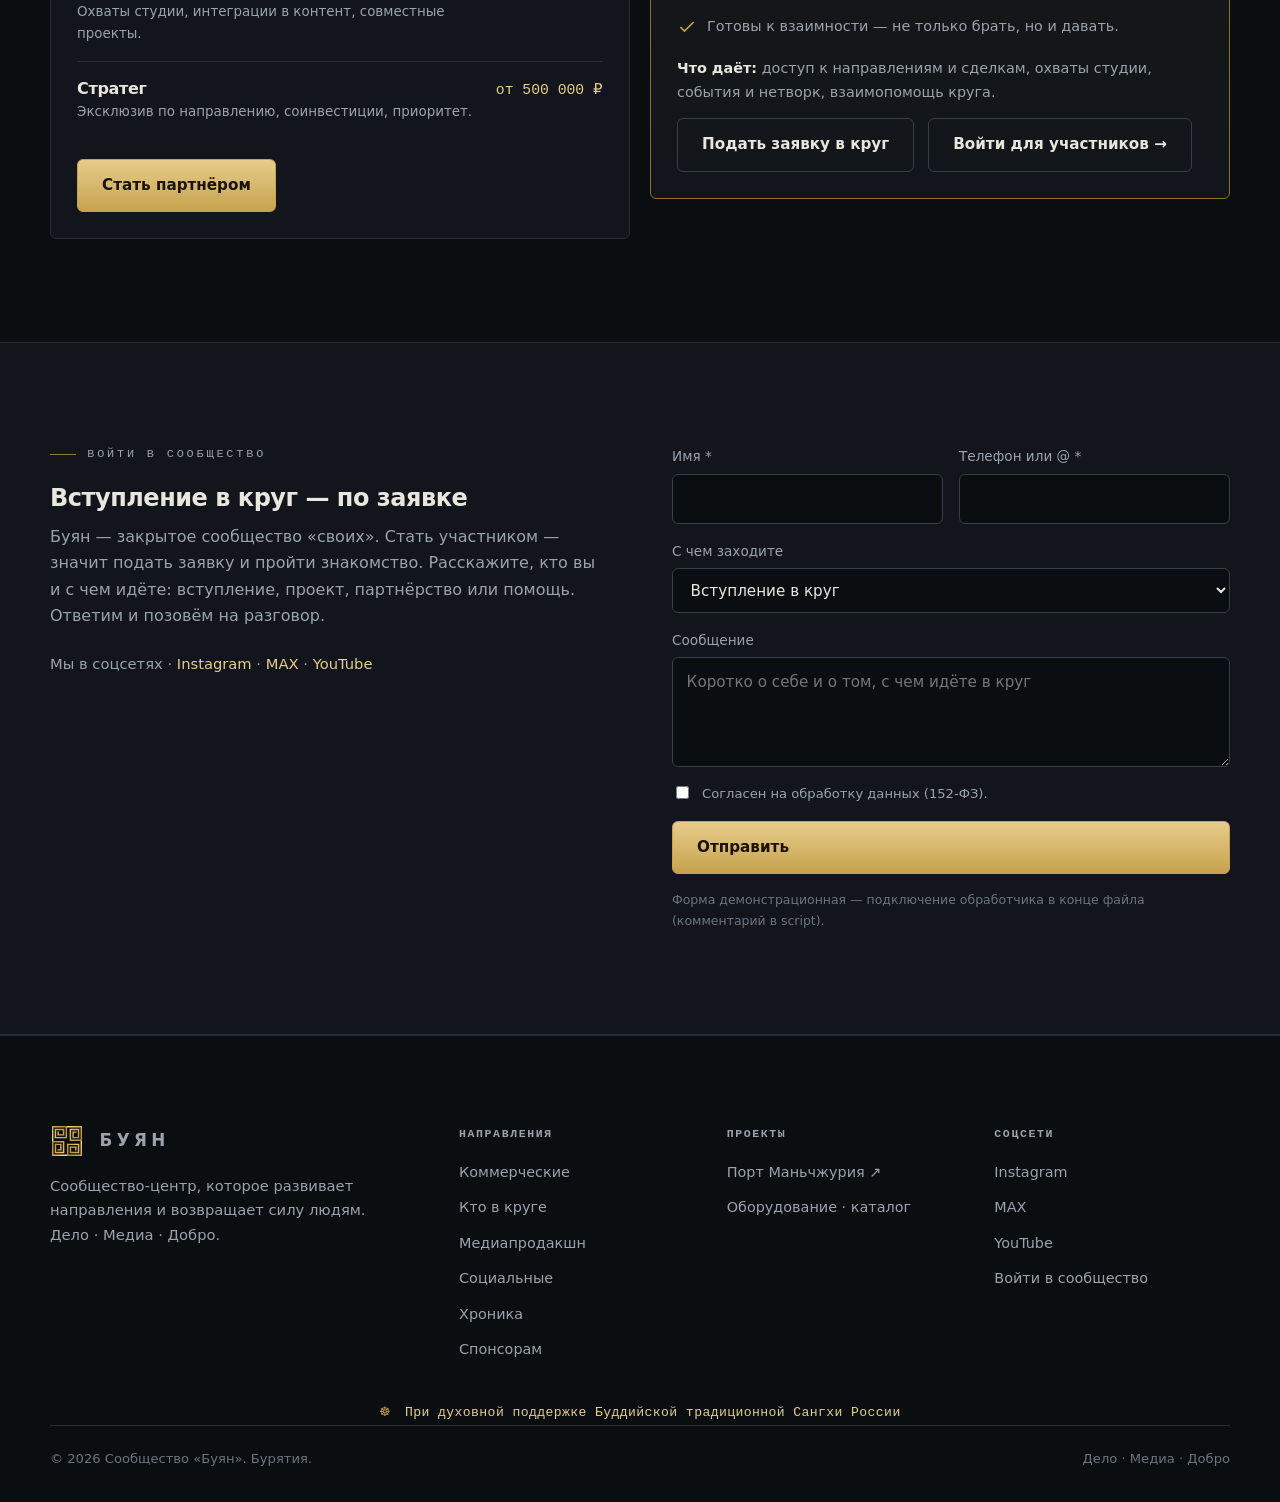
==== commit ea765e11: "Кто в круге: добавлен блок «Попечительский совет» (5 человек) Co-Authored-By: Claude Opus 4.8 <norep" ====
--- a/index.html
+++ b/index.html
@@ -202,7 +202,10 @@
 img.brand__mark{object-fit:contain}
 .hero__sangha{position:absolute;z-index:3;top:clamp(18px,2.6vw,30px);right:calc((100% - min(100% - 40px, 1180px)) / 2);max-width:250px;text-align:right;font-family:var(--mono);font-size:.75rem;line-height:1.55;letter-spacing:.03em;color:var(--gold-2)}
 .hero__sangha-mark{color:var(--gold);margin-right:3px}
-@media(max-width:1220px){.hero__sangha{display:none}}
+@media(max-width:1220px){
+  .hero__sangha{position:static;max-width:none;text-align:center;padding:clamp(16px,4vw,26px) 20px 0;font-size:.72rem}
+  .hero__sangha br{display:none}
+}
 .hero__emblem{position:absolute;z-index:2;top:clamp(128px,13vw,188px);right:calc((100% - min(100% - 40px, 1180px)) / 2);width:176px;display:flex;flex-direction:column;align-items:center;text-align:center;gap:10px}
 .hero__emblem__mark{width:96px;height:96px;border-radius:50%;overflow:hidden;display:grid;place-items:center;background:rgba(255,255,255,.03);border:1px solid #35566e;color:#8fb3cf;font-family:var(--mono);font-size:.85rem;letter-spacing:.05em}
 .hero__emblem__mark img{width:100%;height:100%;object-fit:contain}
@@ -689,6 +692,15 @@
       <div class="pcard pcard--delo"><div class="pcard__ava">В</div><h4>Ванкеев Баир</h4><div class="pcard__role">Лидер · Дело</div><p>Оборудование, логистика, энергетика — коммерческие направления.</p></div>
       <div class="pcard pcard--media"><div class="pcard__ava">О</div><h4>Очиров Буянто</h4><div class="pcard__role">Лидер · Медиа</div><p>Студия: съёмка, контент и продвижение проектов круга.</p></div>
       <div class="pcard pcard--dobro"><div class="pcard__ava">Б</div><h4>Баир Хамнуев</h4><div class="pcard__role">Лидер · Добро</div><p>Социальные программы, адресная помощь и отчётность.</p></div>
+    </div>
+
+    <p class="people-sub reveal">Попечительский совет</p>
+    <div class="people-row reveal">
+      <div class="pmini"><div class="a">С</div><div><div class="n">Саханов Зоригто Иванович</div><div class="r">Член попечительского совета</div></div></div>
+      <div class="pmini"><div class="a">Б</div><div><div class="n">Батуев Бато Михайлович</div><div class="r">Член попечительского совета</div></div></div>
+      <div class="pmini"><div class="a">Ц</div><div><div class="n">Цыденова Мария</div><div class="r">Член попечительского совета</div></div></div>
+      <div class="pmini"><div class="a">Ш</div><div><div class="n">Шойжонов Булат Баирович</div><div class="r">Член попечительского совета</div></div></div>
+      <div class="pmini"><div class="a">Д</div><div><div class="n">Дондоков Владимир Дамбаевич</div><div class="r">Член попечительского совета</div></div></div>
     </div>
 
     <p class="people-sub reveal">Круг участников</p>
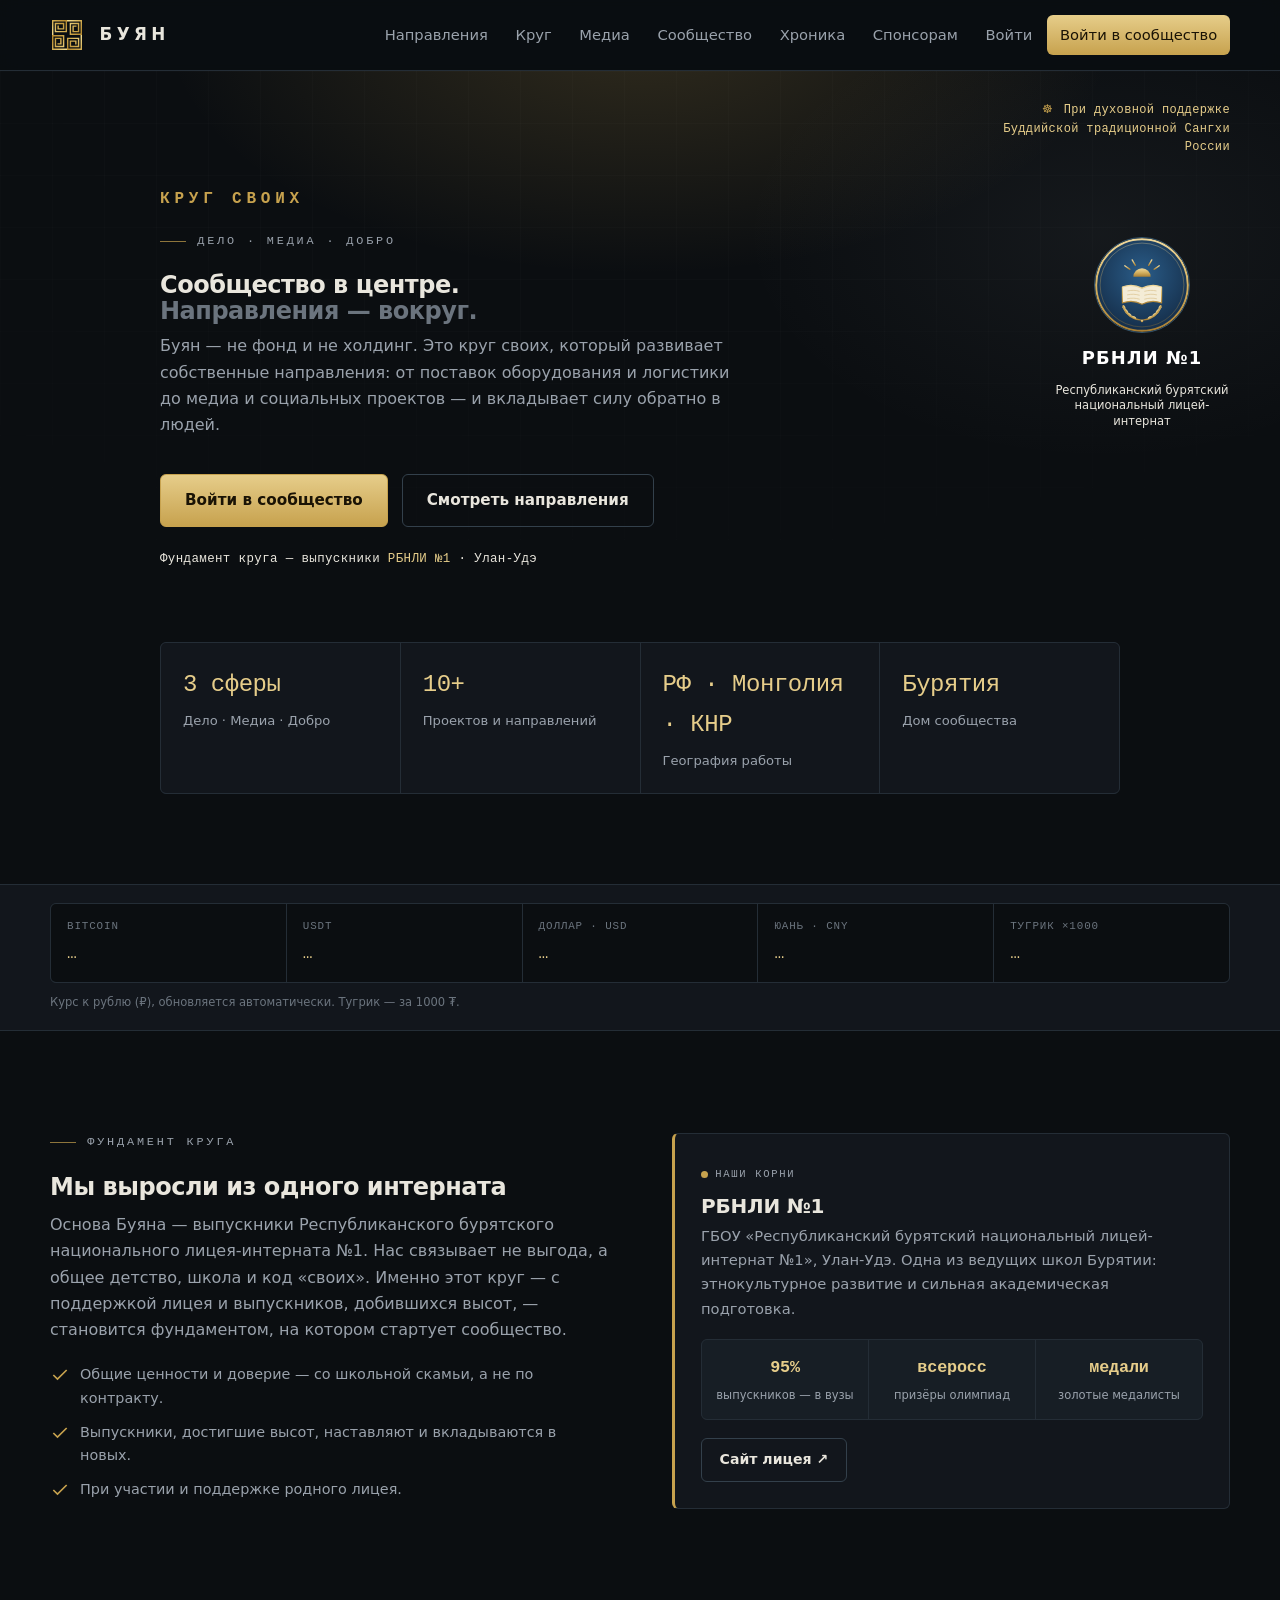
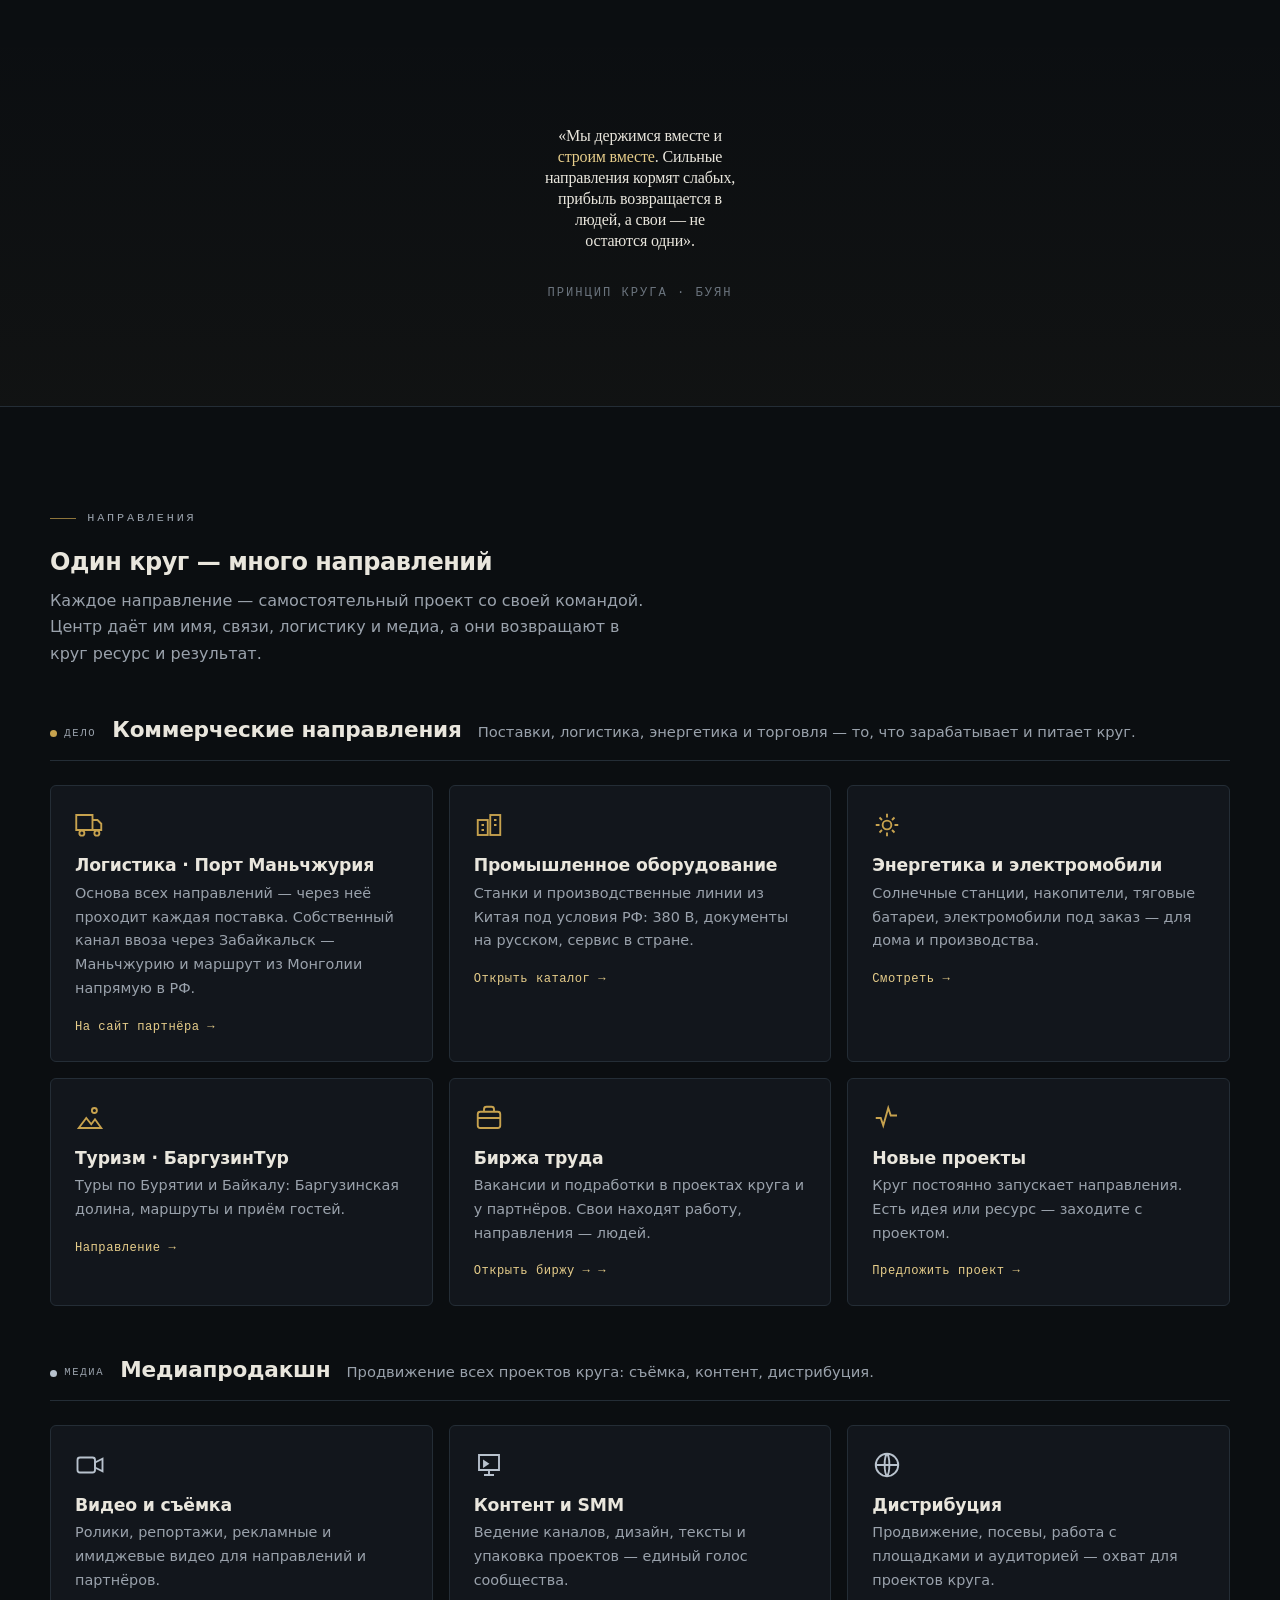
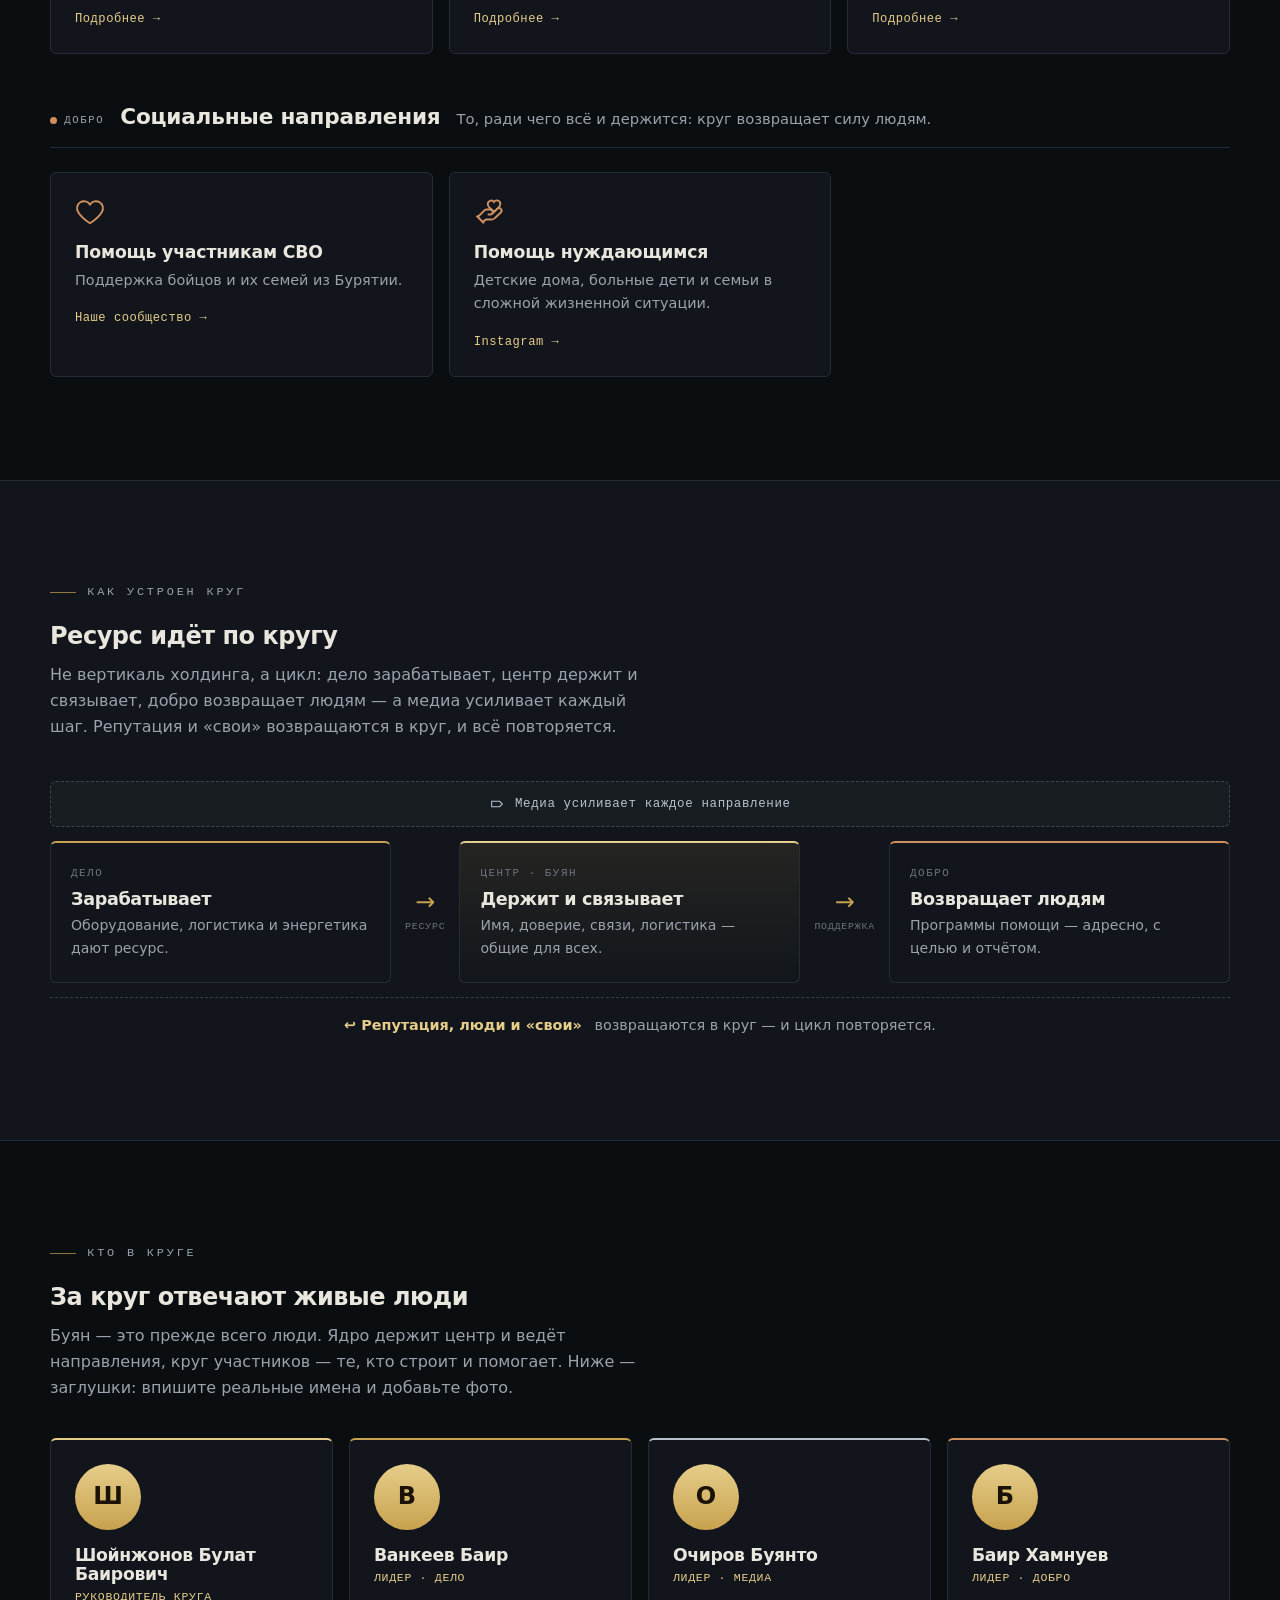
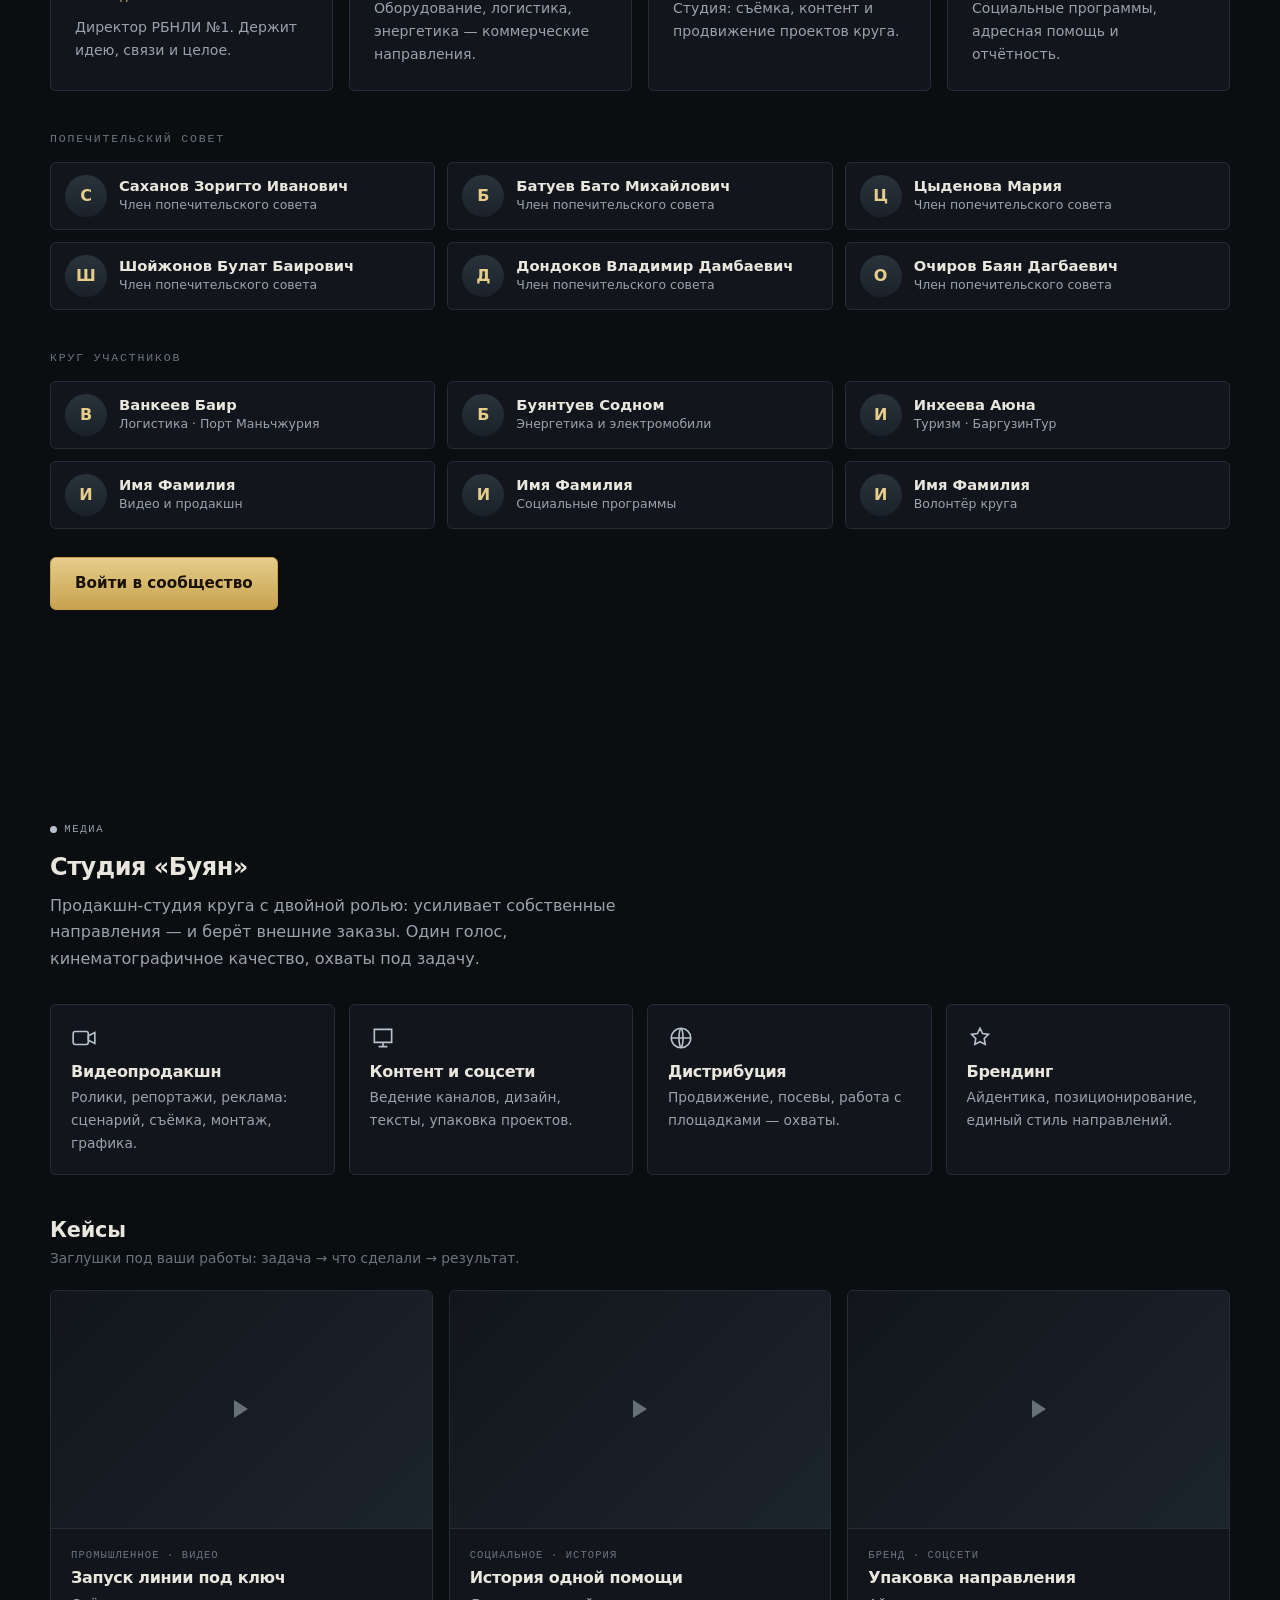
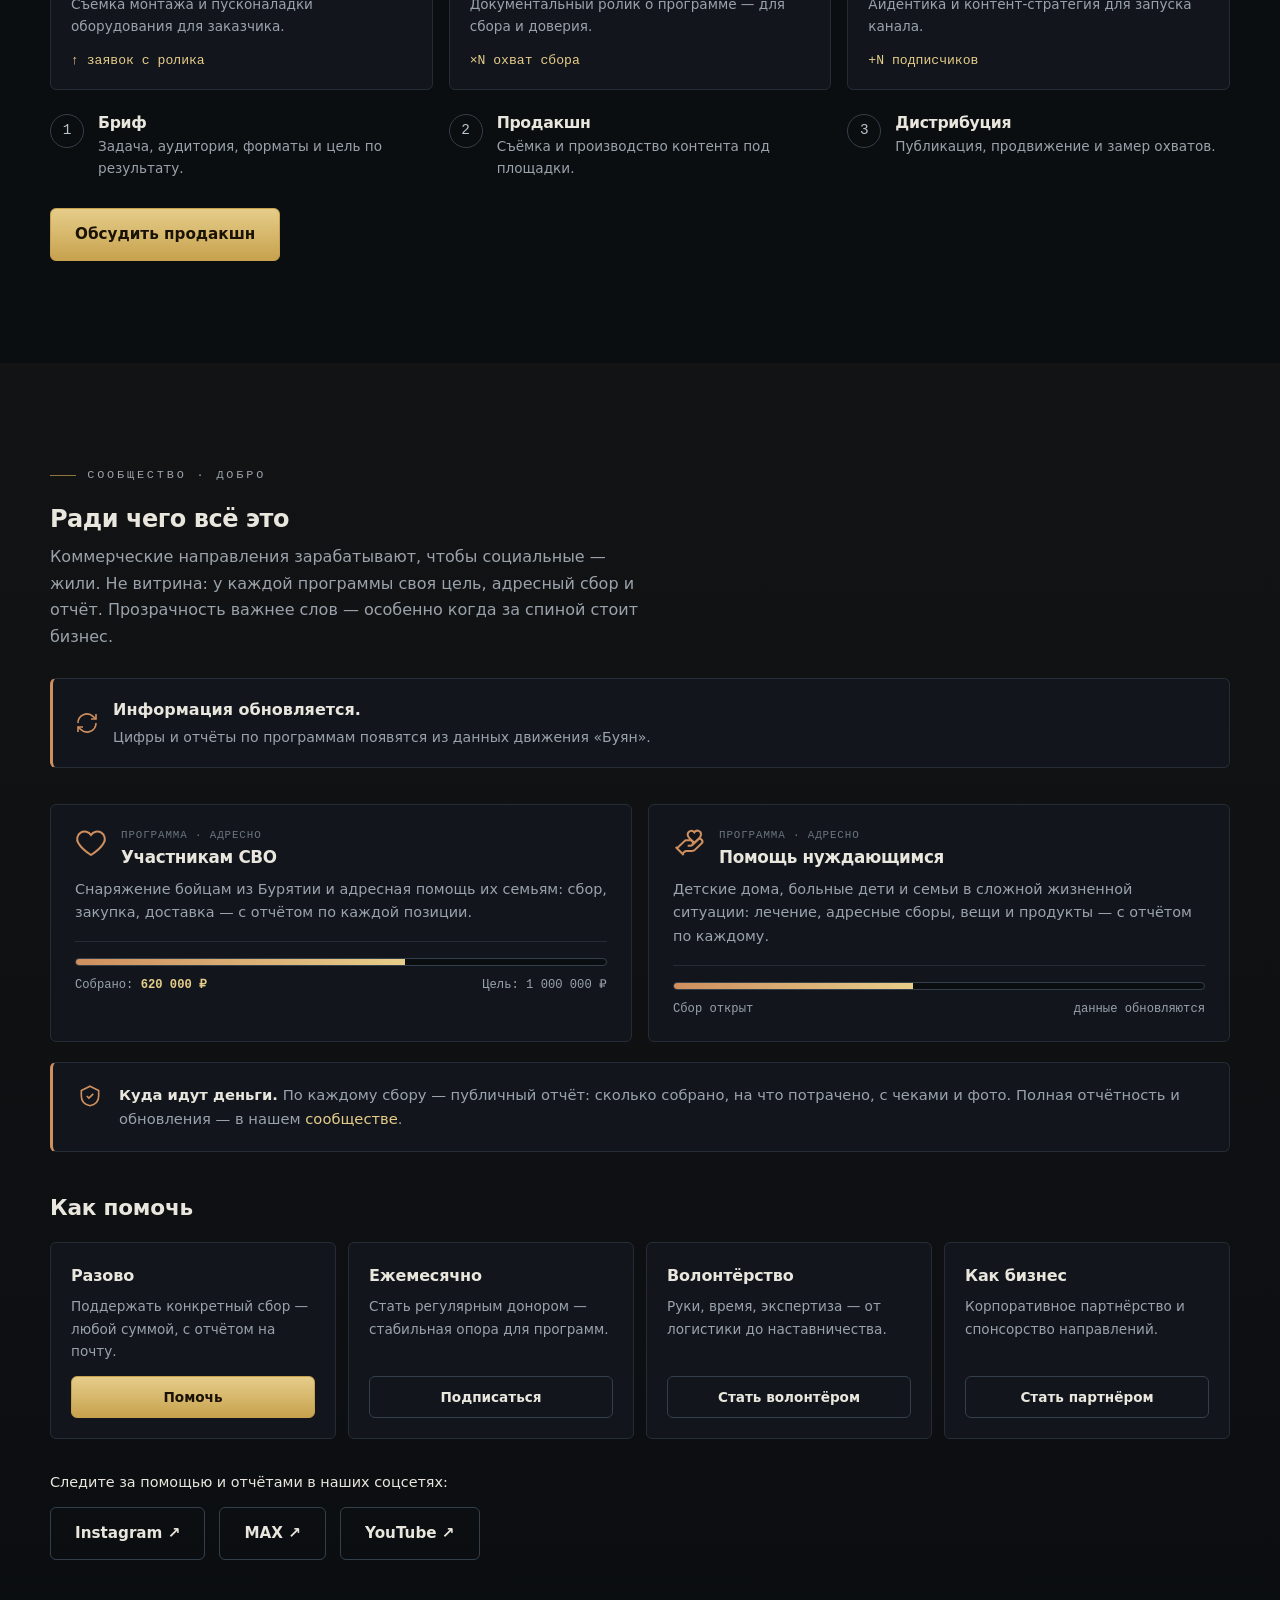
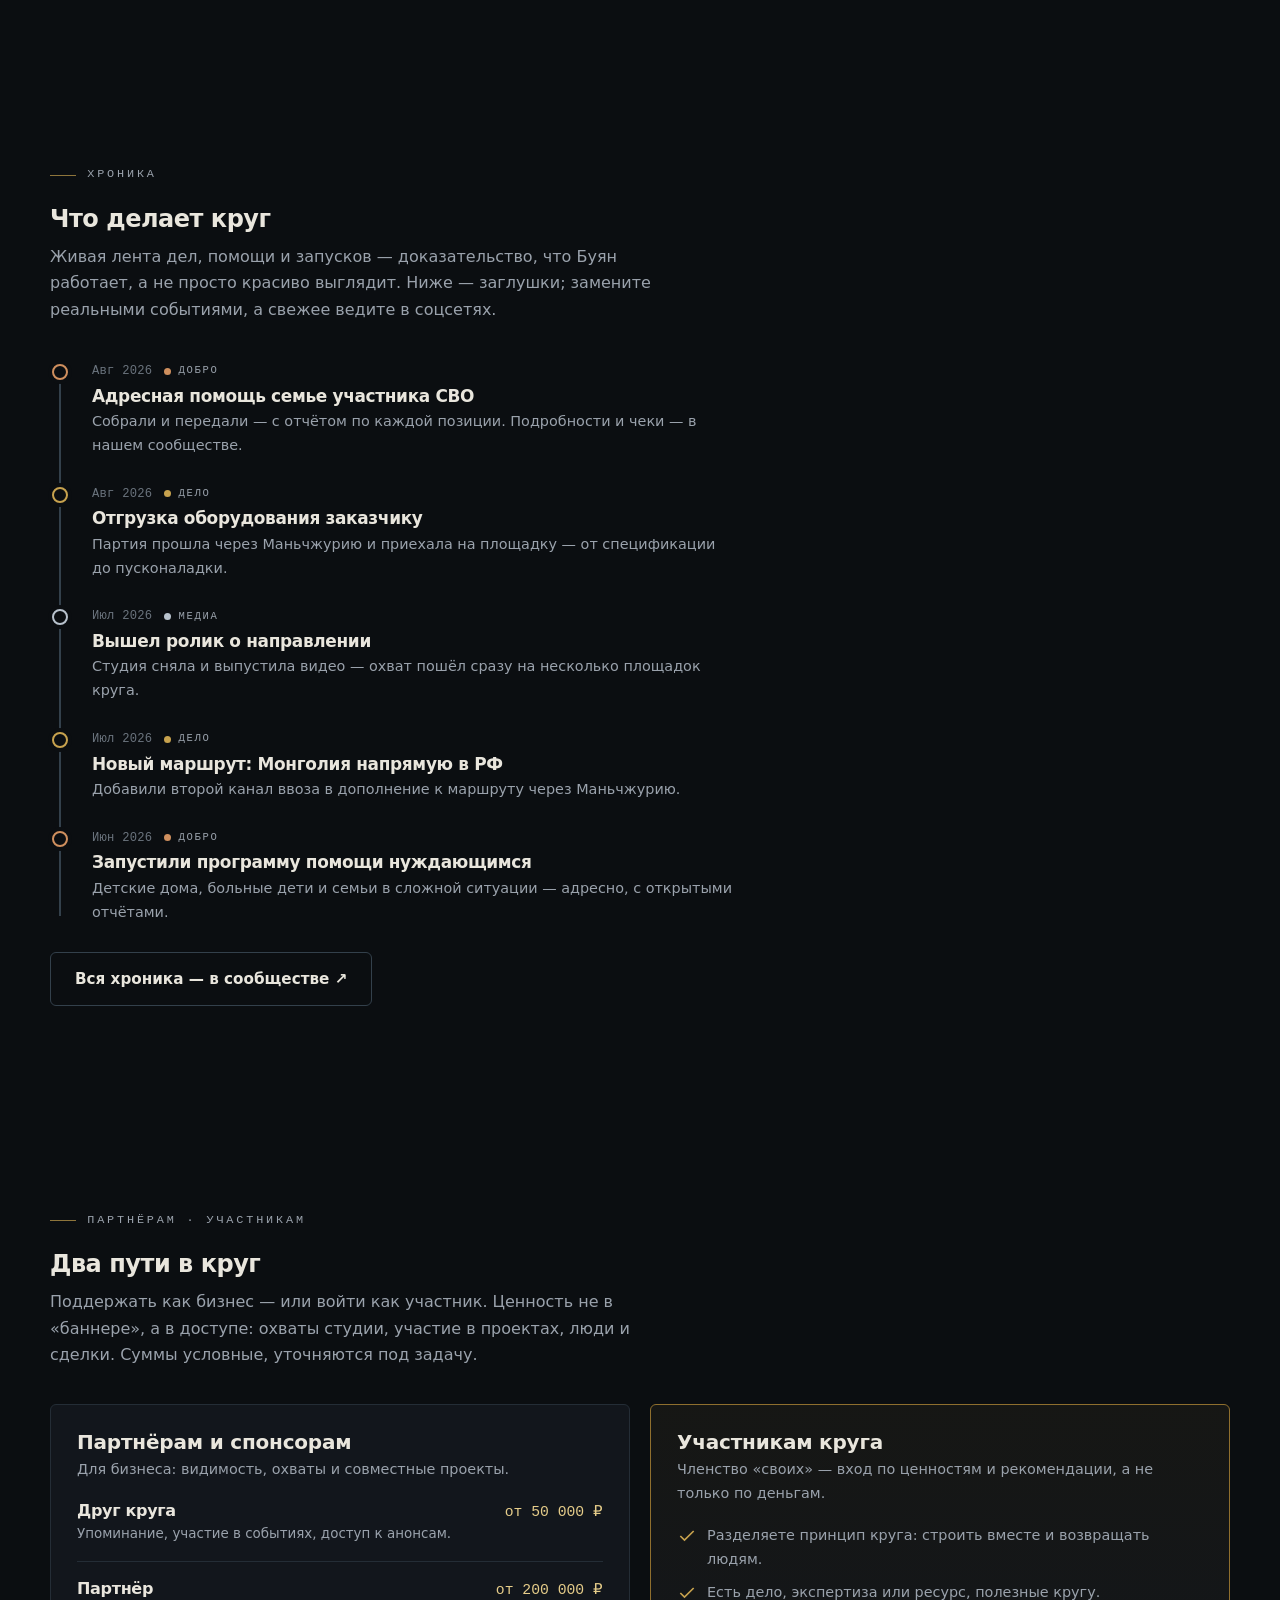
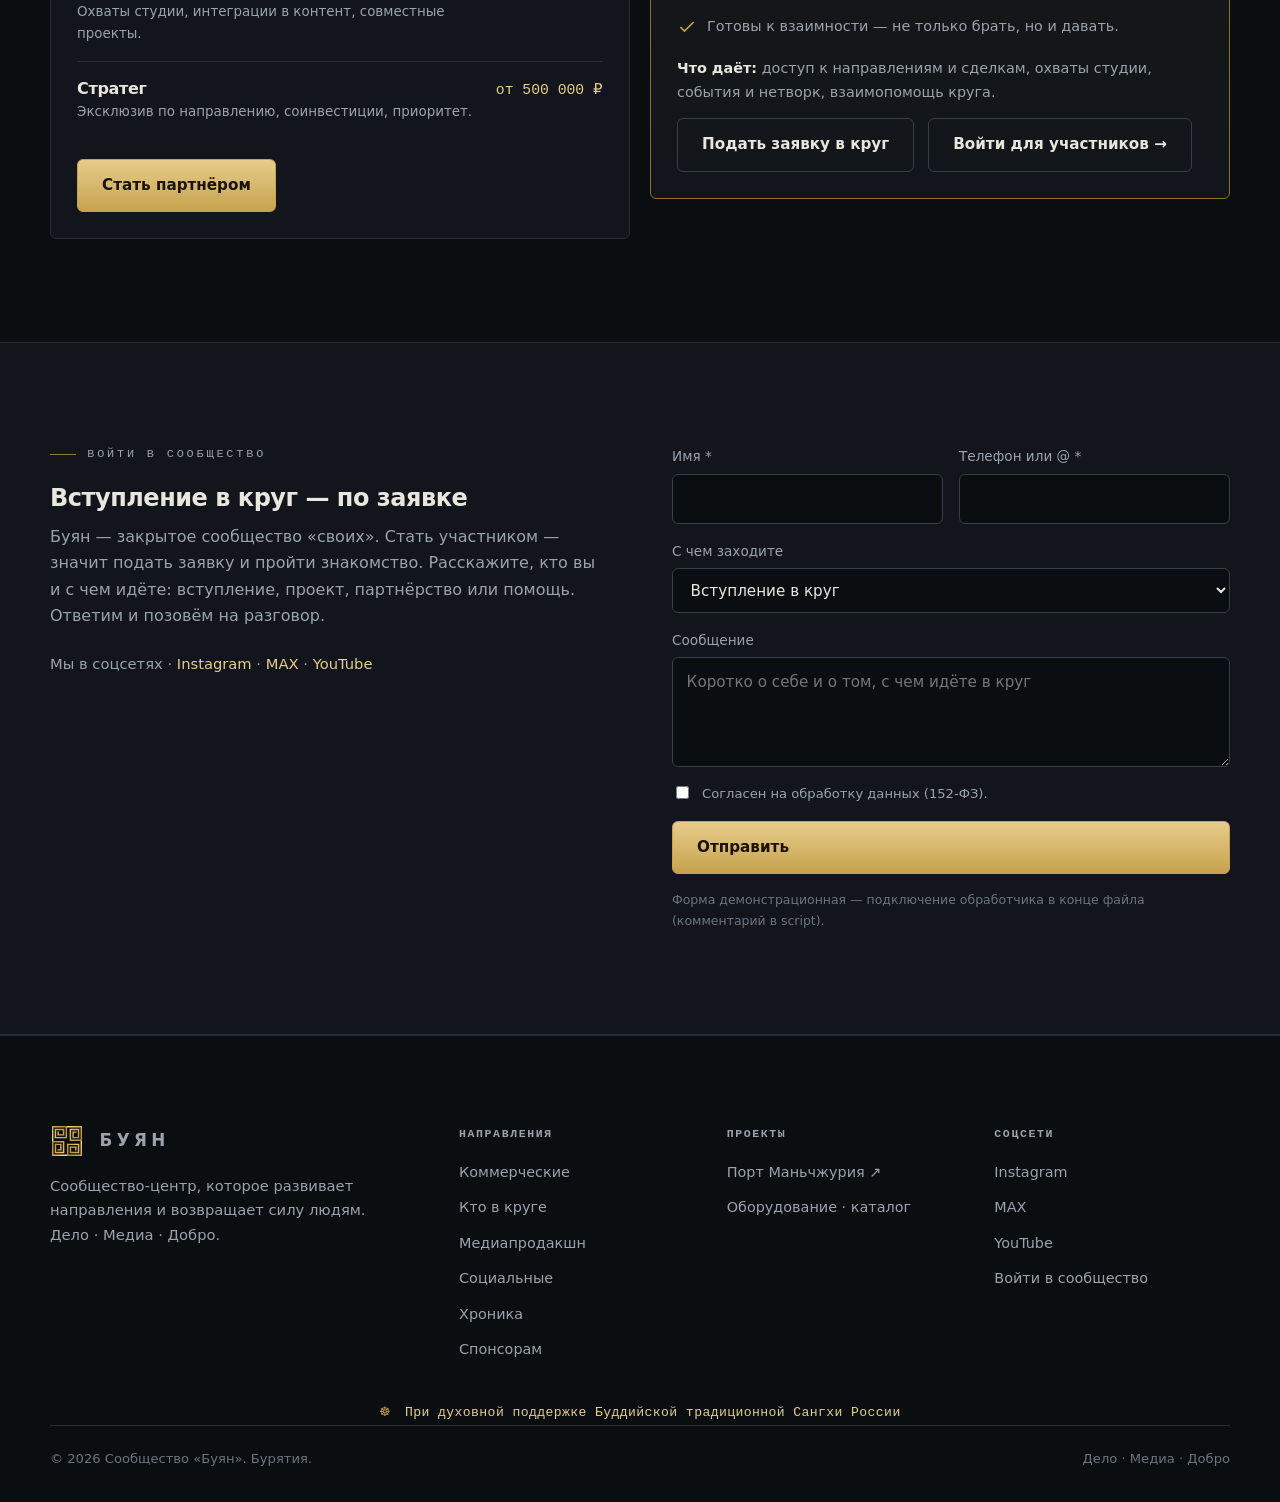
==== commit be481467: "Попечительский совет: +Очиров Баян Дагбаевич (6 человек) Co-Authored-By: Claude Opus 4.8 <noreply@an" ====
--- a/index.html
+++ b/index.html
@@ -701,6 +701,7 @@
       <div class="pmini"><div class="a">Ц</div><div><div class="n">Цыденова Мария</div><div class="r">Член попечительского совета</div></div></div>
       <div class="pmini"><div class="a">Ш</div><div><div class="n">Шойжонов Булат Баирович</div><div class="r">Член попечительского совета</div></div></div>
       <div class="pmini"><div class="a">Д</div><div><div class="n">Дондоков Владимир Дамбаевич</div><div class="r">Член попечительского совета</div></div></div>
+      <div class="pmini"><div class="a">О</div><div><div class="n">Очиров Баян Дагбаевич</div><div class="r">Член попечительского совета</div></div></div>
     </div>
 
     <p class="people-sub reveal">Круг участников</p>
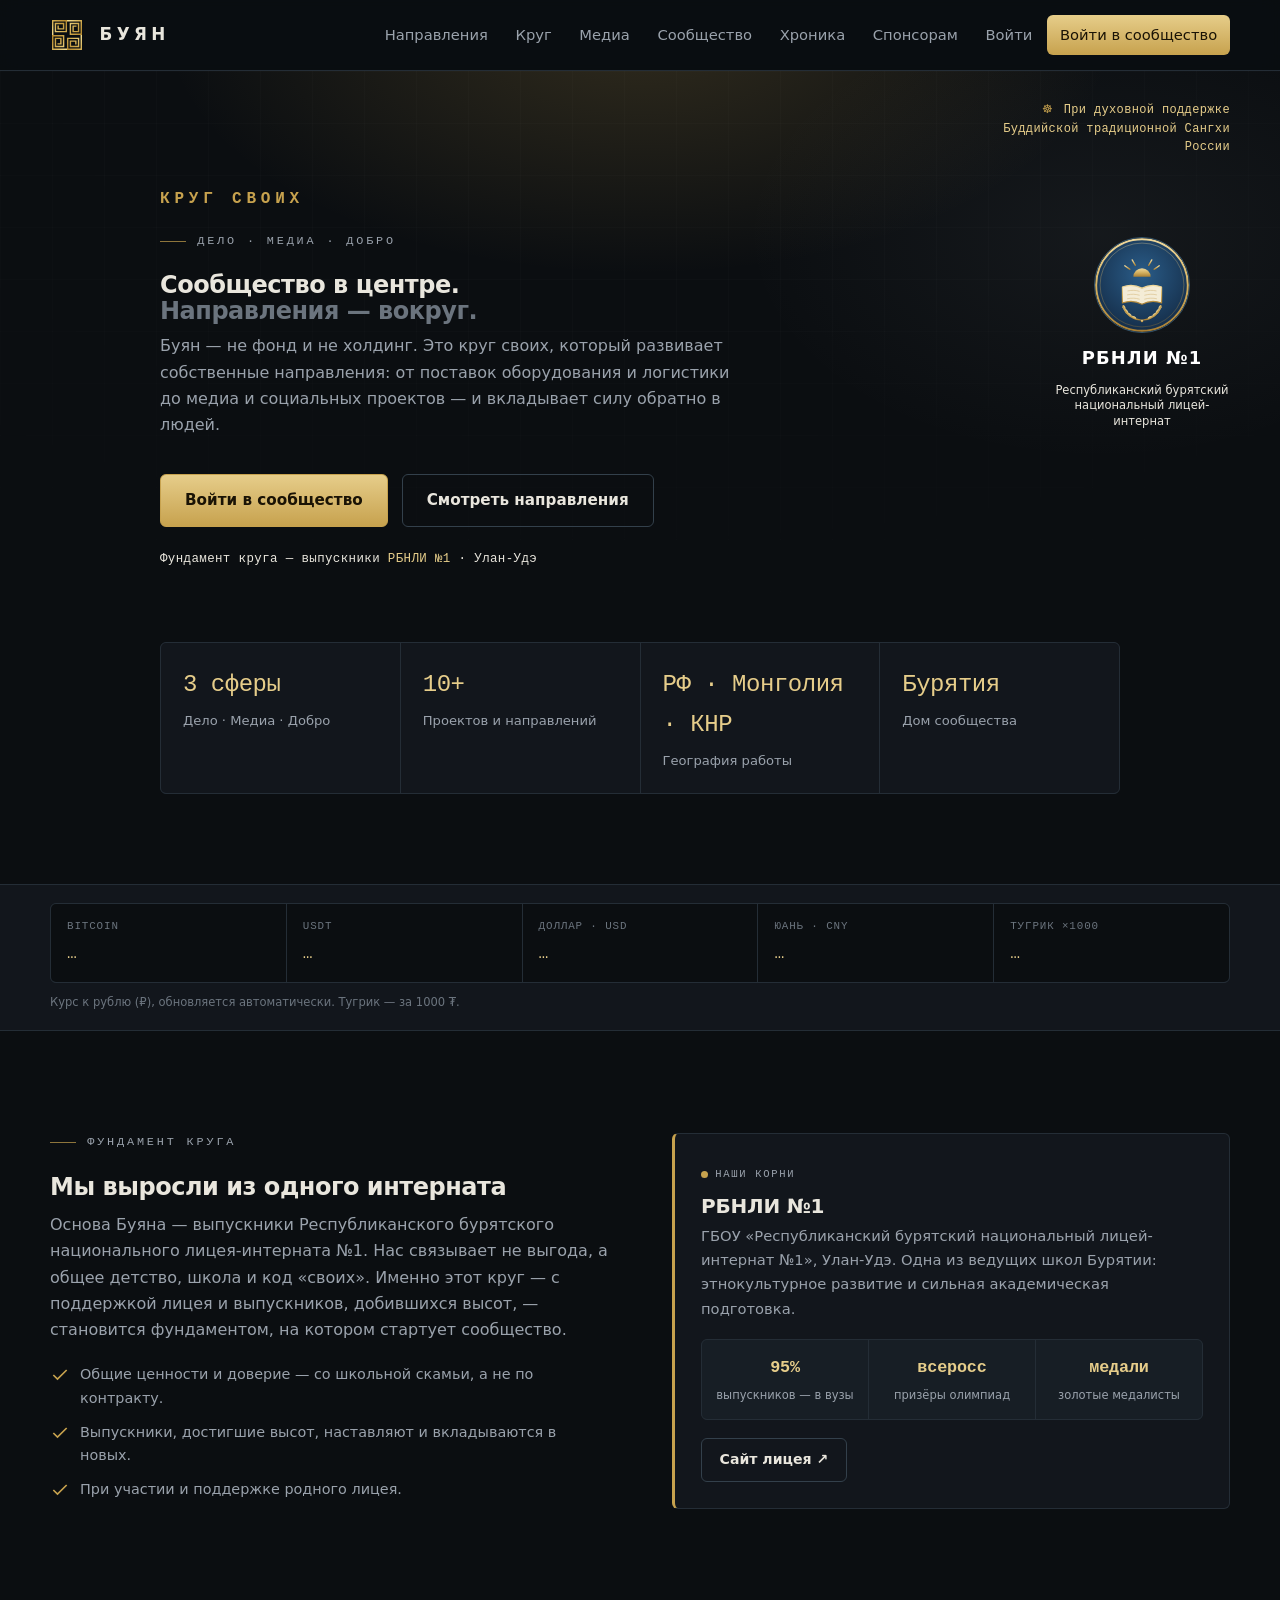
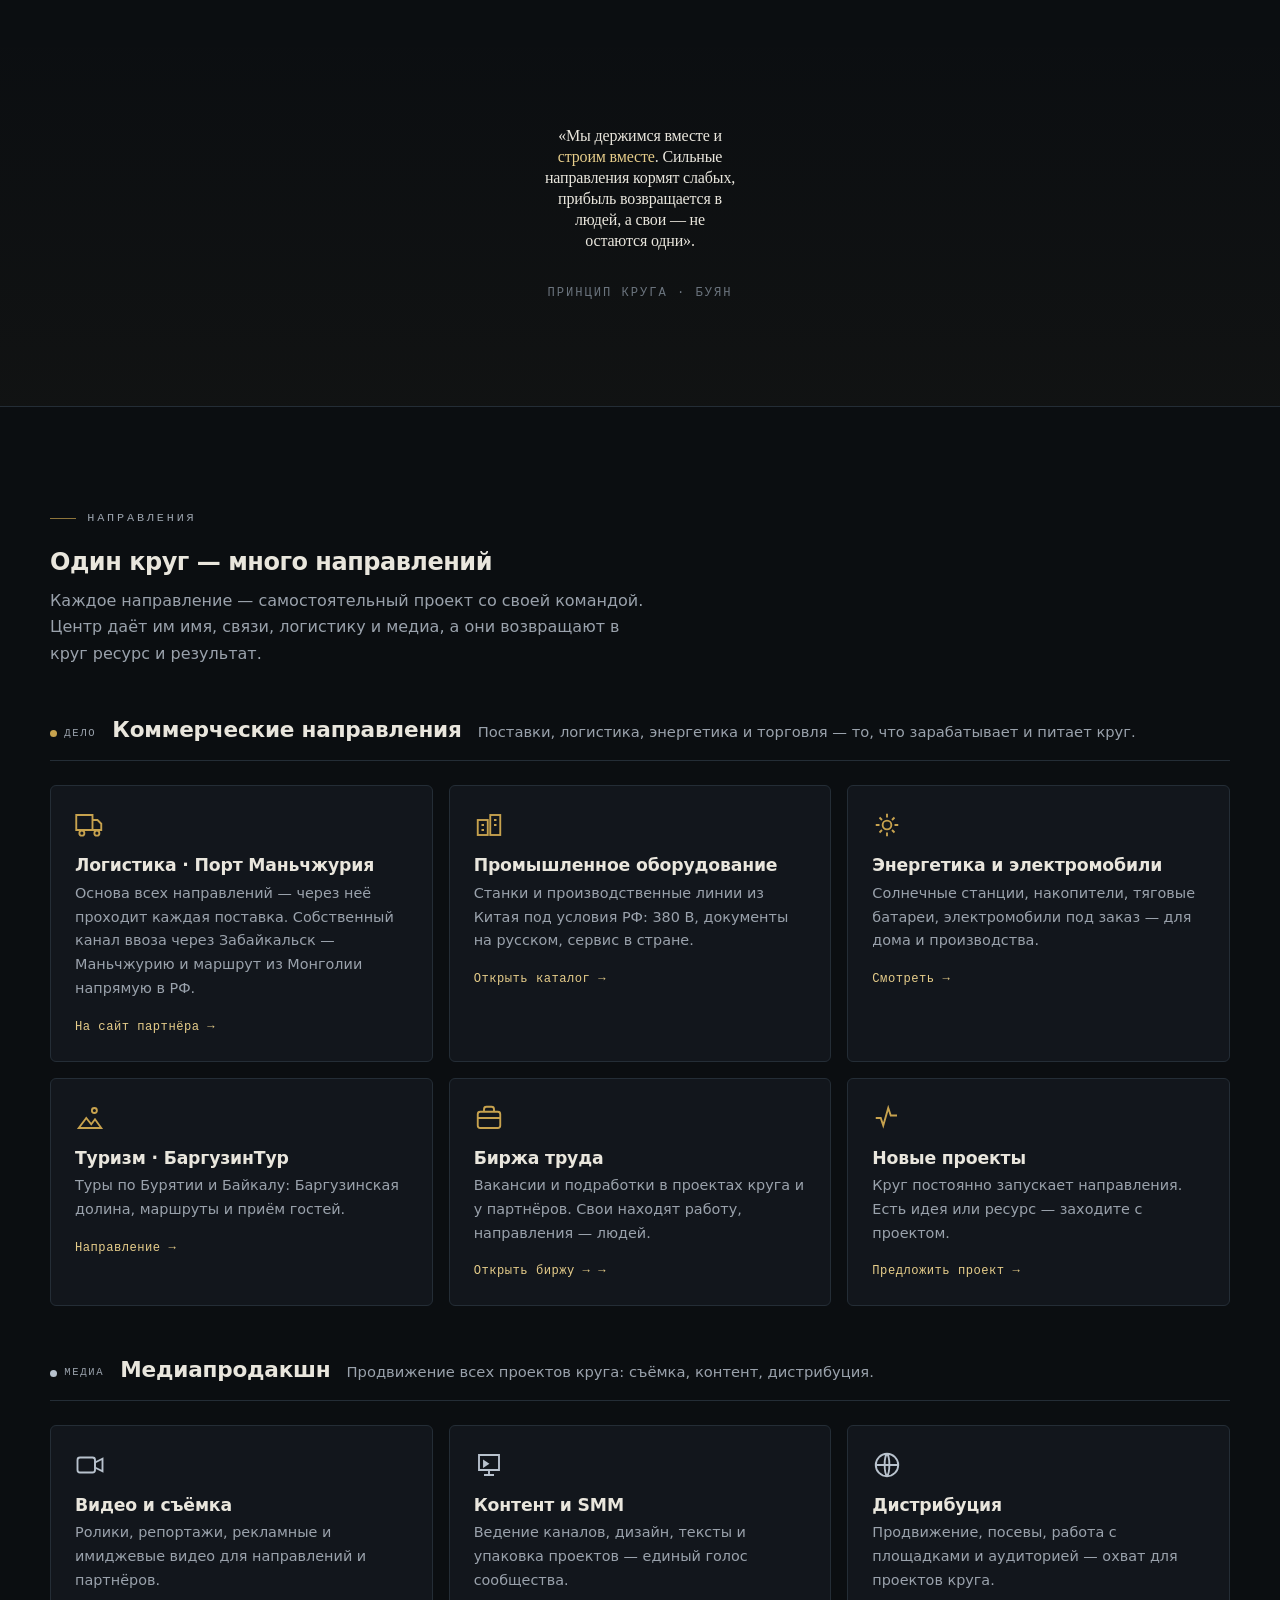
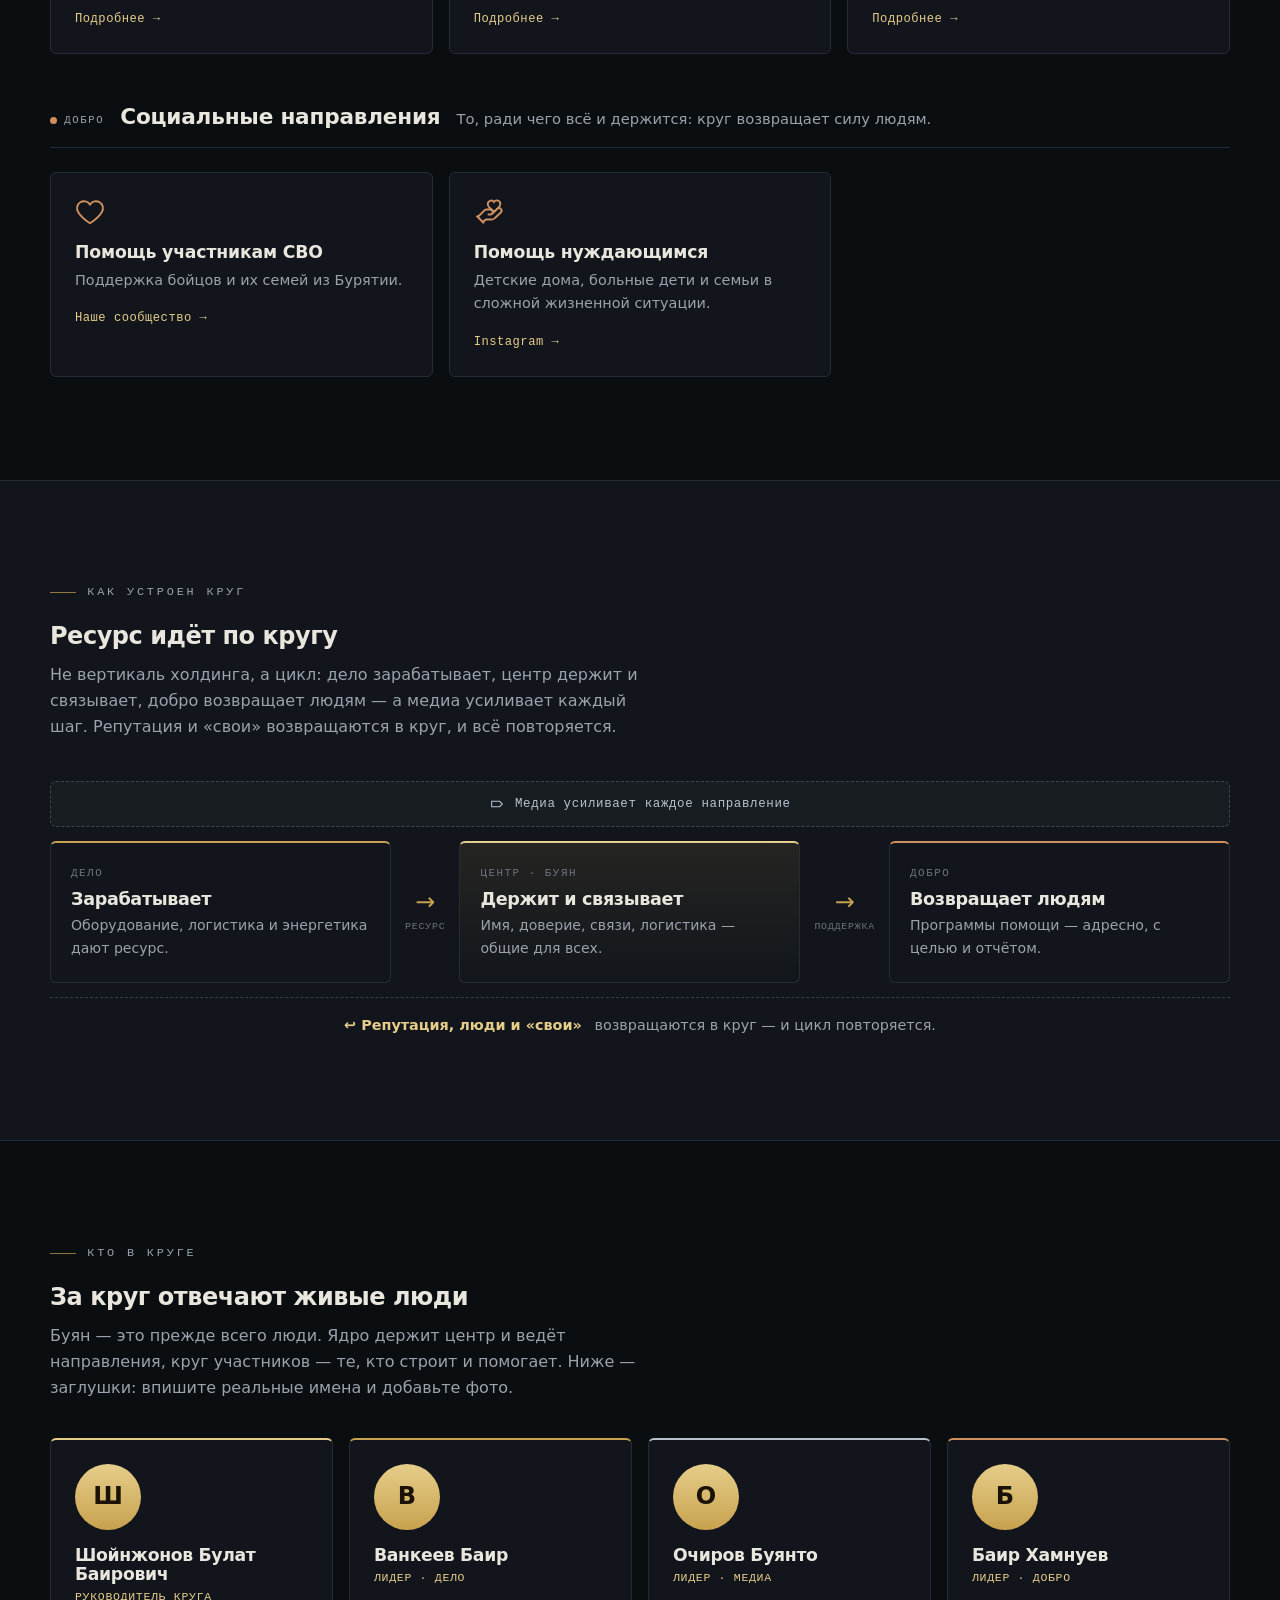
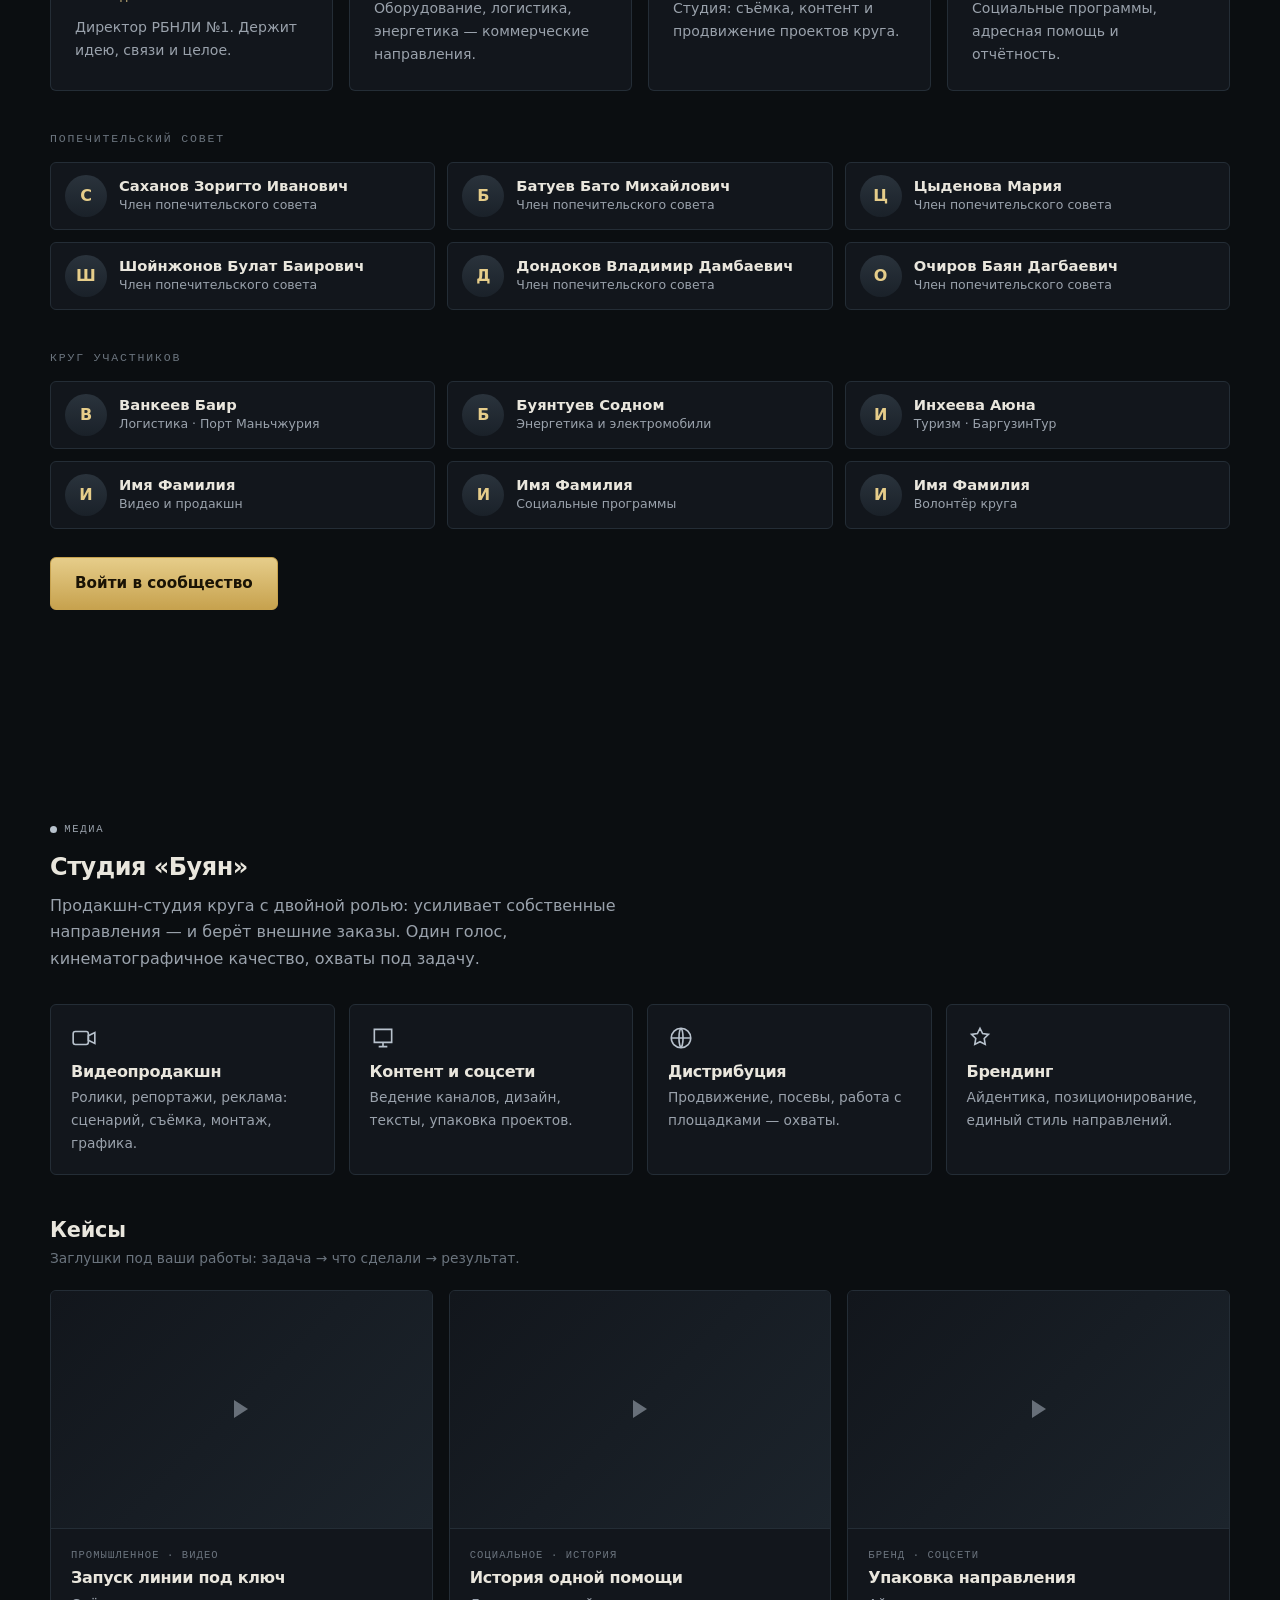
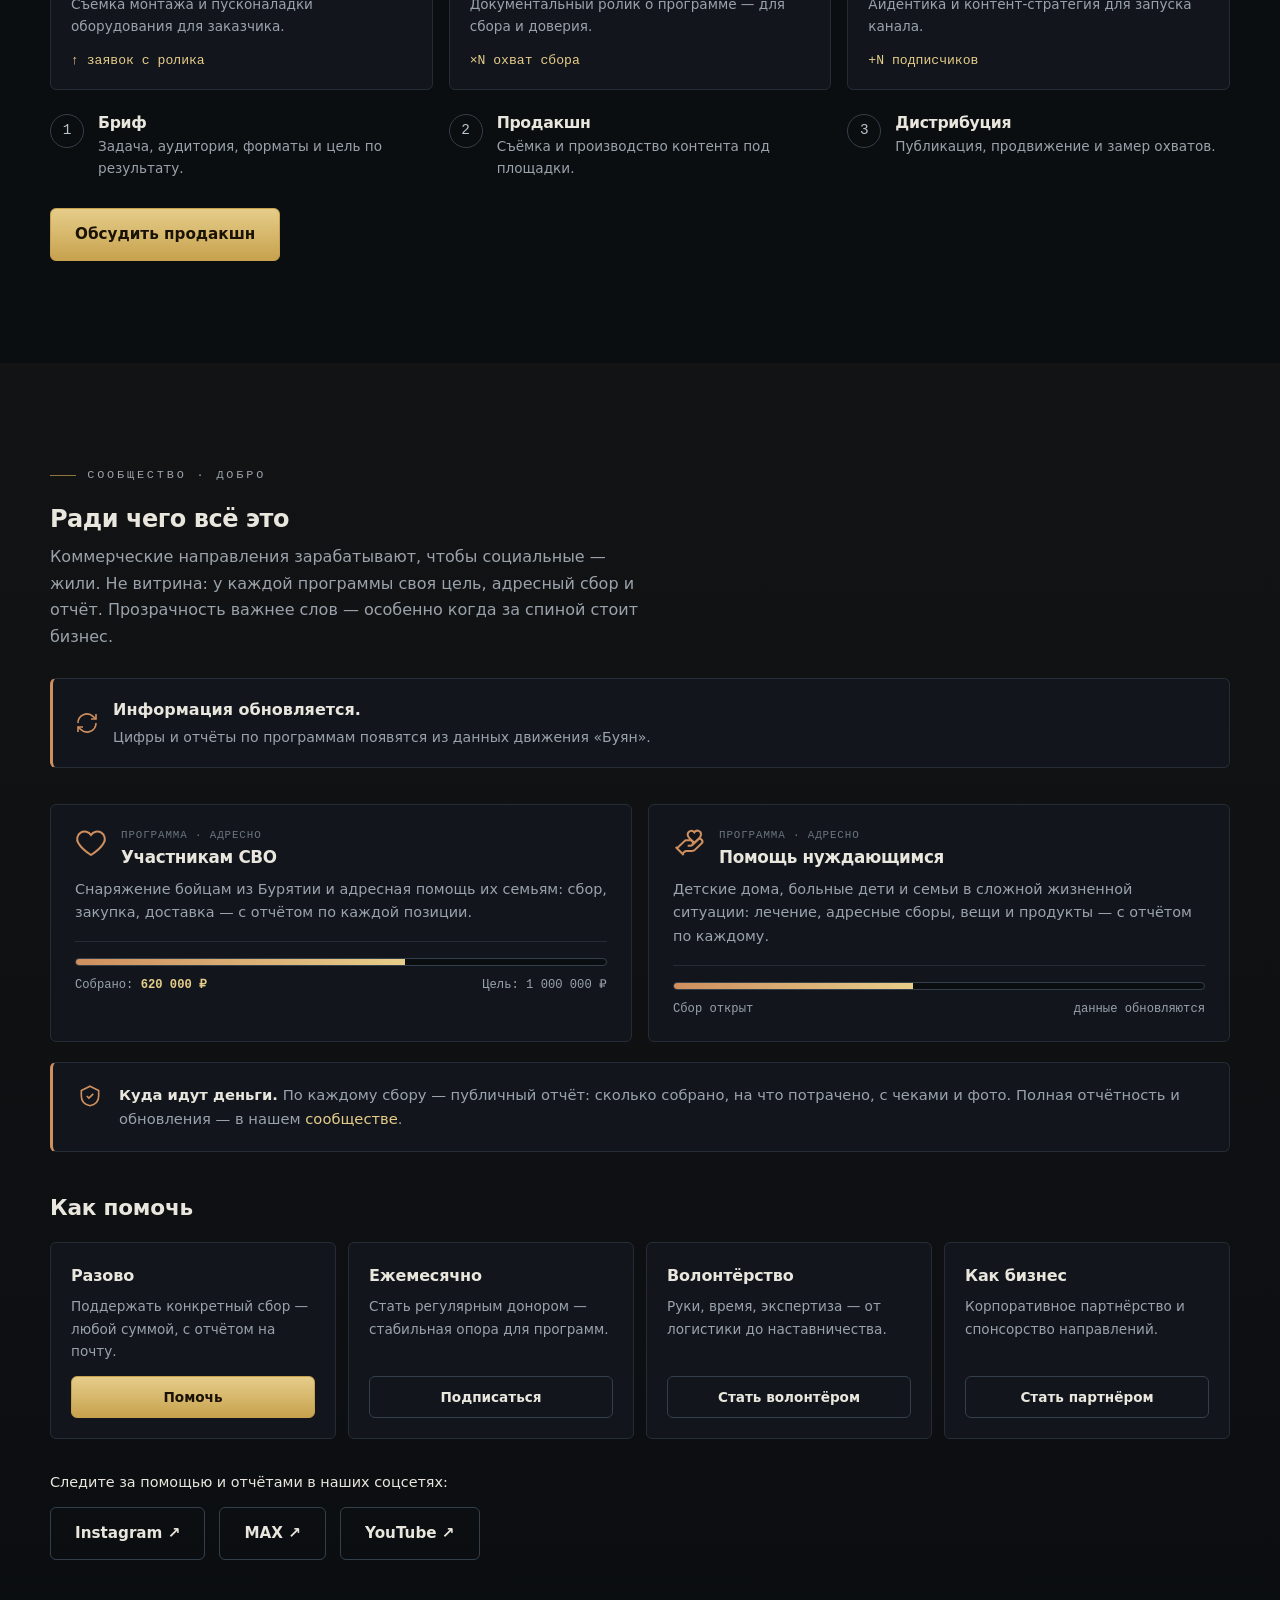
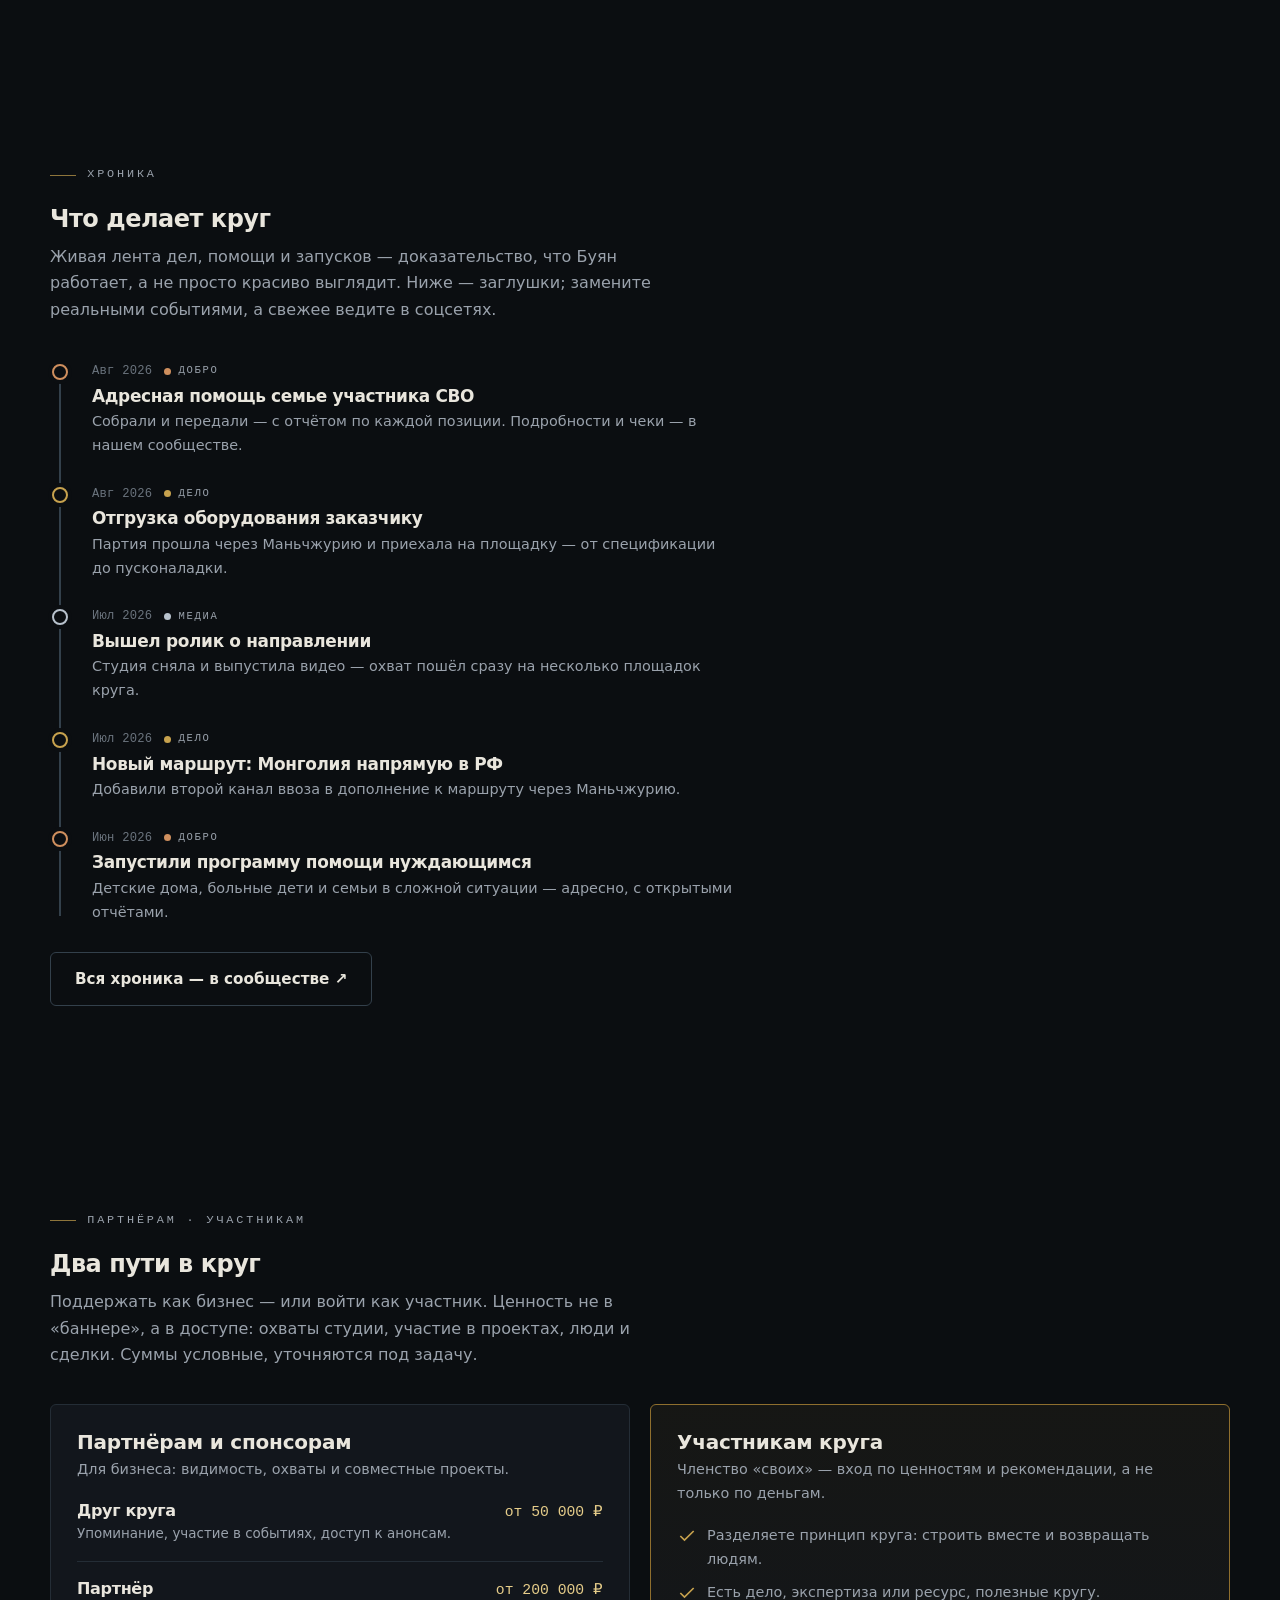
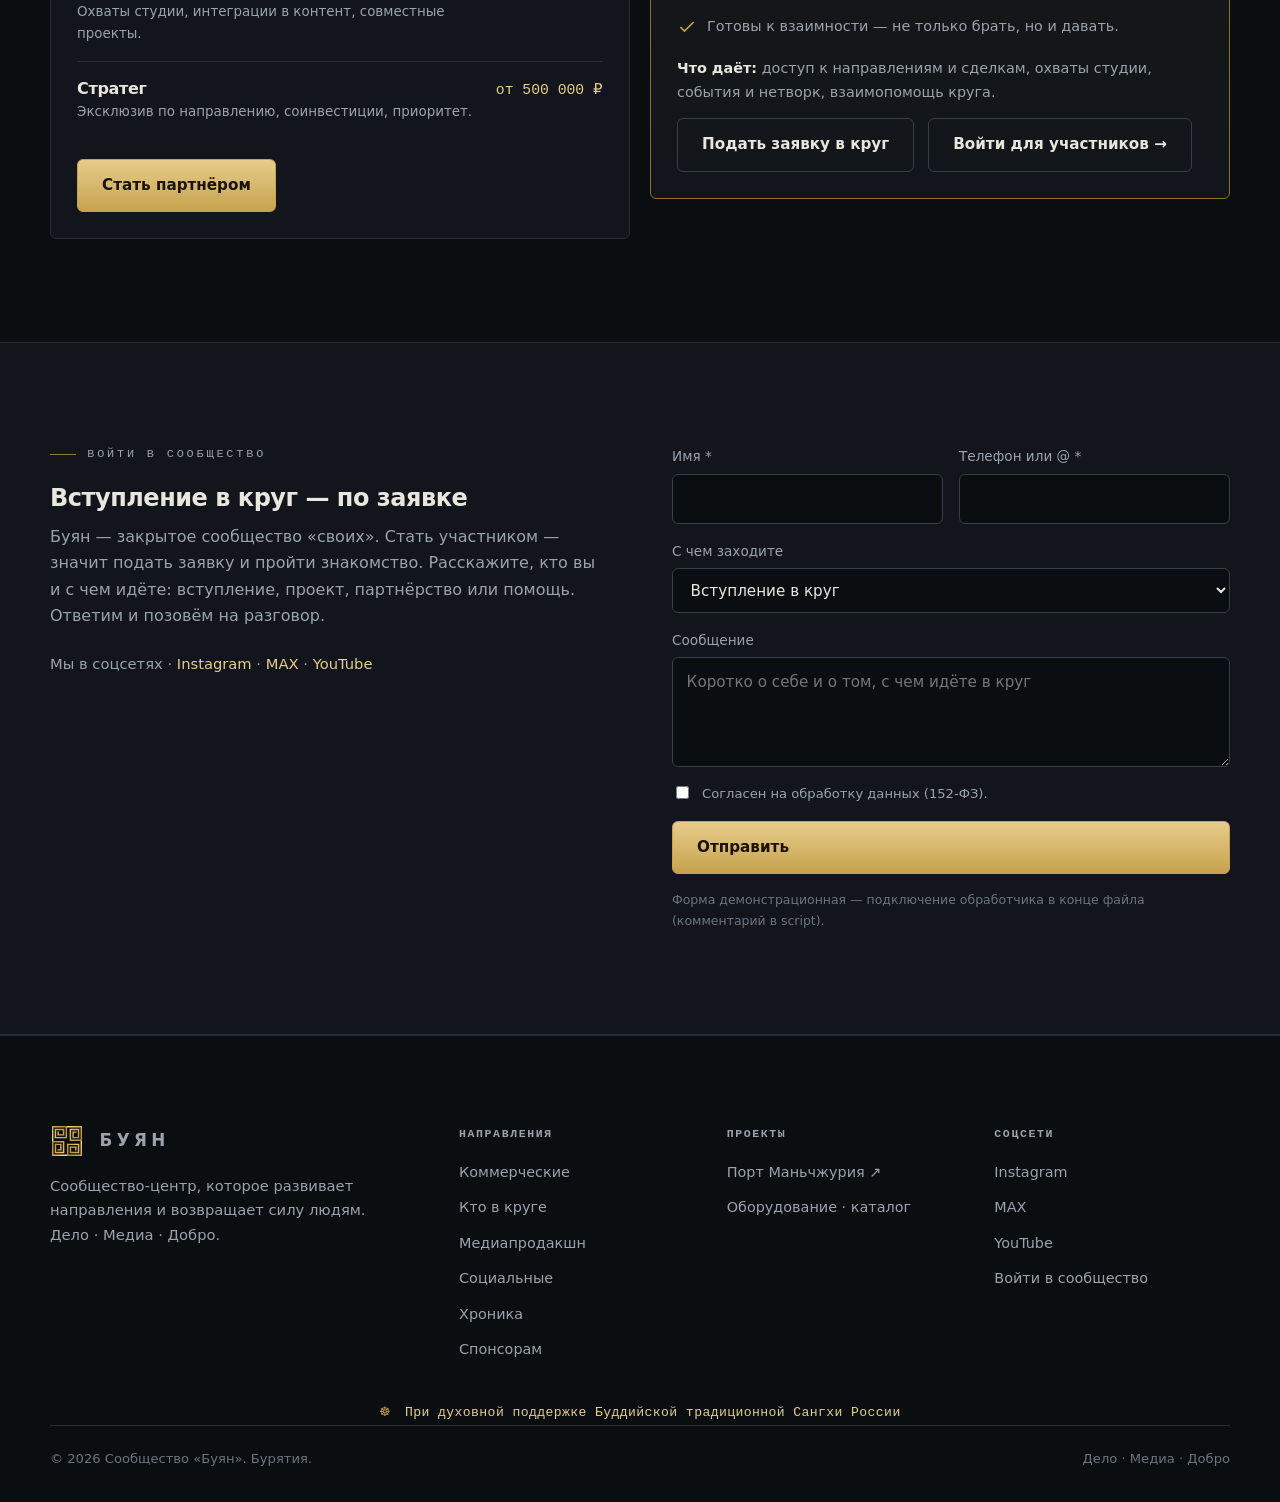
==== commit 9ed11736: "Исправлено написание: Шойнжонов (везде) Co-Authored-By: Claude Opus 4.8 <noreply@anthropic.com>" ====
--- a/index.html
+++ b/index.html
@@ -699,7 +699,7 @@
       <div class="pmini"><div class="a">С</div><div><div class="n">Саханов Зоригто Иванович</div><div class="r">Член попечительского совета</div></div></div>
       <div class="pmini"><div class="a">Б</div><div><div class="n">Батуев Бато Михайлович</div><div class="r">Член попечительского совета</div></div></div>
       <div class="pmini"><div class="a">Ц</div><div><div class="n">Цыденова Мария</div><div class="r">Член попечительского совета</div></div></div>
-      <div class="pmini"><div class="a">Ш</div><div><div class="n">Шойжонов Булат Баирович</div><div class="r">Член попечительского совета</div></div></div>
+      <div class="pmini"><div class="a">Ш</div><div><div class="n">Шойнжонов Булат Баирович</div><div class="r">Член попечительского совета</div></div></div>
       <div class="pmini"><div class="a">Д</div><div><div class="n">Дондоков Владимир Дамбаевич</div><div class="r">Член попечительского совета</div></div></div>
       <div class="pmini"><div class="a">О</div><div><div class="n">Очиров Баян Дагбаевич</div><div class="r">Член попечительского совета</div></div></div>
     </div>
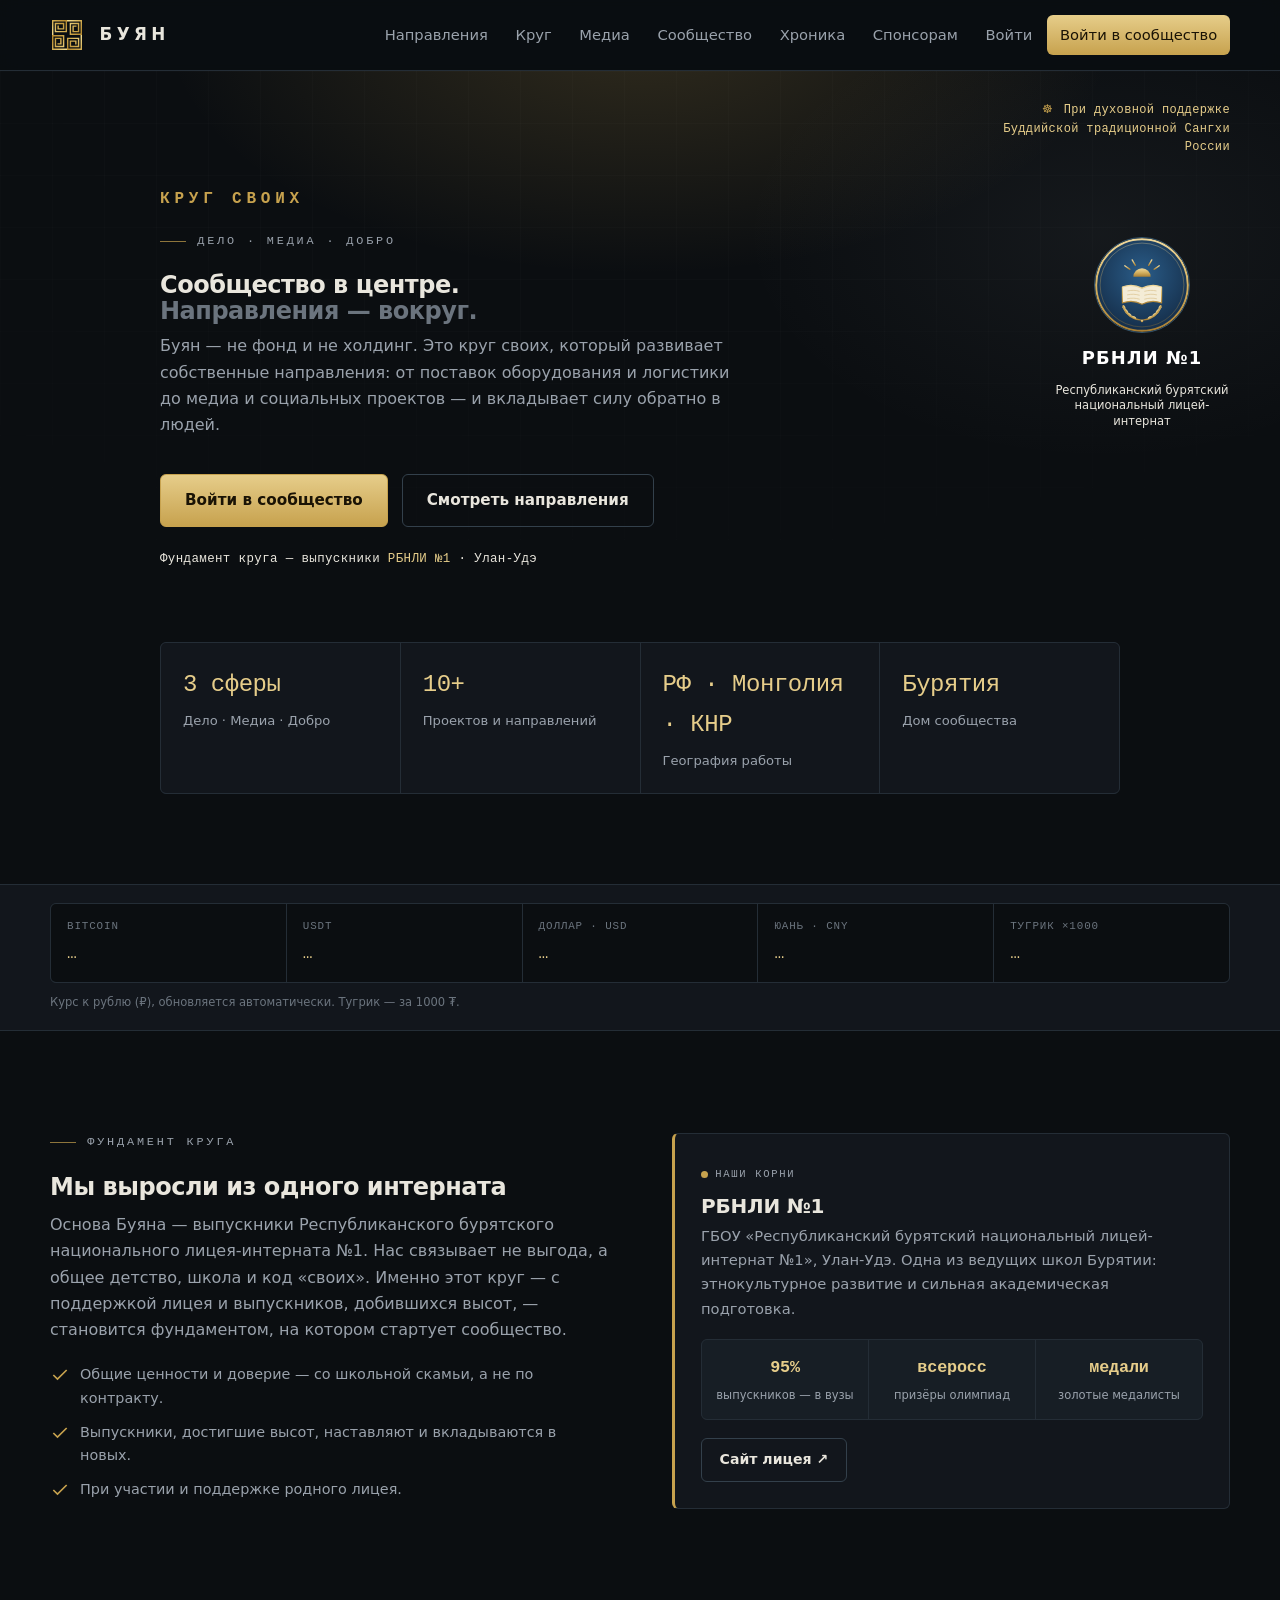
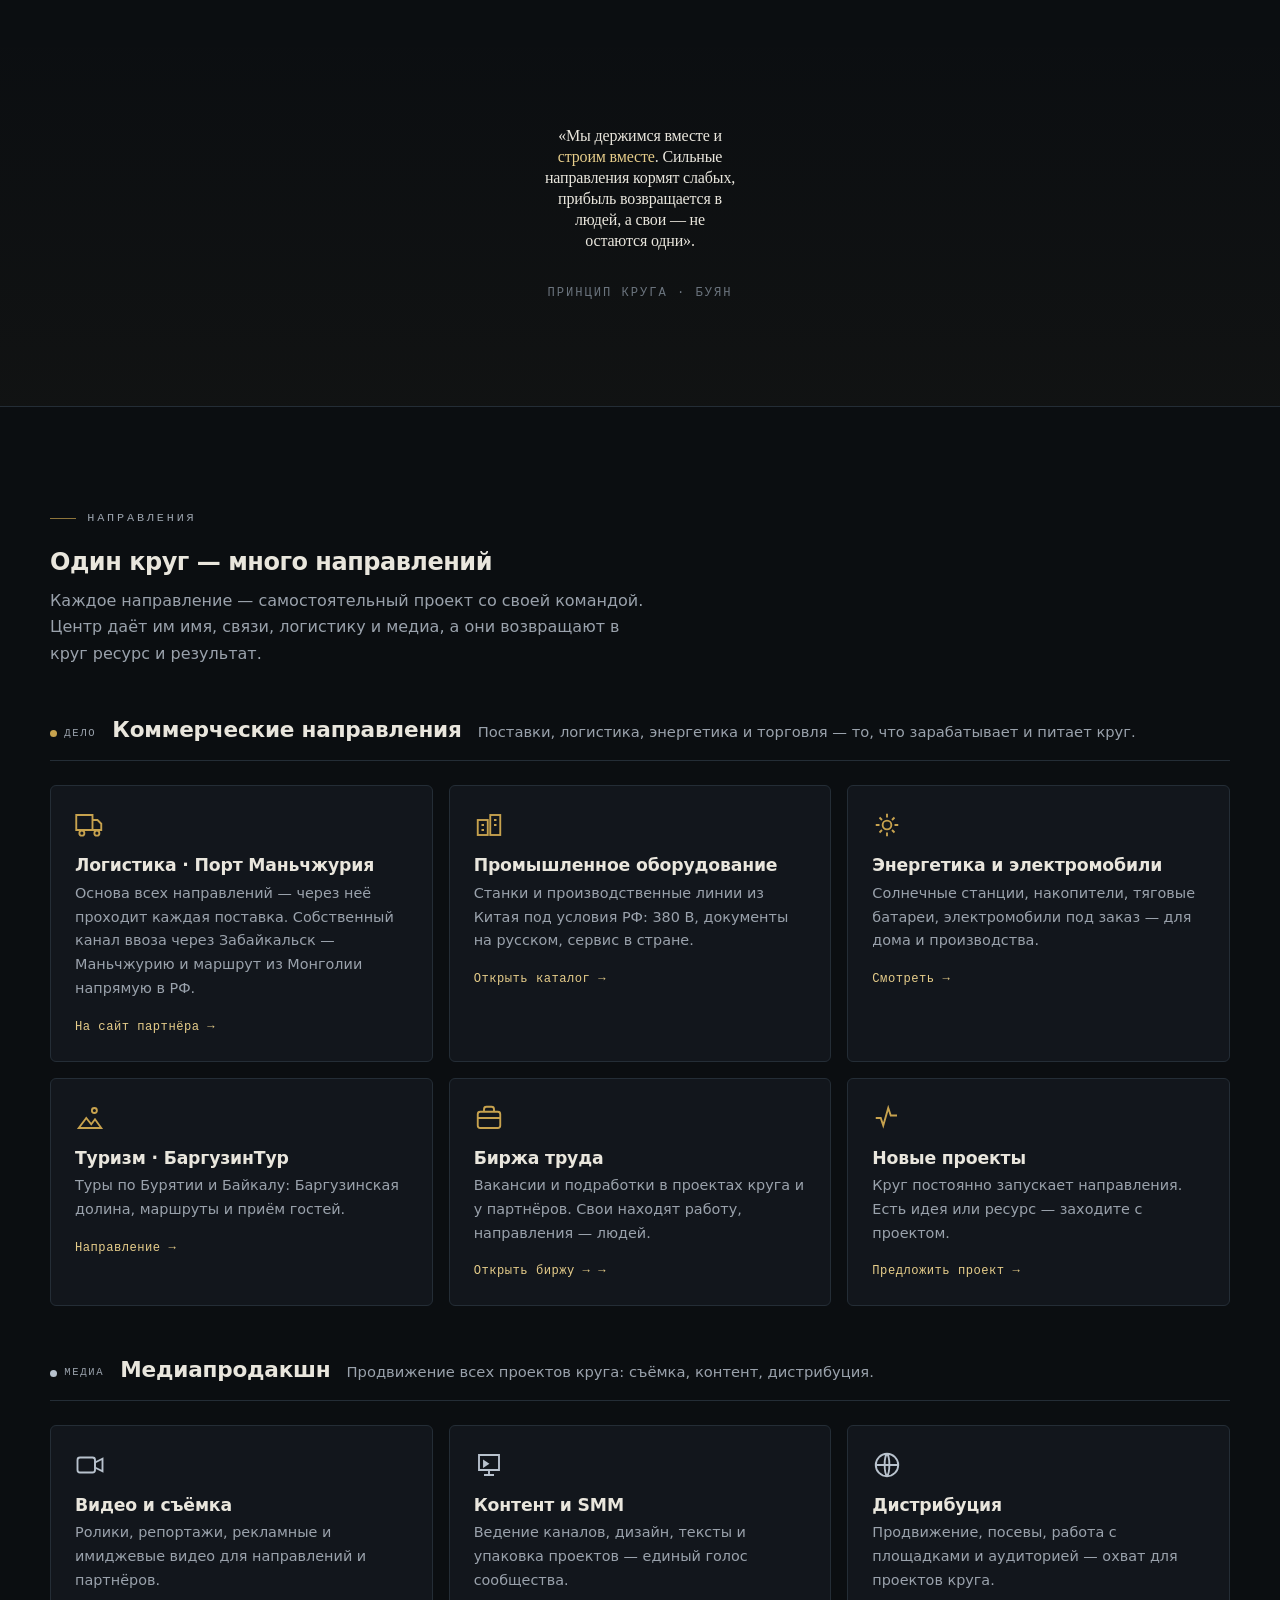
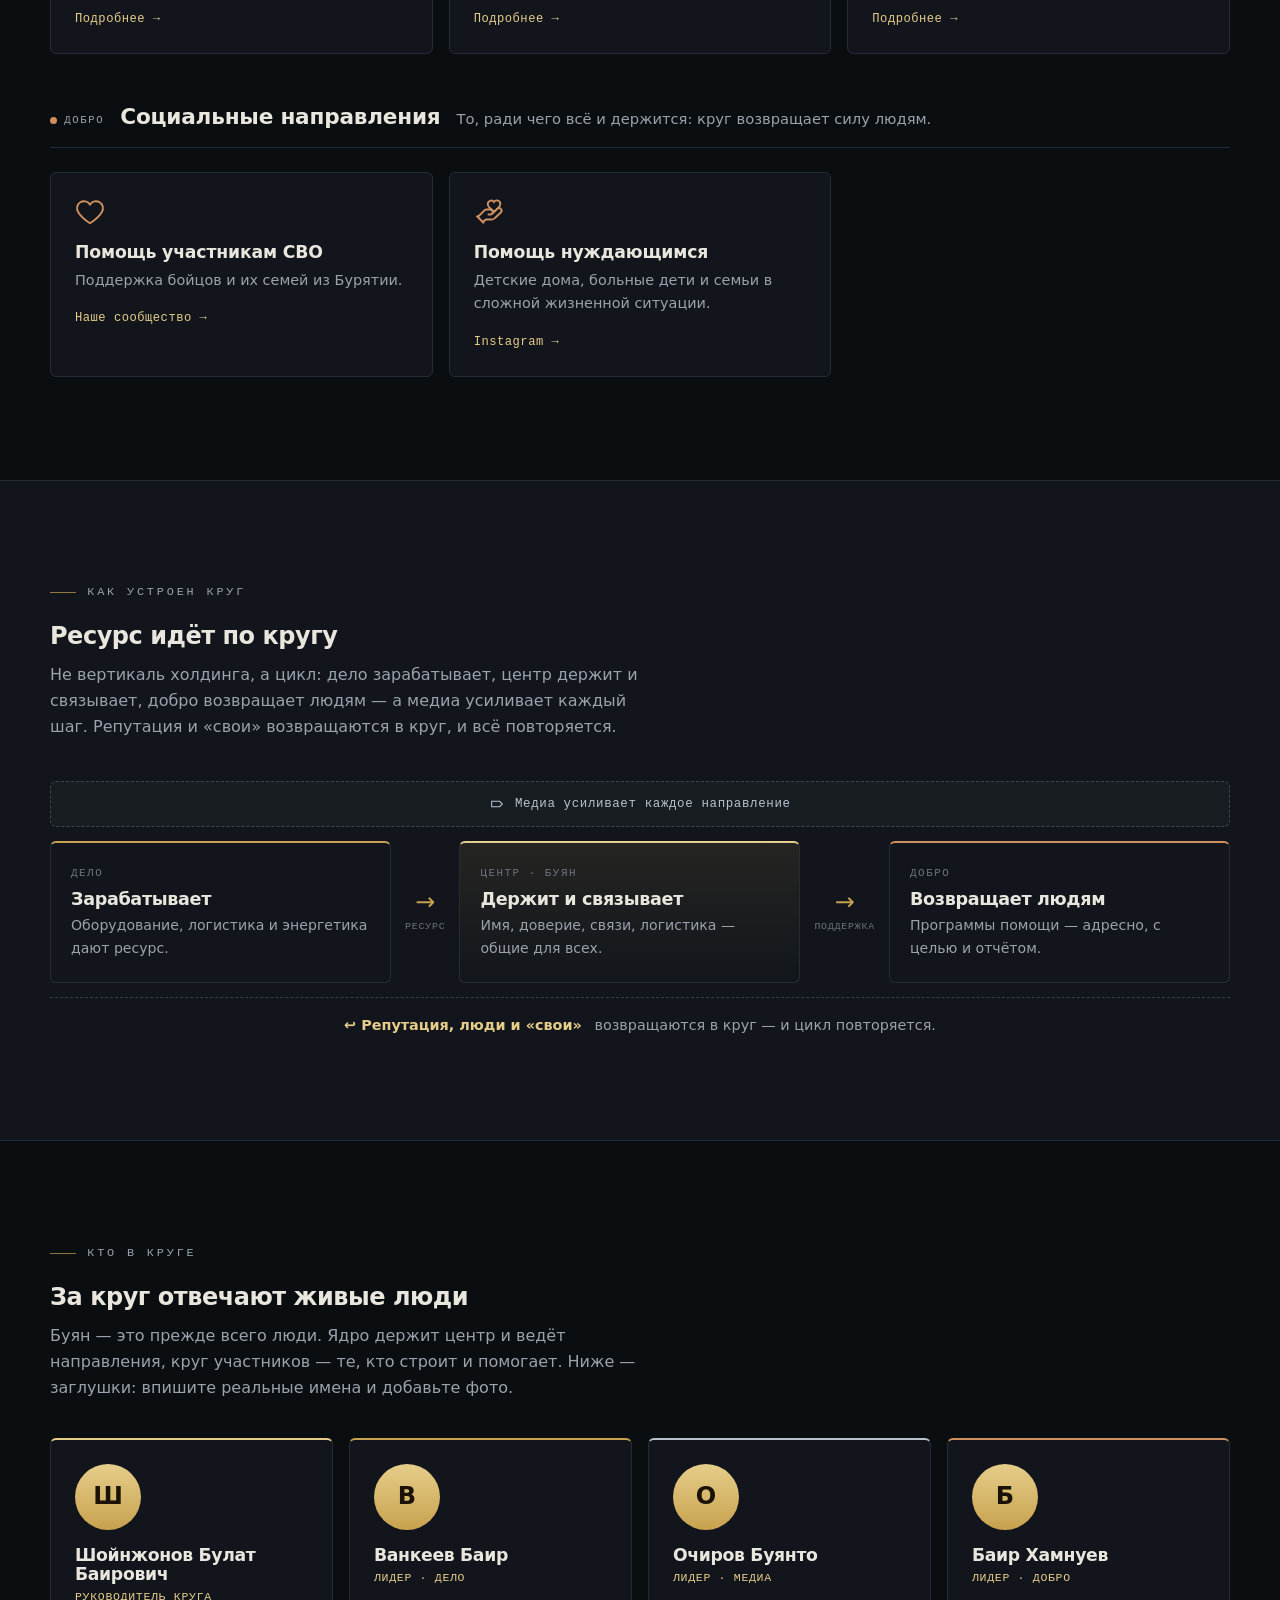
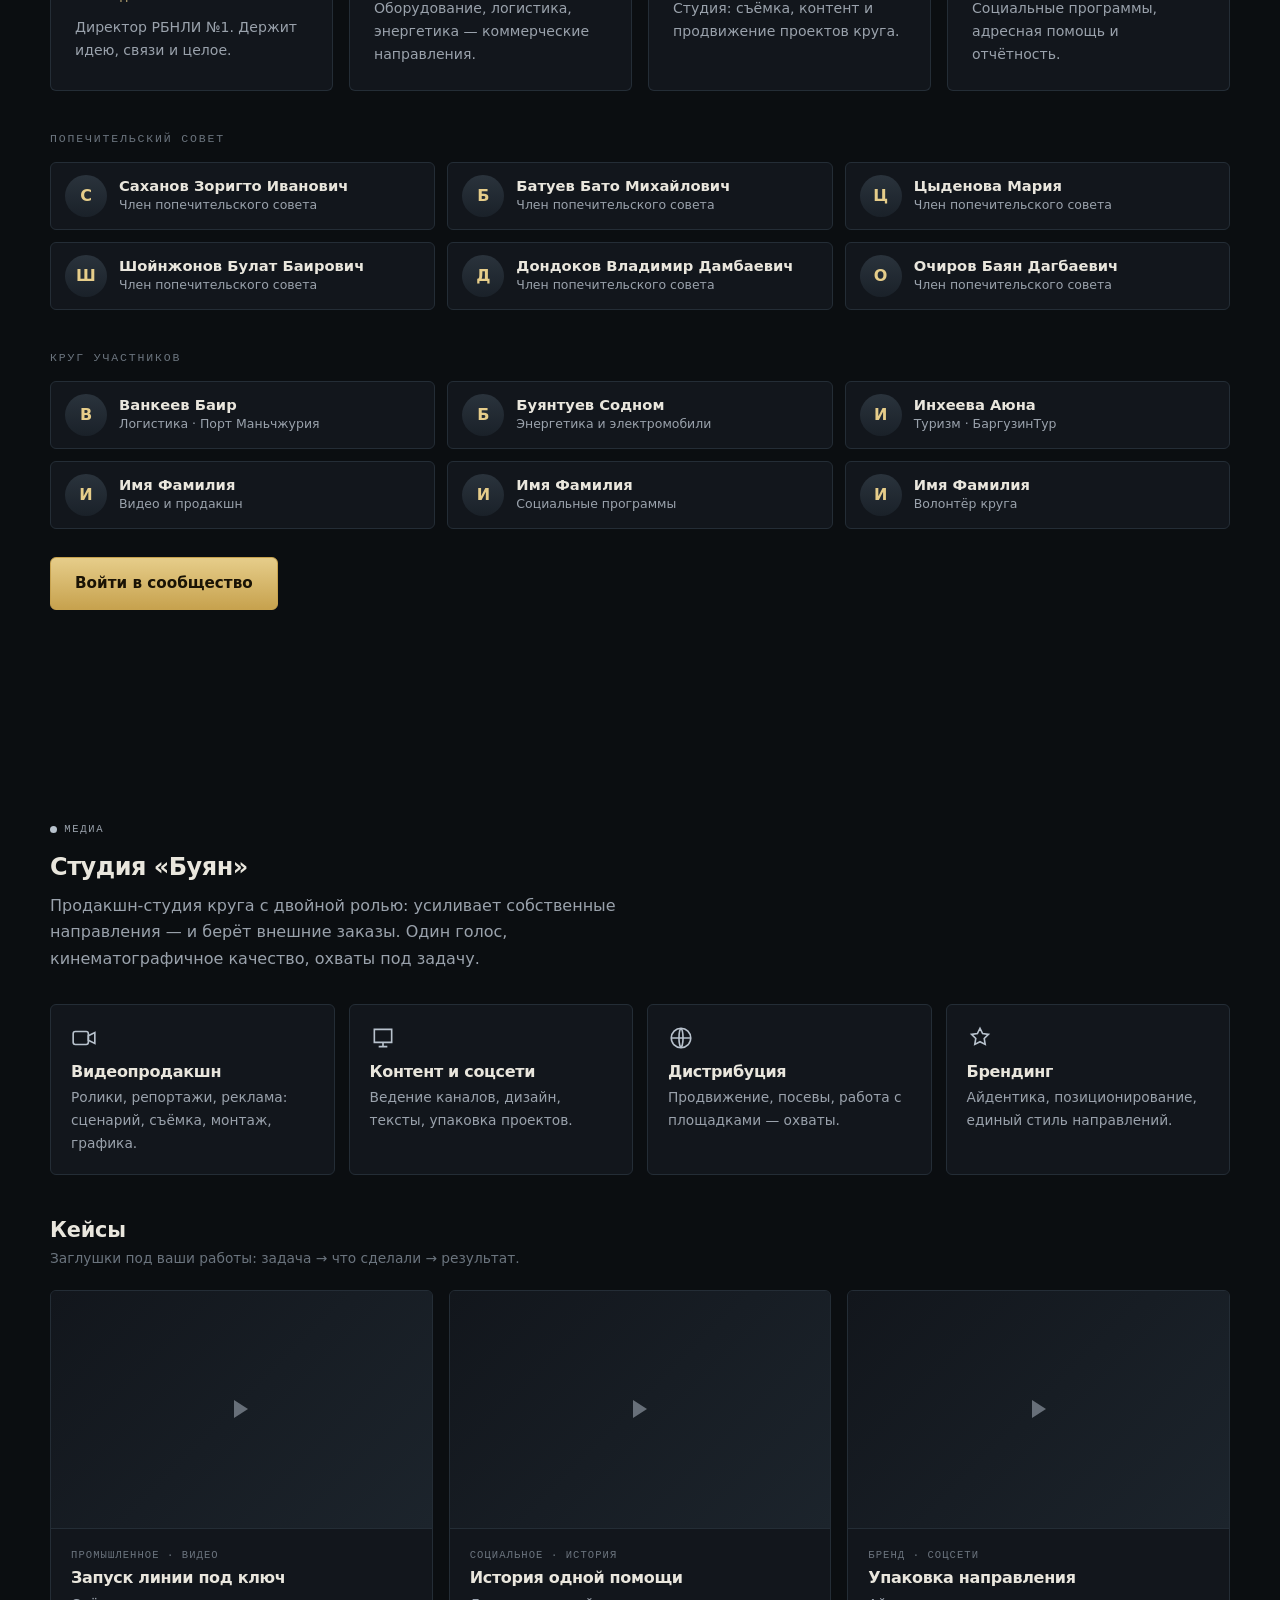
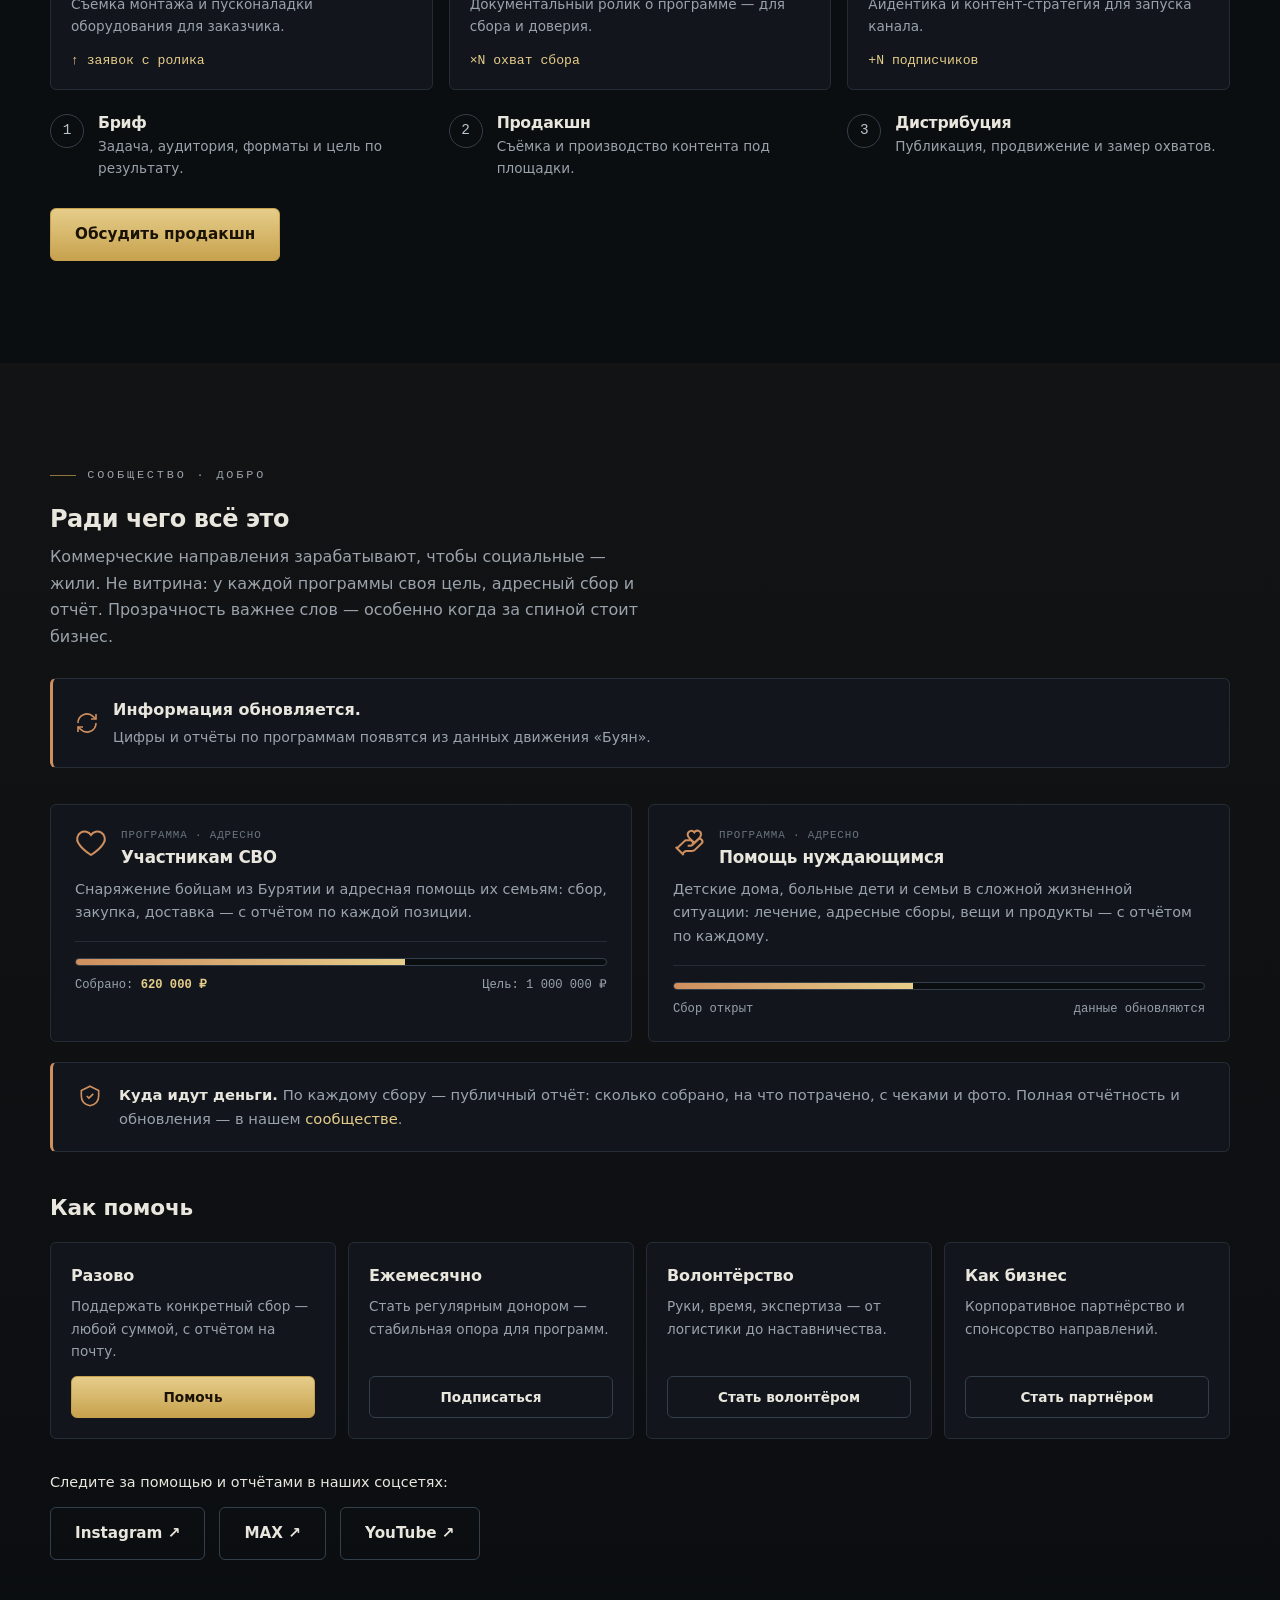
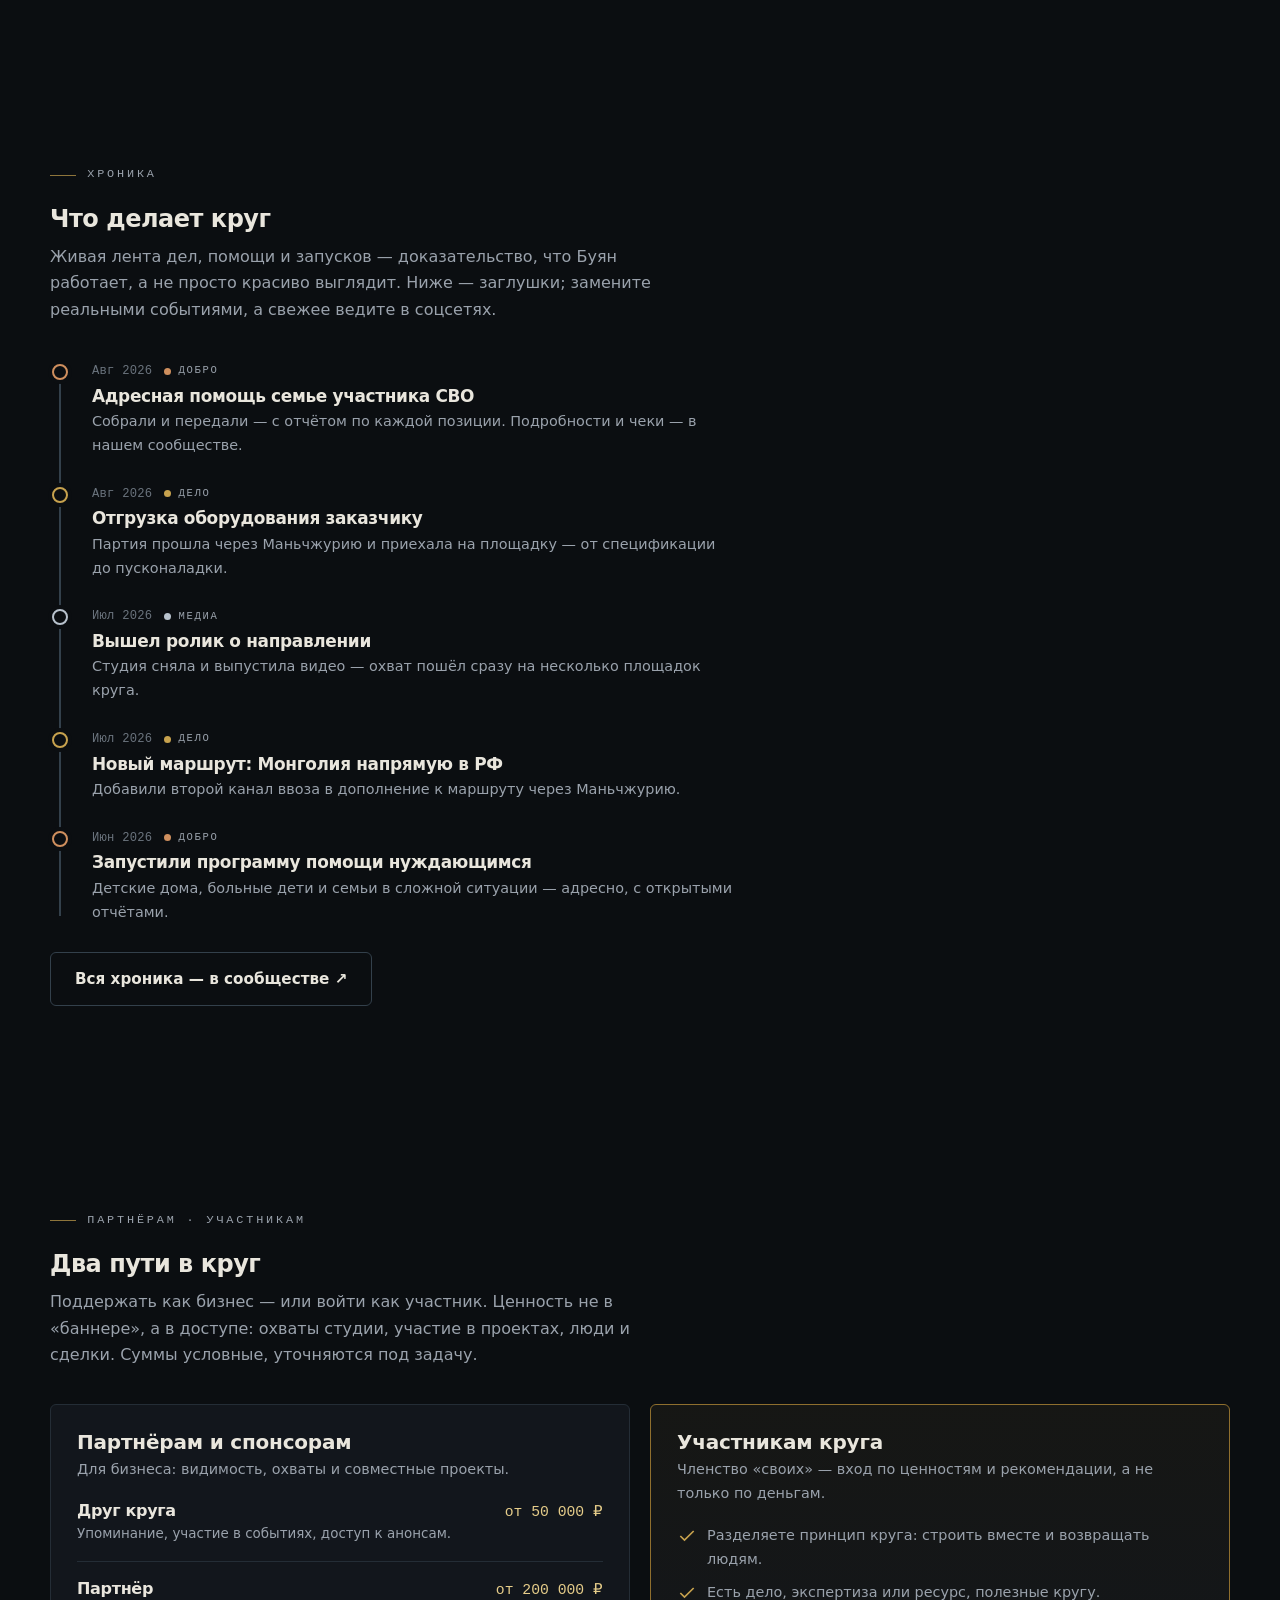
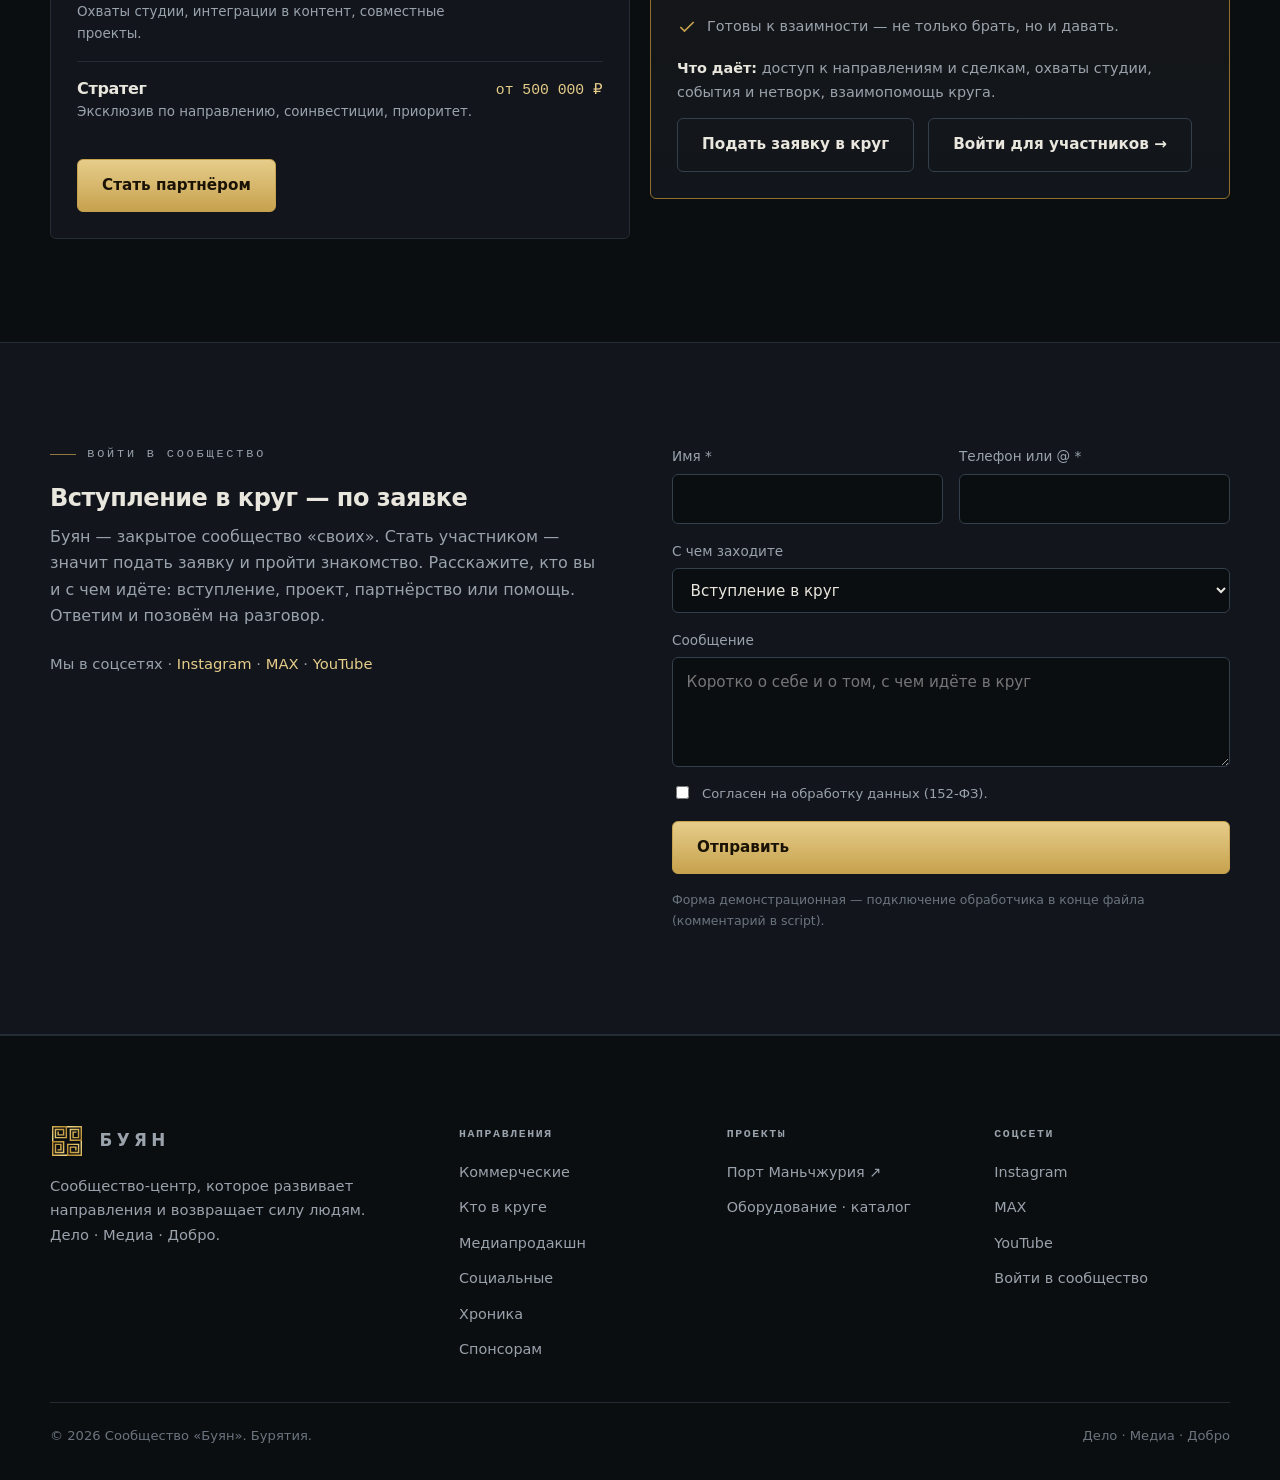
==== commit a37434b4: "Сангха: только вверху (убрана из футера) + пробел «поддержке Буддийской» Co-Authored-By: Claude Opus" ====
--- a/index.html
+++ b/index.html
@@ -363,8 +363,6 @@
 .ftr a{color:var(--muted);font-size:.9rem}
 .ftr a:hover{color:var(--gold-2)}
 .ftr__about{color:var(--muted);font-size:.92rem;max-width:36ch}
-.ftr__blessing{text-align:center;margin:30px auto 0;max-width:660px;font-family:var(--mono);font-size:.82rem;letter-spacing:.03em;color:var(--gold-2);line-height:1.7}
-.ftr__blessing-mark{color:var(--gold);margin-right:5px}
 .ftr__bottom{display:flex;flex-wrap:wrap;gap:12px 24px;justify-content:space-between;padding-top:22px;border-top:1px solid var(--line);font-size:.82rem;color:var(--muted-2)}
 
 .skip{position:absolute;left:-9999px;top:0;background:var(--gold);color:#0b0e11;padding:.6rem 1rem;z-index:100}
@@ -443,7 +441,7 @@
 <section class="hero">
   <div class="hero__glow"></div>
   <div class="hero__grid"></div>
-  <div class="hero__sangha"><span class="hero__sangha-mark">☸</span> При духовной поддержке<br>Буддийской традиционной Сангхи России</div>
+  <div class="hero__sangha"><span class="hero__sangha-mark">☸</span> При духовной поддержке <br>Буддийской традиционной Сангхи России</div>
   <div class="wrap hero__inner">
     <div class="hero__wordmark">КРУГ СВОИХ</div>
     <p class="eyebrow">Дело · Медиа · Добро</p>
@@ -981,7 +979,6 @@
         <li><a href="#join">Войти в сообщество</a></li>
       </ul></div>
     </div>
-    <div class="ftr__blessing"><span class="ftr__blessing-mark">☸</span> При духовной поддержке Буддийской традиционной Сангхи России</div>
     <div class="ftr__bottom">
       <div>© <span data-year>2026</span> Сообщество «Буян». Бурятия.</div>
       <div>Дело · Медиа · Добро</div>
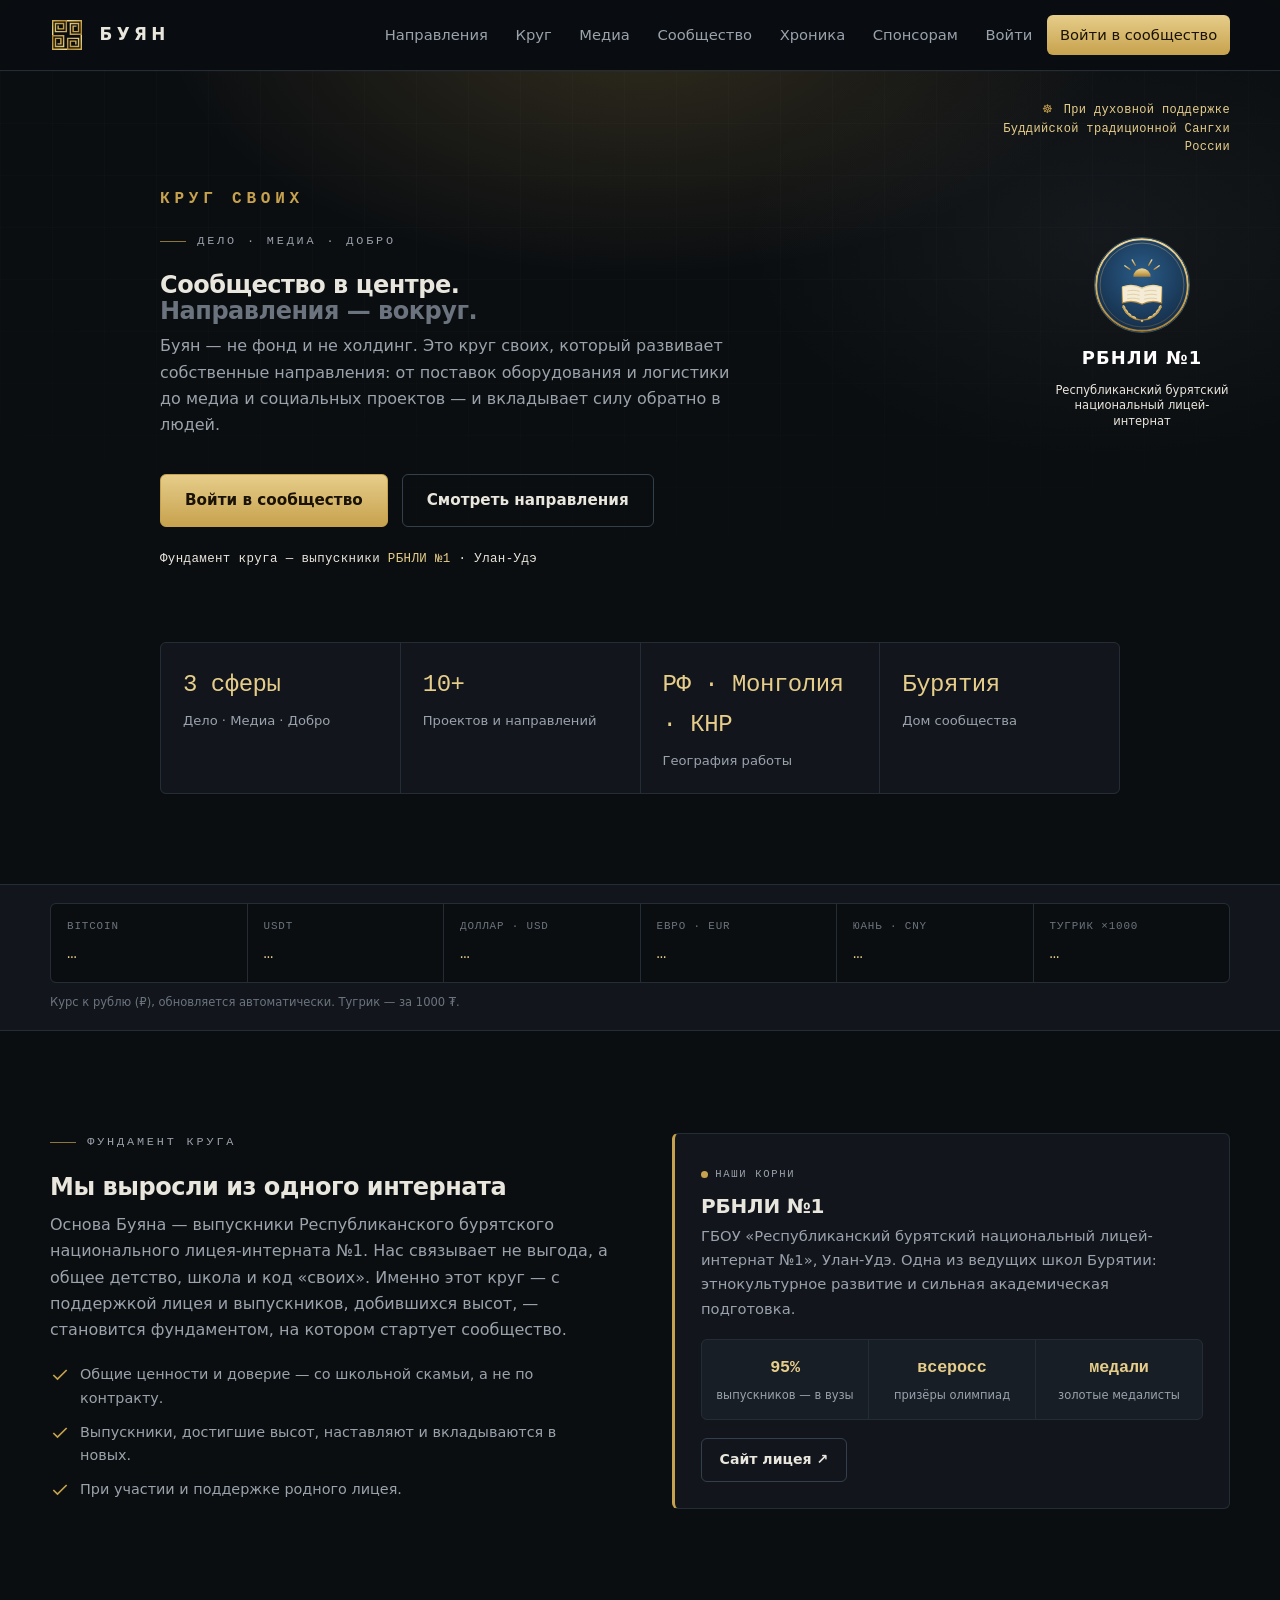
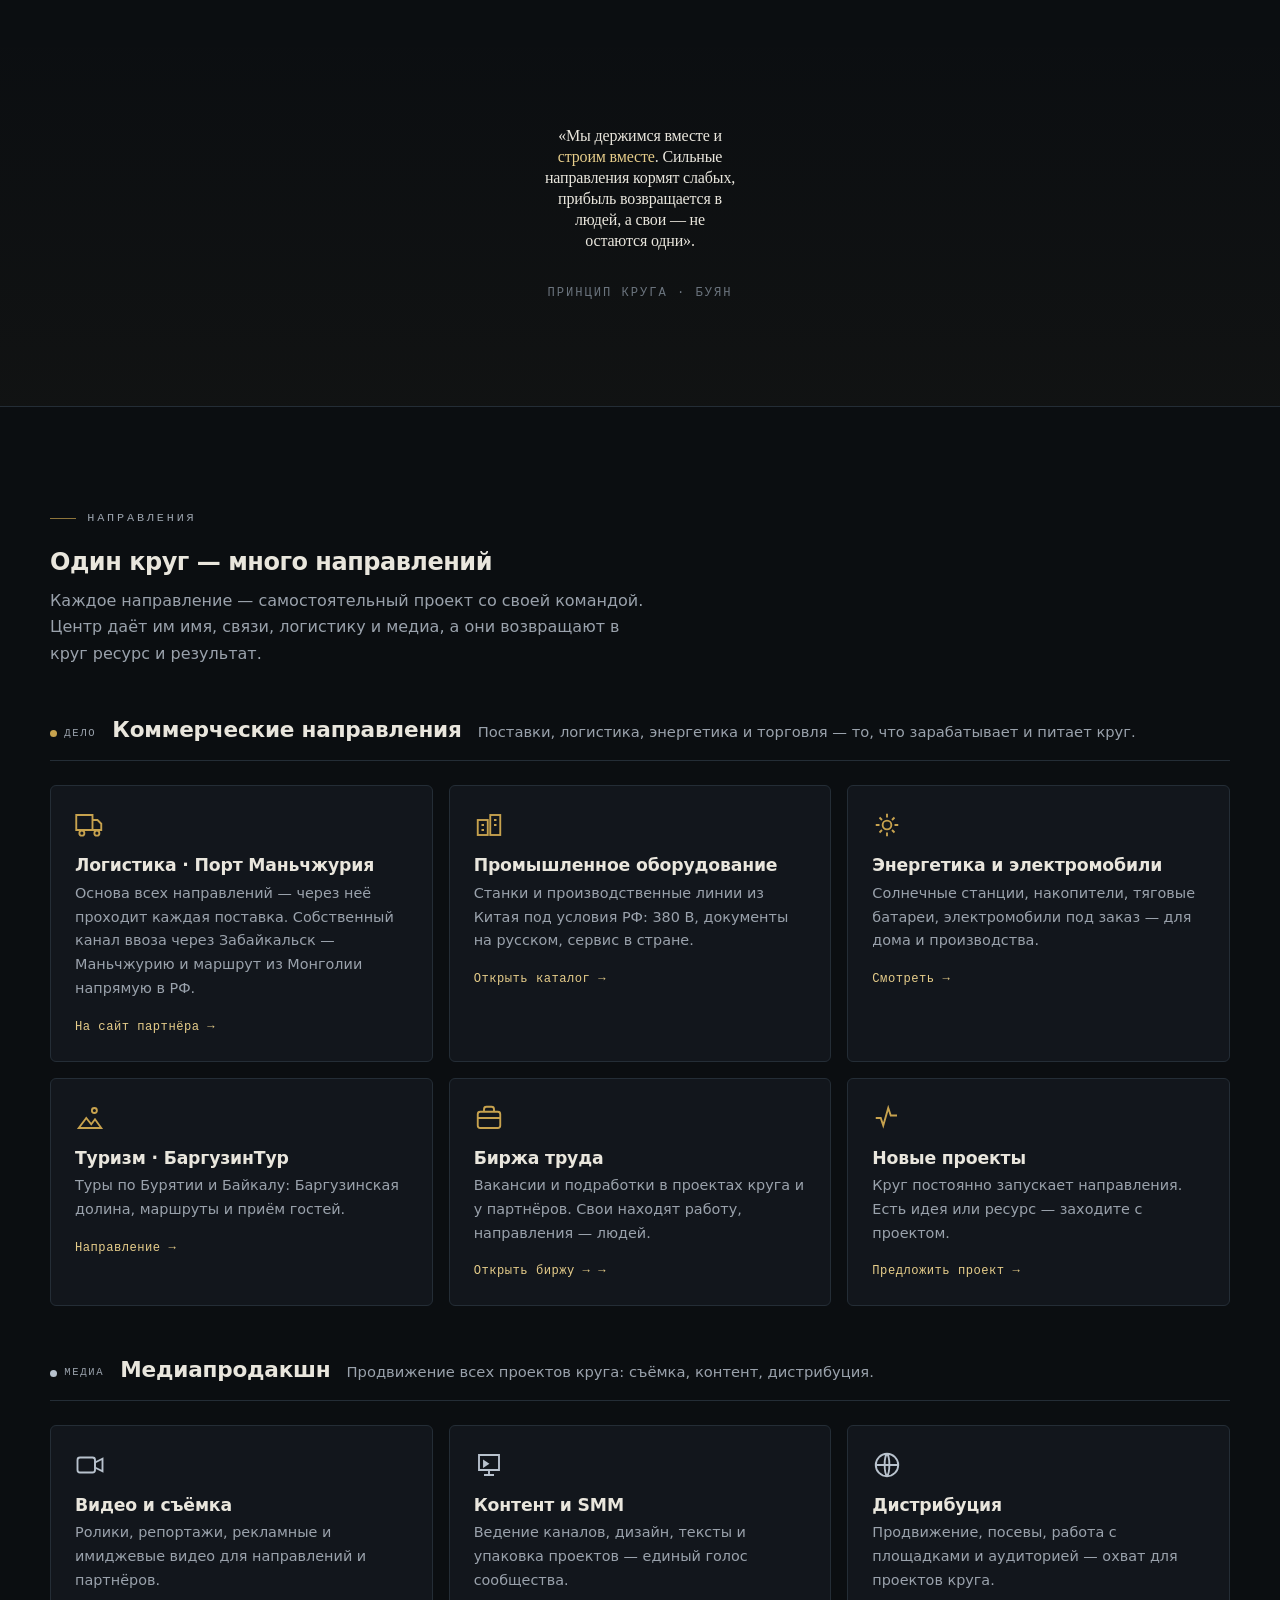
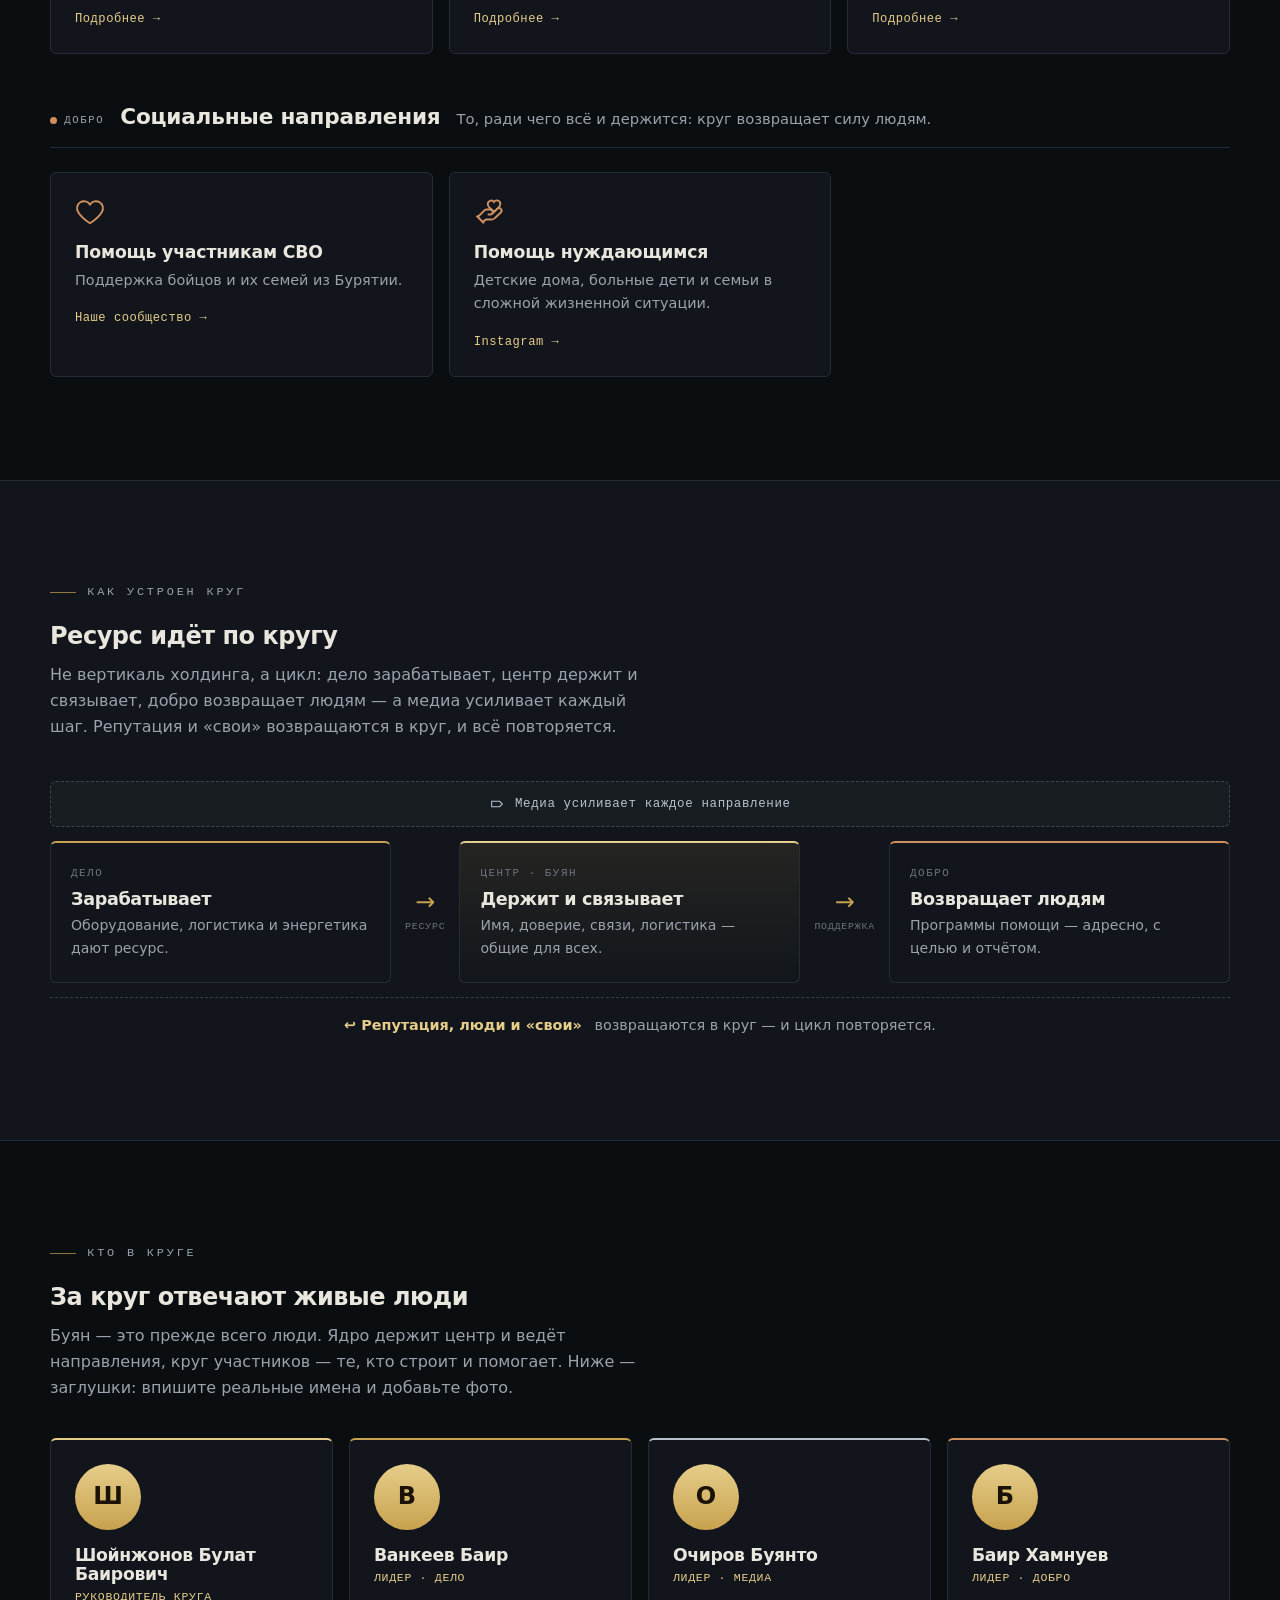
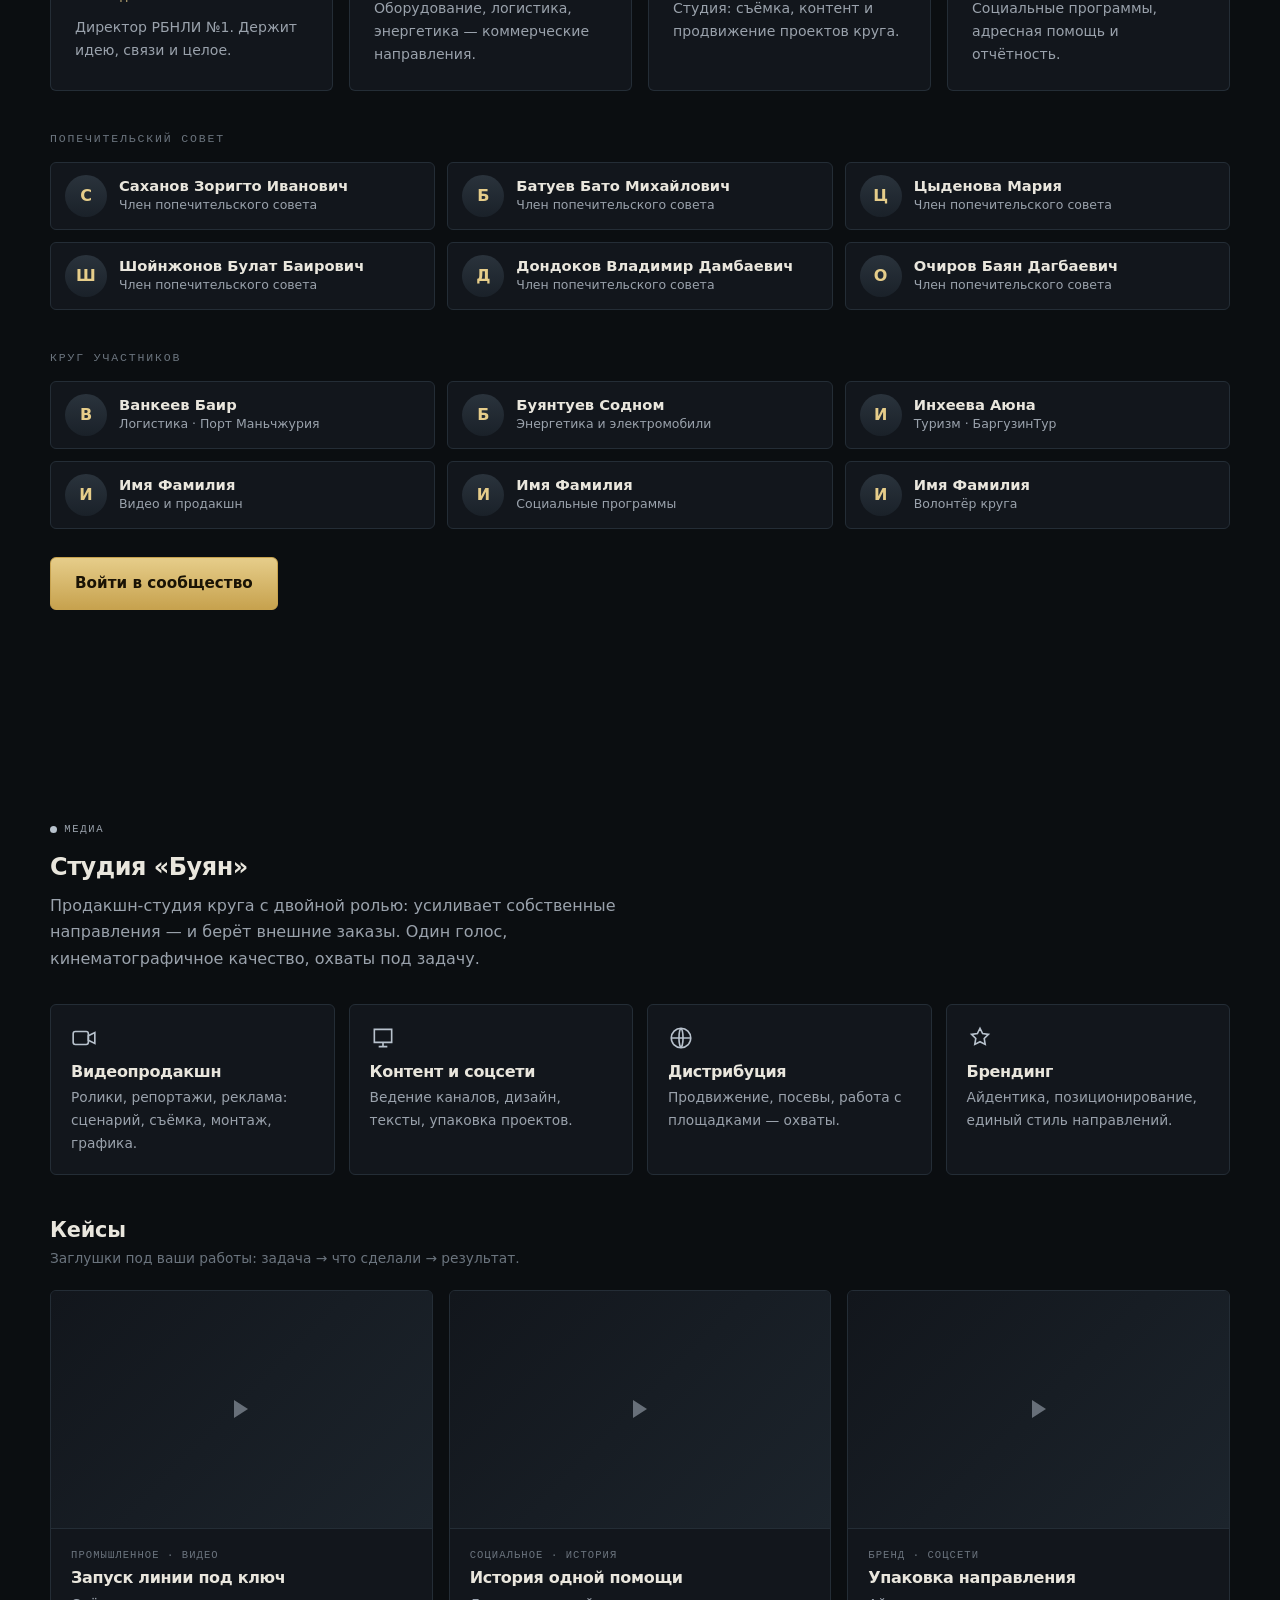
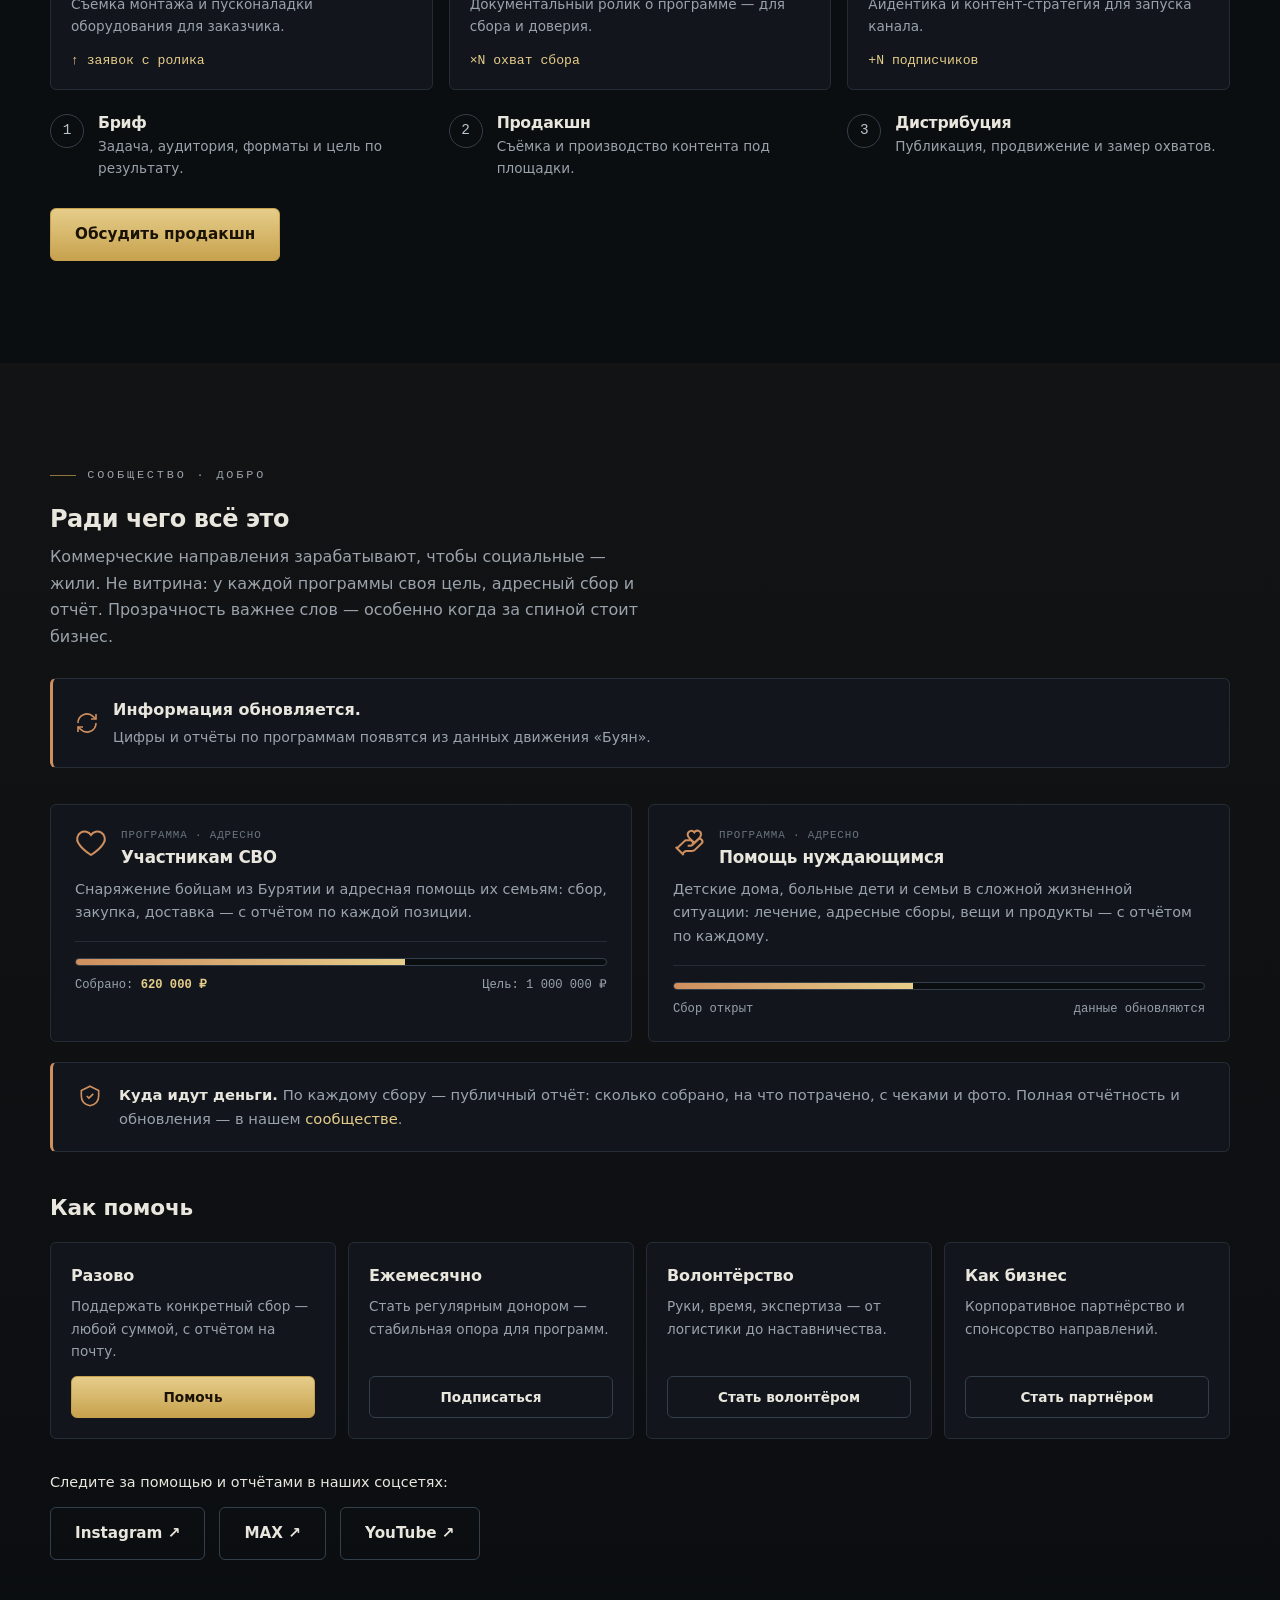
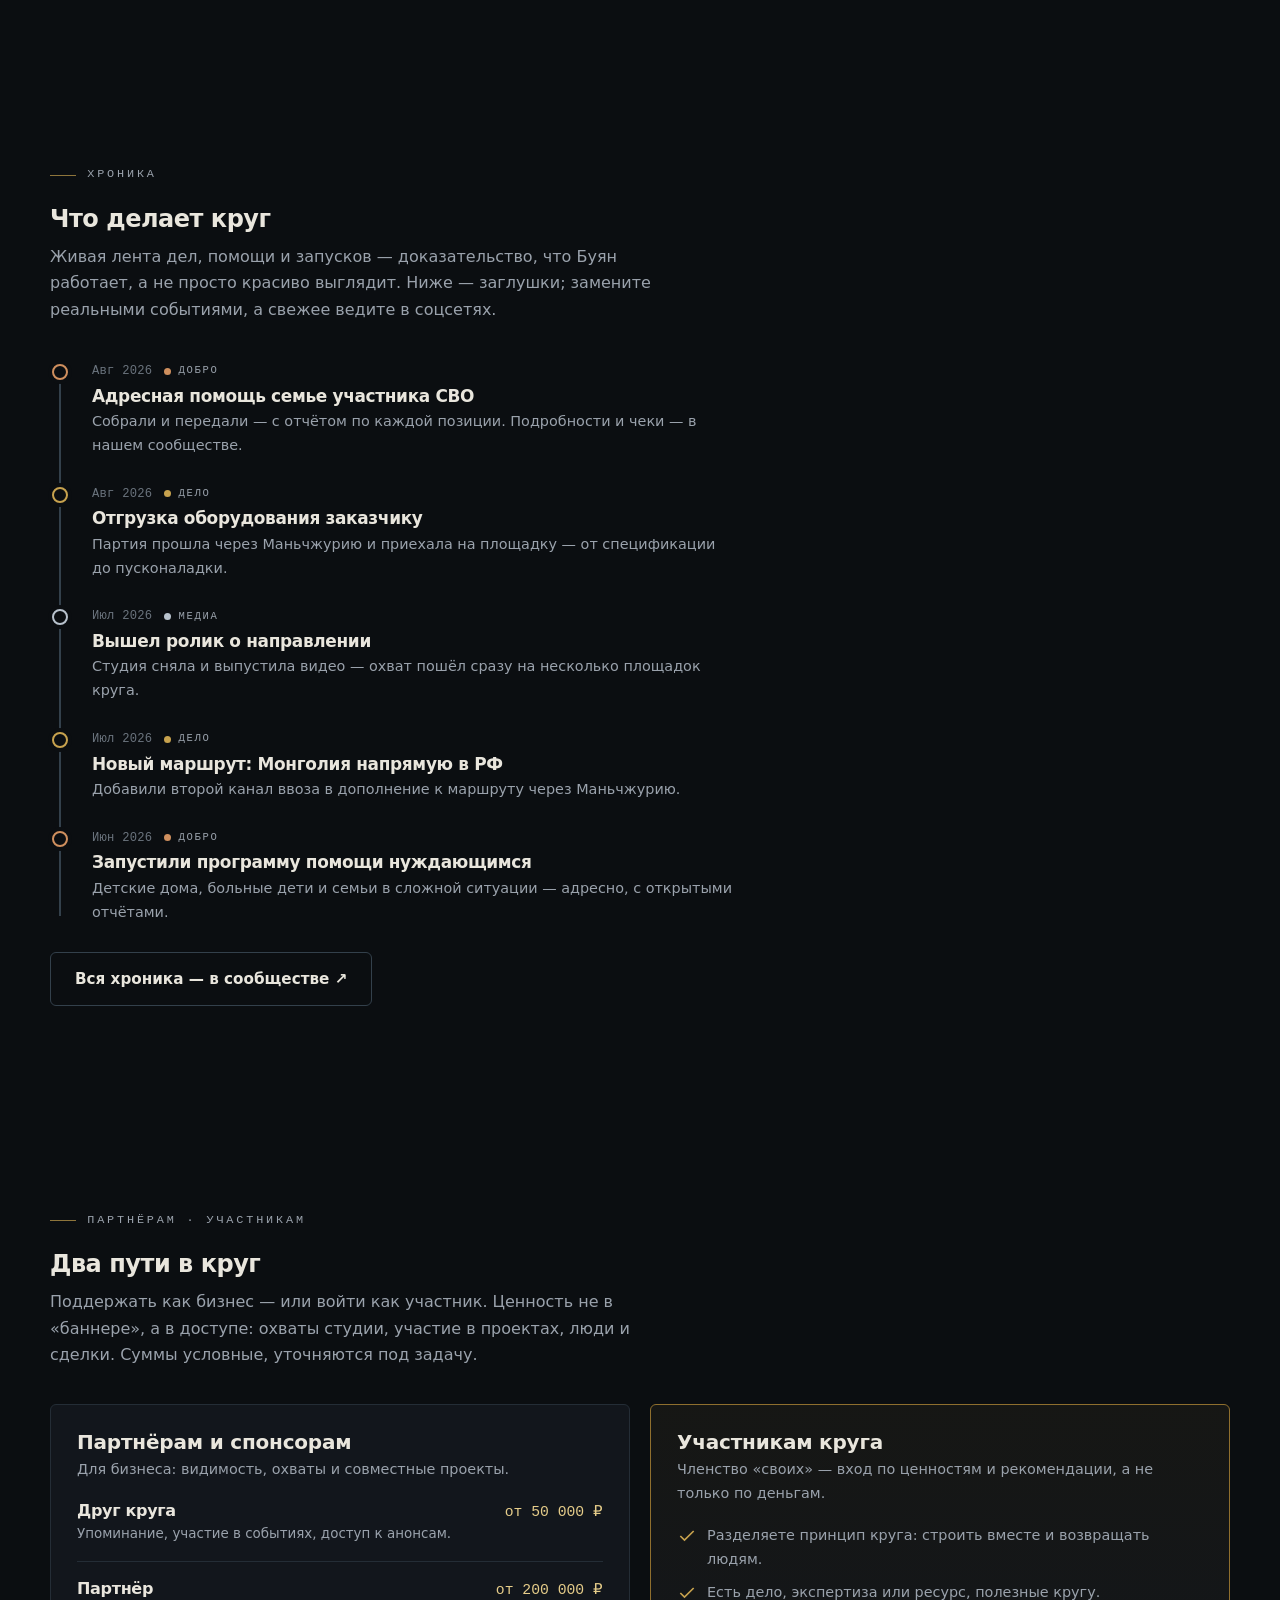
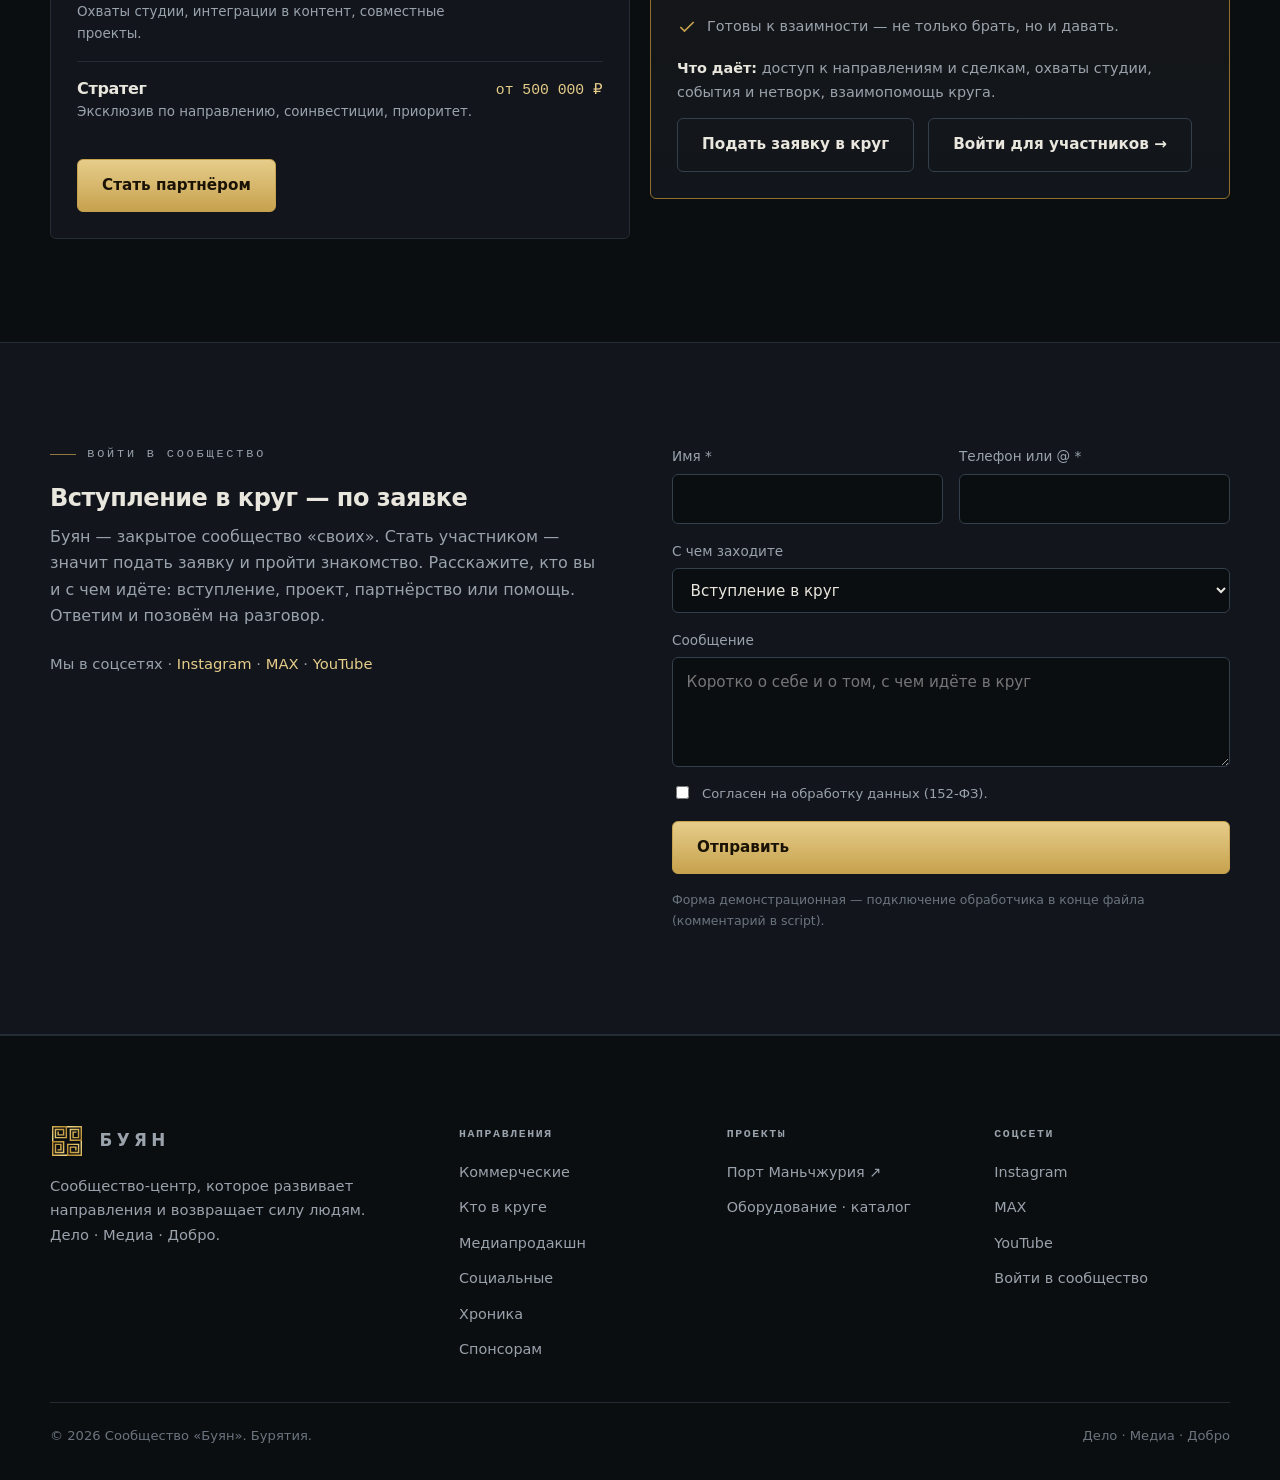
==== commit 6dc9172a: "Курсы: добавлено евро (EUR→₽), сетка на 6 колонок Co-Authored-By: Claude Opus 4.8 <noreply@anthropic" ====
--- a/index.html
+++ b/index.html
@@ -215,7 +215,7 @@
 
 /* Курсы валют к рублю */
 .rates-strip{padding:18px 0;border-bottom:1px solid var(--line);background:var(--panel)}
-.rates{display:grid;grid-template-columns:repeat(5,1fr);gap:1px;background:var(--line);border:1px solid var(--line);border-radius:var(--radius);overflow:hidden}
+.rates{display:grid;grid-template-columns:repeat(6,1fr);gap:1px;background:var(--line);border:1px solid var(--line);border-radius:var(--radius);overflow:hidden}
 .rate{background:var(--ink);padding:14px 16px}
 .rate__k{display:block;font-family:var(--mono);font-size:.68rem;letter-spacing:.08em;text-transform:uppercase;color:var(--muted-2)}
 .rate__row{display:flex;align-items:baseline;gap:8px;margin-top:5px;flex-wrap:wrap}
@@ -476,6 +476,7 @@
       <div class="rate" data-rate="btc"><span class="rate__k">Bitcoin</span><span class="rate__row"><span class="rate__v">…</span><span class="rate__c"></span></span></div>
       <div class="rate" data-rate="usdt"><span class="rate__k">USDT</span><span class="rate__row"><span class="rate__v">…</span><span class="rate__c"></span></span></div>
       <div class="rate" data-rate="usd"><span class="rate__k">Доллар · USD</span><span class="rate__row"><span class="rate__v">…</span></span></div>
+      <div class="rate" data-rate="eur"><span class="rate__k">Евро · EUR</span><span class="rate__row"><span class="rate__v">…</span></span></div>
       <div class="rate" data-rate="cny"><span class="rate__k">Юань · CNY</span><span class="rate__row"><span class="rate__v">…</span></span></div>
       <div class="rate" data-rate="mnt"><span class="rate__k">Тугрик ×1000</span><span class="rate__row"><span class="rate__v">…</span></span></div>
     </div>
@@ -1061,8 +1062,9 @@
       }).catch(function(){});
     fetch('https://open.er-api.com/v6/latest/USD')
       .then(function(r){return r.json();}).then(function(d){
-        if(!d||!d.rates) return; var rub=d.rates.RUB, cny=d.rates.CNY, mnt=d.rates.MNT;
+        if(!d||!d.rates) return; var rub=d.rates.RUB, eur=d.rates.EUR, cny=d.rates.CNY, mnt=d.rates.MNT;
         setV('usd',rub,2);
+        if(eur) setV('eur',rub/eur,2);
         if(cny) setV('cny',rub/cny,2);
         if(mnt) setV('mnt',rub/mnt*1000,2);
       }).catch(function(){});
